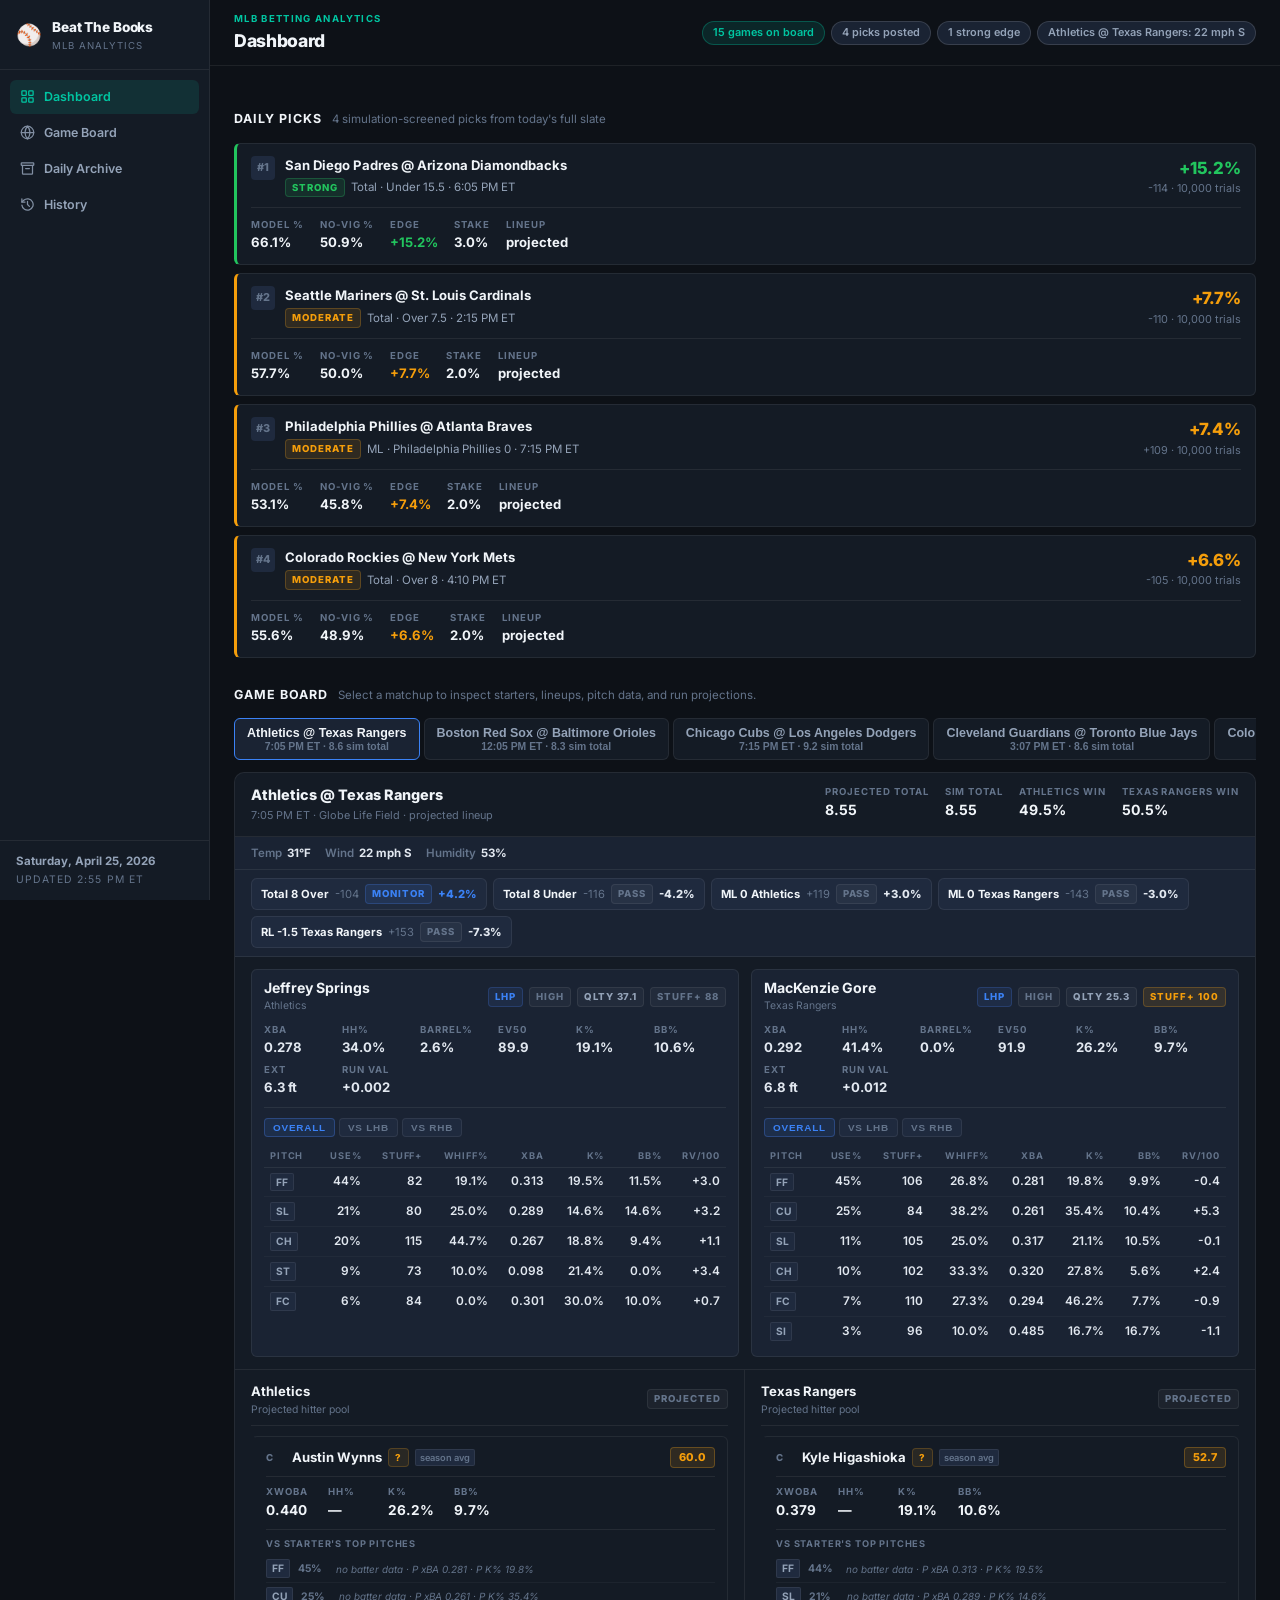
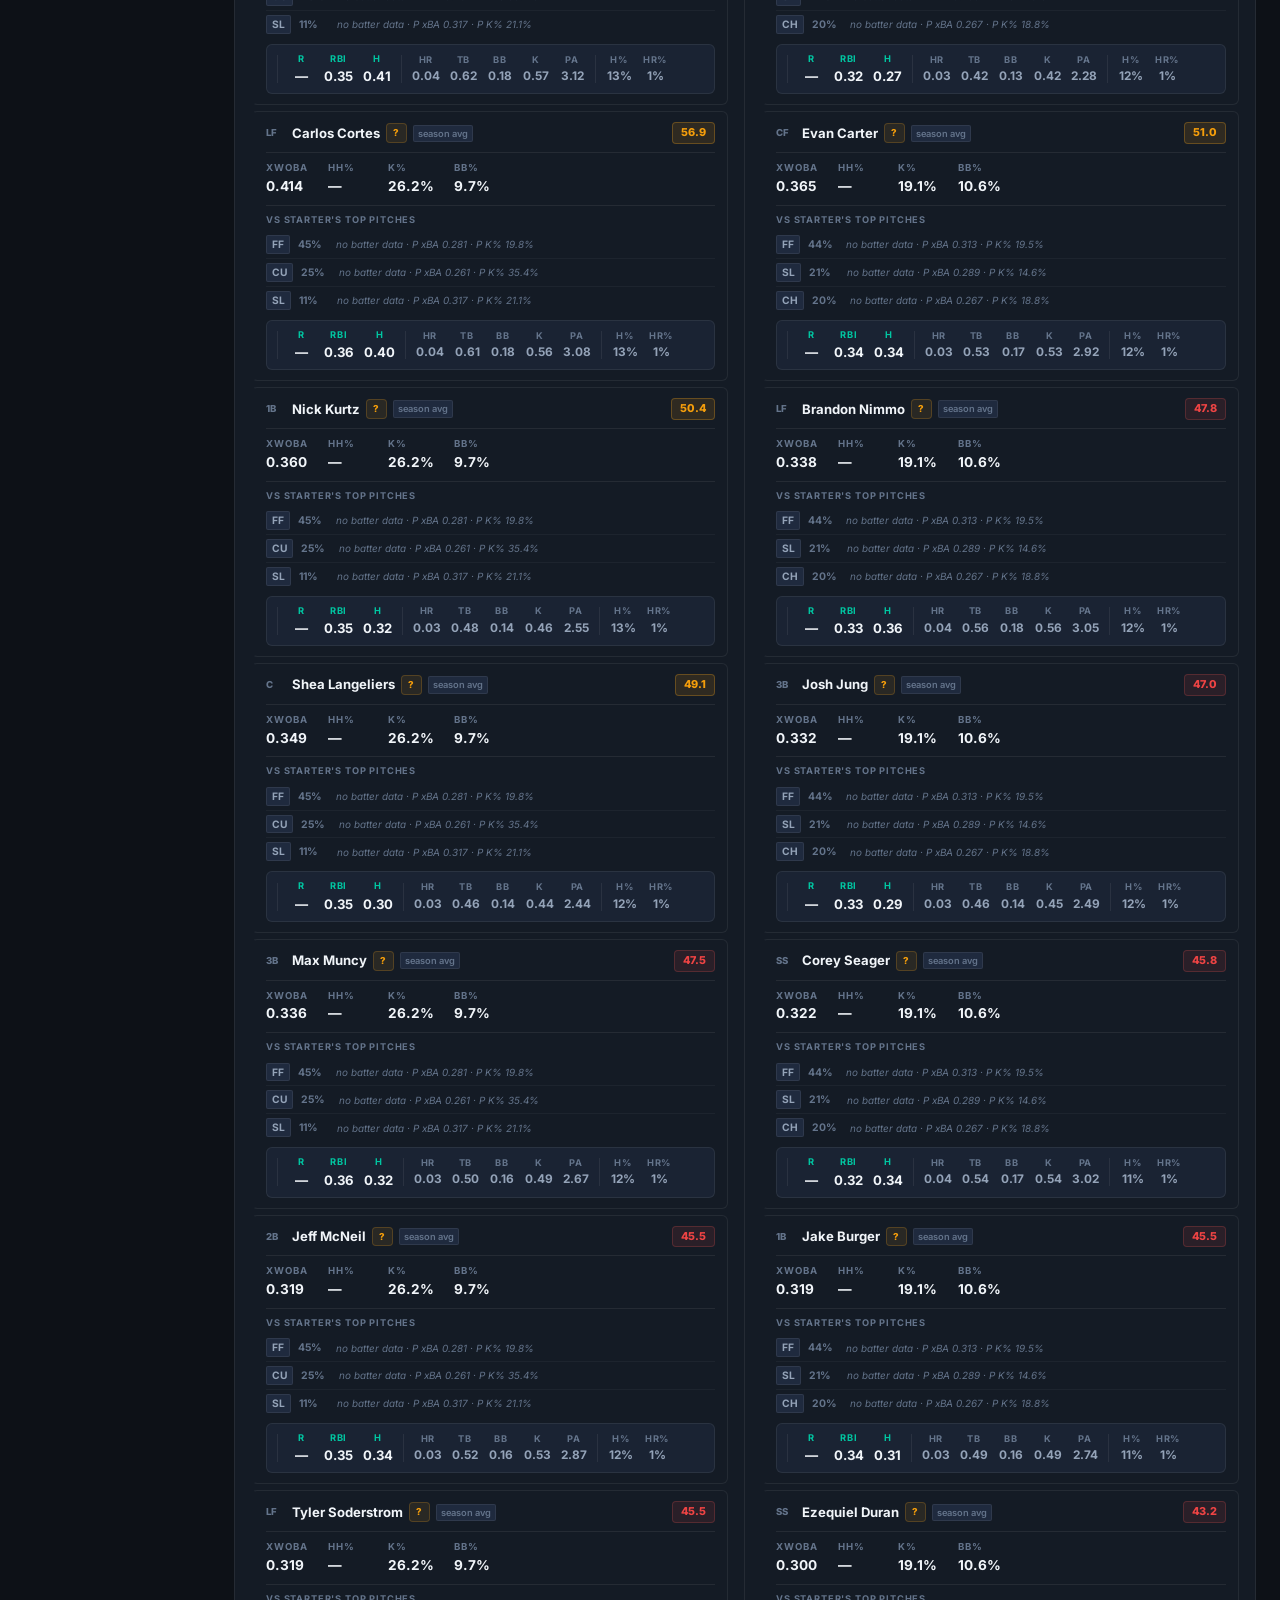
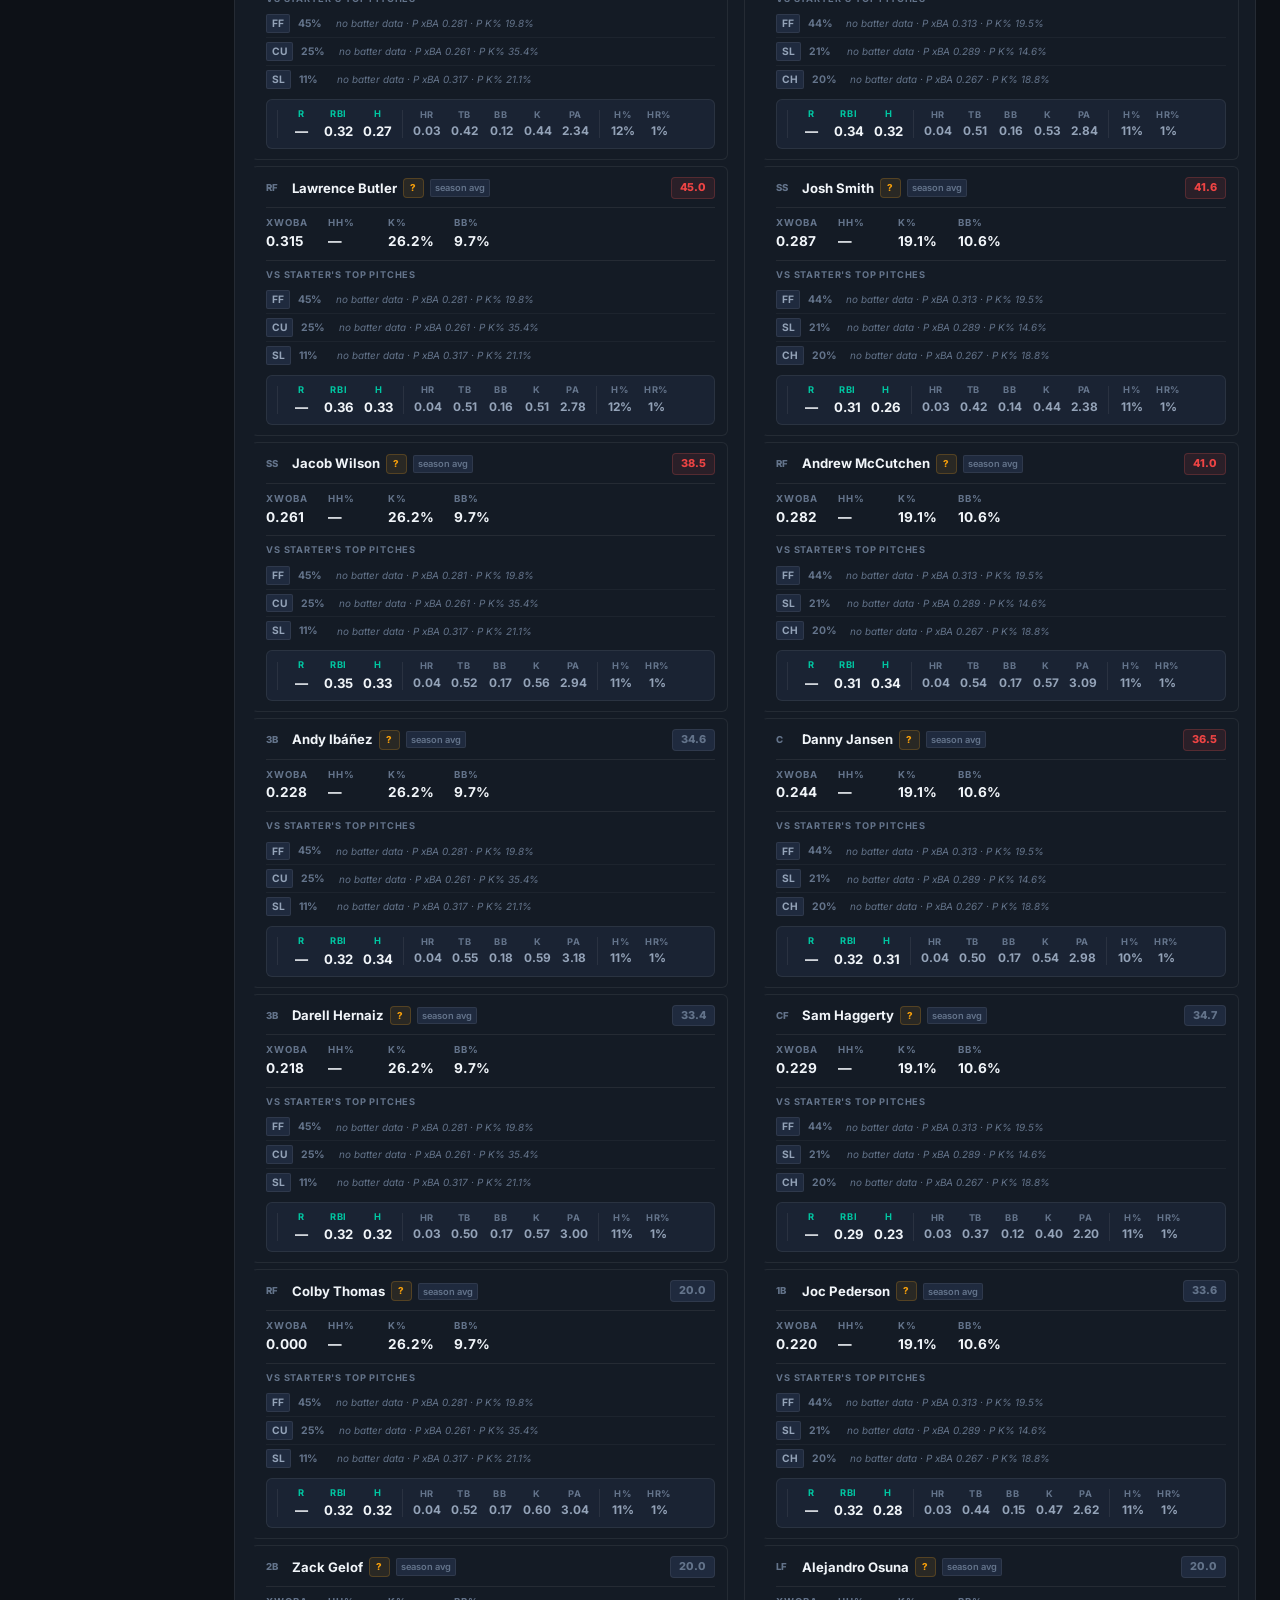
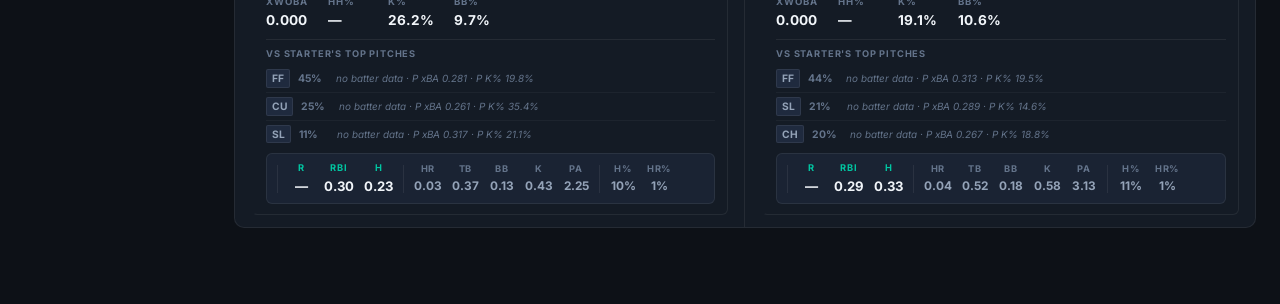
==== docs/index.html @ 9513ae25 "Initial public release" ====
<!doctype html>
<html lang="en">
  <head>
    <meta charset="utf-8" />
    <meta name="viewport" content="width=device-width, initial-scale=1" />
    <title>Beat The Books</title>
    <link rel="preconnect" href="https://fonts.googleapis.com" />
    <link rel="preconnect" href="https://fonts.gstatic.com" crossorigin />
    <link href="https://fonts.googleapis.com/css2?family=Inter:wght@400;500;600;700;800&display=swap" rel="stylesheet" />
    <link rel="stylesheet" href="styles.css" />
  </head>
  <body>

    <aside class="sidebar">
      <div class="sidebar-brand">
        <div class="brand-icon">⚾</div>
        <div class="brand-text">
          <div class="brand-name">Beat The Books</div>
          <div class="brand-sub">MLB Analytics</div>
        </div>
      </div>

      <nav class="sidebar-nav">
        <a class="nav-item active" data-section="dashboard" href="#">
          <svg class="nav-icon" viewBox="0 0 24 24" fill="none" stroke="currentColor" stroke-width="2" stroke-linecap="round" stroke-linejoin="round"><rect x="3" y="3" width="7" height="7" rx="1"/><rect x="14" y="3" width="7" height="7" rx="1"/><rect x="3" y="14" width="7" height="7" rx="1"/><rect x="14" y="14" width="7" height="7" rx="1"/></svg>
          <span>Dashboard</span>
        </a>
        <a class="nav-item" data-section="gameboard" href="#">
          <svg class="nav-icon" viewBox="0 0 24 24" fill="none" stroke="currentColor" stroke-width="2" stroke-linecap="round" stroke-linejoin="round"><circle cx="12" cy="12" r="10"/><path d="M2 12h20M12 2a15.3 15.3 0 0 1 4 10 15.3 15.3 0 0 1-4 10 15.3 15.3 0 0 1-4-10 15.3 15.3 0 0 1 4-10z"/></svg>
          <span>Game Board</span>
        </a>
        <a class="nav-item" data-section="archive" href="#">
          <svg class="nav-icon" viewBox="0 0 24 24" fill="none" stroke="currentColor" stroke-width="2" stroke-linecap="round" stroke-linejoin="round"><rect x="2" y="3" width="20" height="4" rx="1"/><path d="M4 7v13a1 1 0 0 0 1 1h14a1 1 0 0 0 1-1V7"/><line x1="9" y1="12" x2="15" y2="12"/></svg>
          <span>Daily Archive</span>
        </a>
        <a class="nav-item" data-section="history" href="#">
          <svg class="nav-icon" viewBox="0 0 24 24" fill="none" stroke="currentColor" stroke-width="2" stroke-linecap="round" stroke-linejoin="round"><path d="M3 3v5h5"/><path d="M3.05 13A9 9 0 1 0 6 5.3L3 8"/><polyline points="12 7 12 12 15 15"/></svg>
          <span>History</span>
        </a>
      </nav>

      <div class="sidebar-footer" id="hero-meta"></div>
    </aside>

    <div class="main-wrap">
      <header class="topbar">
        <div class="topbar-left">
          <div class="page-eyebrow">MLB Betting Analytics</div>
          <h1 class="page-title" id="page-title">Dashboard</h1>
        </div>
        <div id="hero-pills" class="hero-pills"></div>
      </header>

      <main class="main-content">

        <div id="summary-grid" class="summary-grid"></div>

        <section class="content-section" id="section-dashboard">
          <div class="section-head">
            <h2>Daily Picks</h2>
            <p id="daily-meta"></p>
          </div>
          <div id="daily-picks" class="picks-grid"></div>
        </section>

        <section class="content-section" id="section-gameboard">
          <div class="section-head">
            <h2>Game Board</h2>
            <p>Select a matchup to inspect starters, lineups, pitch data, and run projections.</p>
          </div>
          <div class="game-tabs-wrap">
            <div id="game-tabs" class="game-tabs"></div>
          </div>
          <div id="game-detail"></div>
        </section>

        <section class="content-section hidden" id="section-archive">
          <div class="section-head">
            <h2>Daily Archive</h2>
            <p>Top 10 model picks from each day.</p>
          </div>
          <div class="archive-layout">
            <div class="archive-dates" id="archive-dates"></div>
            <div class="archive-picks" id="archive-picks">
              <div class="empty-state">Select a date to view that day's picks.</div>
            </div>
          </div>
        </section>

        <section class="content-section hidden" id="section-history">
          <div class="section-head">
            <h2>Pick History</h2>
            <p>Graded picks — $100 per bet.</p>
          </div>
          <div id="history-summary" class="history-summary"></div>
          <div class="table-wrap">
            <table>
              <thead>
                <tr>
                  <th>Date</th><th>Matchup</th><th>Market</th><th>Pick</th>
                  <th>Odds</th><th>Edge</th><th>Result</th><th>P&amp;L</th>
                </tr>
              </thead>
              <tbody id="history-table"></tbody>
            </table>
          </div>
          <ul id="skipped-list" style="display:none"></ul>
        </section>

      </main>
    </div>

    <script src="app.js" defer></script>
  </body>
</html>
---- docs/styles.css ----
:root {
  --bg: #0d1117;
  --surface-1: #141b25;
  --surface-2: #1a2333;
  --surface-3: #1f2a3e;
  --border: rgba(255,255,255,0.07);
  --border-strong: rgba(255,255,255,0.13);
  --text: #e2e8f0;
  --text-2: #94a3b8;
  --text-3: #64748b;
  --teal: #00c6a2;
  --teal-dim: rgba(0,198,162,0.12);
  --green: #22c55e;
  --green-dim: rgba(34,197,94,0.12);
  --gold: #f59e0b;
  --gold-dim: rgba(245,158,11,0.12);
  --blue: #3b82f6;
  --blue-dim: rgba(59,130,246,0.12);
  --red: #ef4444;
  --red-dim: rgba(239,68,68,0.10);
  --purple: #8b5cf6;
  --white: #f1f5f9;
  --mono: "SF Mono","JetBrains Mono","Fira Code","Consolas",monospace;
  --r1: 4px;
  --r2: 6px;
  --r3: 10px;
}

* { box-sizing: border-box; margin: 0; padding: 0; }

body {
  font-family: "Inter","SF Pro Text","Segoe UI",system-ui,sans-serif;
  background: var(--bg);
  color: var(--text);
  font-size: 12px;
  line-height: 1.45;
  min-height: 100vh;
  overflow-x: hidden;
}

/* ── Sidebar Layout ── */

body { display: flex; min-height: 100vh; }

.sidebar {
  width: 210px;
  flex-shrink: 0;
  position: fixed;
  top: 0; left: 0; bottom: 0;
  background: var(--surface-1);
  border-right: 1px solid var(--border);
  display: flex;
  flex-direction: column;
  z-index: 100;
}

.sidebar-brand {
  display: flex;
  align-items: center;
  gap: 10px;
  padding: 18px 16px 16px;
  border-bottom: 1px solid var(--border);
}

.brand-icon {
  font-size: 1.3rem;
  line-height: 1;
  flex-shrink: 0;
}

.brand-name {
  font-size: 0.85rem;
  font-weight: 800;
  color: var(--white);
  letter-spacing: -0.01em;
}

.brand-sub {
  font-size: 0.6rem;
  color: var(--text-3);
  text-transform: uppercase;
  letter-spacing: 0.1em;
  margin-top: 1px;
}

.sidebar-nav {
  flex: 1;
  padding: 10px 10px;
  display: flex;
  flex-direction: column;
  gap: 2px;
  overflow-y: auto;
}

.nav-item {
  display: flex;
  align-items: center;
  gap: 9px;
  padding: 8px 10px;
  border-radius: var(--r2);
  color: var(--text-2);
  text-decoration: none;
  font-size: 0.78rem;
  font-weight: 600;
  transition: all 0.12s;
  cursor: pointer;
}

.nav-item:hover { background: var(--surface-2); color: var(--text); }

.nav-item.active {
  background: var(--teal-dim);
  color: var(--teal);
}

.nav-icon {
  width: 15px;
  height: 15px;
  flex-shrink: 0;
  opacity: 0.85;
}

.nav-item.active .nav-icon { opacity: 1; }

.sidebar-footer {
  padding: 12px 16px;
  border-top: 1px solid var(--border);
  font-size: 0.65rem;
  color: var(--text-3);
  line-height: 1.5;
}

.sidebar-footer .hero-date {
  font-size: 0.72rem;
  font-weight: 700;
  color: var(--text-2);
}

/* ── Main wrap ── */

.main-wrap {
  margin-left: 210px;
  flex: 1;
  min-width: 0;
  display: flex;
  flex-direction: column;
}

/* ── Top bar ── */

.topbar {
  position: sticky;
  top: 0;
  z-index: 50;
  background: var(--bg);
  border-bottom: 1px solid var(--border);
  padding: 12px 24px;
  display: flex;
  align-items: center;
  justify-content: space-between;
  gap: 12px;
  flex-wrap: wrap;
}

.page-eyebrow {
  font-size: 0.6rem;
  font-weight: 700;
  text-transform: uppercase;
  letter-spacing: 0.14em;
  color: var(--teal);
  margin-bottom: 2px;
}

.page-title {
  font-size: 1.1rem;
  font-weight: 800;
  color: var(--white);
  letter-spacing: -0.02em;
}

/* ── Main content ── */

.main-content {
  padding: 20px 24px 48px;
  max-width: 1200px;
}

.content-section { margin-bottom: 28px; }
.content-section.hidden { display: none; }

/* ── Section head ── */

.section-head {
  display: flex;
  align-items: baseline;
  gap: 10px;
  margin-bottom: 14px;
}

.section-head h2 {
  font-size: 0.78rem;
  font-weight: 700;
  color: var(--white);
  text-transform: uppercase;
  letter-spacing: 0.08em;
}

.section-head p {
  font-size: 0.72rem;
  color: var(--text-3);
}

/* ── Hero pills (topbar) ── */

.hero-pills {
  display: flex;
  gap: 6px;
  flex-wrap: wrap;
}

.pill {
  padding: 3px 10px;
  border-radius: 20px;
  font-size: 0.68rem;
  font-weight: 600;
  border: 1px solid var(--border-strong);
  background: var(--surface-2);
  color: var(--text-2);
}

.pill.accent {
  background: var(--teal-dim);
  border-color: rgba(0,198,162,0.3);
  color: var(--teal);
}

/* ── Summary stat cards ── */

.summary-grid {
  display: grid;
  grid-template-columns: repeat(auto-fit, minmax(140px, 1fr));
  gap: 12px;
  margin-bottom: 24px;
}

.stat-card {
  background: var(--surface-1);
  border: 1px solid var(--border);
  border-radius: var(--r3);
  padding: 16px;
  display: flex;
  flex-direction: column;
  gap: 4px;
  transition: border-color 0.12s;
}

.stat-card:hover { border-color: var(--border-strong); }

.stat-card .label {
  font-size: 0.62rem;
  font-weight: 700;
  text-transform: uppercase;
  letter-spacing: 0.1em;
  color: var(--text-3);
}

.stat-card .value {
  font-size: 1.4rem;
  font-weight: 800;
  color: var(--white);
  letter-spacing: -0.02em;
  
  line-height: 1;
  margin-top: 4px;
}

.stat-card .detail {
  font-size: 0.65rem;
  color: var(--text-3);
  margin-top: 2px;
}

/* ── Archive ── */

.archive-layout {
  display: grid;
  grid-template-columns: 240px 1fr;
  gap: 16px;
  align-items: start;
}

.archive-dates {
  display: flex;
  flex-direction: column;
  gap: 4px;
  position: sticky;
  top: 80px;
}

.archive-date-btn {
  width: 100%;
  text-align: left;
  background: var(--surface-1);
  border: 1px solid var(--border);
  border-radius: var(--r2);
  padding: 10px 12px;
  cursor: pointer;
  color: var(--text);
  transition: all 0.12s;
}

.archive-date-btn:hover { background: var(--surface-2); border-color: var(--border-strong); }

.archive-date-btn.active {
  background: var(--teal-dim);
  border-color: rgba(0,198,162,0.3);
}

.archive-date-label {
  font-size: 0.75rem;
  font-weight: 700;
  color: var(--white);
  margin-bottom: 4px;
}

.archive-date-meta {
  display: flex;
  align-items: center;
  gap: 6px;
  flex-wrap: wrap;
}

.archive-picks-count {
  font-size: 0.65rem;
  font-weight: 600;
  color: var(--text-3);
}

.archive-games-count {
  font-size: 0.65rem;
  color: var(--text-3);
}

.archive-picks-header {
  display: flex;
  align-items: baseline;
  gap: 10px;
  margin-bottom: 12px;
}

.archive-picks-title {
  font-size: 0.82rem;
  font-weight: 700;
  color: var(--white);
}

.archive-picks-sub {
  font-size: 0.68rem;
  color: var(--text-3);
}


.hero-date {
  font-size: 0.82rem;
  font-weight: 700;
  color: var(--white);
}

.hero-updated {
  font-size: 0.65rem;
  color: var(--text-3);
  margin-top: 2px;
  text-transform: uppercase;
  letter-spacing: 0.1em;
}

/* ── Section ── */

.section { margin-bottom: 24px; }

/* ── Badges ── */

.badge {
  display: inline-flex;
  align-items: center;
  border-radius: var(--r1);
  padding: 2px 6px;
  font-size: 0.6rem;
  font-weight: 800;
  text-transform: uppercase;
  letter-spacing: 0.1em;
}

.badge-strong  { background: var(--green-dim);  color: var(--green);  border: 1px solid rgba(46,201,109,0.25); }
.badge-moderate{ background: var(--gold-dim);   color: var(--gold);   border: 1px solid rgba(232,160,32,0.25); }
.badge-monitor { background: var(--blue-dim);   color: var(--blue);   border: 1px solid rgba(72,128,240,0.25); }
.badge-pass,.badge-block { background: rgba(255,255,255,0.04); color: var(--text-3); border: 1px solid var(--border); }
.badge-elite   { background: rgba(142,110,240,0.14); color: var(--purple); border: 1px solid rgba(142,110,240,0.28); }
.badge-lhb     { background: rgba(72,128,240,0.10);  color: var(--blue);   border: 1px solid rgba(72,128,240,0.22); }
.badge-rhb     { background: rgba(232,160,32,0.10);  color: var(--gold);   border: 1px solid rgba(232,160,32,0.22); }
.badge-neutral { background: rgba(255,255,255,0.04); color: var(--text-2); border: 1px solid var(--border); }

/* ── Picks ── */

.picks-grid { display: grid; gap: 8px; }

.pick-card {
  background: var(--surface-1);
  border: 1px solid var(--border);
  border-left: 3px solid transparent;
  border-radius: var(--r2);
  padding: 12px 14px;
  transition: border-color 0.12s;
}

.pick-card.tier-strong  { border-left-color: var(--green); }
.pick-card.tier-moderate{ border-left-color: var(--gold); }
.pick-card.tier-monitor { border-left-color: var(--blue); }
.pick-card:hover { border-color: var(--border-strong); border-left-color: inherit; }

.pick-header {
  display: flex;
  align-items: flex-start;
  gap: 10px;
}

.pick-rank {
  width: 24px;
  height: 24px;
  border-radius: var(--r1);
  display: grid;
  place-items: center;
  font-size: 0.68rem;
  font-weight: 800;
  background: var(--surface-3);
  color: var(--text-3);
  flex-shrink: 0;
}

.pick-main { flex: 1; min-width: 0; }

.pick-matchup {
  font-size: 0.82rem;
  font-weight: 700;
  color: var(--white);
  white-space: nowrap;
  overflow: hidden;
  text-overflow: ellipsis;
}

.pick-meta {
  display: flex;
  align-items: center;
  gap: 6px;
  flex-wrap: wrap;
  margin-top: 3px;
}

.pick-market { font-size: 0.72rem; color: var(--text-2); }

.pick-right { text-align: right; flex-shrink: 0; }

.edge-value {
  font-size: 1.05rem;
  font-weight: 800;
  letter-spacing: -0.01em;
  
}
.tier-strong  .edge-value { color: var(--green); }
.tier-moderate.edge-value,
.tier-moderate .edge-value { color: var(--gold); }
.tier-monitor .edge-value  { color: var(--blue); }

.pick-odds-line {
  font-size: 0.68rem;
  color: var(--text-3);
  margin-top: 1px;
  
}

.pick-body {
  display: flex;
  gap: 16px;
  flex-wrap: wrap;
  margin-top: 10px;
  padding-top: 10px;
  border-top: 1px solid var(--border);
}

.pick-stat .label {
  font-size: 0.6rem;
  font-weight: 700;
  text-transform: uppercase;
  letter-spacing: 0.1em;
  color: var(--text-3);
}

.pick-stat .val {
  font-size: 0.82rem;
  font-weight: 700;
  color: var(--white);
  margin-top: 1px;
  
}

.pick-reasoning {
  margin-top: 10px;
  padding: 7px 10px;
  background: var(--surface-2);
  border-radius: var(--r1);
  border-left: 2px solid var(--border-strong);
  font-size: 0.72rem;
  color: var(--text-2);
  line-height: 1.5;
}

/* ── Game Tabs ── */

.game-tabs-wrap {
  overflow-x: auto;
  padding-bottom: 2px;
  margin-bottom: 10px;
}

.game-tabs {
  display: flex;
  gap: 4px;
  min-width: max-content;
}

.game-tab-btn {
  padding: 7px 12px;
  border-radius: var(--r2);
  background: var(--surface-1);
  border: 1px solid var(--border);
  color: var(--text-2);
  cursor: pointer;
  font-size: 0.72rem;
  font-weight: 600;
  white-space: nowrap;
  transition: all 0.12s;
}

.game-tab-btn:hover  { background: var(--surface-2); color: var(--text); }
.game-tab-btn.active { background: var(--surface-2); border-color: var(--blue); color: var(--white); }

.game-tab-label { display: block; font-size: 0.78rem; font-weight: 700; }
.game-tab-sub   { display: block; font-size: 0.65rem; margin-top: 1px; color: var(--text-3); }

/* ── Game Detail ── */

.game-card {
  background: var(--surface-1);
  border: 1px solid var(--border);
  border-radius: var(--r3);
  overflow: visible;
}

.game-card-header {
  padding: 12px 16px;
  border-bottom: 1px solid var(--border);
  display: flex;
  justify-content: space-between;
  align-items: flex-start;
  gap: 12px;
  flex-wrap: wrap;
}

.game-card-title {
  font-size: 0.9rem;
  font-weight: 800;
  color: var(--white);
}

.game-card-subtitle {
  font-size: 0.68rem;
  color: var(--text-3);
  margin-top: 2px;
}

.game-stats-bar {
  display: flex;
  gap: 16px;
  flex-wrap: wrap;
  align-items: center;
}

.game-stat-item .label {
  font-size: 0.6rem;
  text-transform: uppercase;
  letter-spacing: 0.1em;
  color: var(--text-3);
  font-weight: 700;
}

.game-stat-item .val {
  font-size: 0.88rem;
  font-weight: 700;
  color: var(--white);
  margin-top: 1px;
  
}

.weather-block {
  display: flex;
  gap: 14px;
  flex-wrap: wrap;
  padding: 8px 16px;
  background: var(--surface-2);
  border-bottom: 1px solid var(--border);
  align-items: center;
}

.weather-item { display: flex; align-items: center; gap: 5px; font-size: 0.72rem; }
.weather-item .wlabel { color: var(--text-3); font-weight: 600; }
.weather-item .wval   { color: var(--text); font-weight: 700; }
.weather-wind-high    { color: var(--gold); }

/* ── Picks inside game card ── */

.game-picks-bar {
  padding: 8px 16px;
  background: var(--surface-2);
  border-bottom: 1px solid var(--border);
  display: flex;
  gap: 6px;
  flex-wrap: wrap;
}

.inline-pick {
  display: flex;
  align-items: center;
  gap: 6px;
  padding: 5px 9px;
  background: var(--surface-3);
  border: 1px solid var(--border);
  border-radius: var(--r2);
  font-size: 0.7rem;
}

.inline-pick .ip-pick  { font-weight: 700; color: var(--white); }
.inline-pick .ip-meta  { color: var(--text-3); }
.inline-pick .ip-edge  { font-weight: 800; }

.tier-strong  .ip-edge { color: var(--green); }
.tier-moderate .ip-edge{ color: var(--gold); }
.tier-monitor .ip-edge { color: var(--blue); }

/* ── Pitcher Section ── */

.pitcher-section {
  padding: 12px 16px;
  border-bottom: 1px solid var(--border);
  display: grid;
  grid-template-columns: 1fr 1fr;
  gap: 12px;
}

.pitcher-panel {
  background: var(--surface-2);
  border: 1px solid var(--border);
  border-radius: var(--r2);
  padding: 10px 12px;
  min-width: 0;
  overflow: hidden;
}

.pitcher-panel-head {
  display: flex;
  align-items: center;
  justify-content: space-between;
  gap: 8px;
  margin-bottom: 10px;
}

.pitcher-name {
  font-size: 0.88rem;
  font-weight: 700;
  color: var(--white);
  line-height: 1.2;
}

.pitcher-team-label {
  font-size: 0.65rem;
  color: var(--text-3);
  margin-top: 1px;
}

.pitcher-overall {
  display: grid;
  grid-template-columns: repeat(auto-fit, minmax(68px, 1fr));
  gap: 6px;
  margin-bottom: 10px;
  padding-bottom: 10px;
  border-bottom: 1px solid var(--border);
}

.pitcher-stat .label {
  font-size: 0.6rem;
  font-weight: 700;
  text-transform: uppercase;
  letter-spacing: 0.1em;
  color: var(--text-3);
}

.pitcher-stat .val {
  font-size: 0.82rem;
  font-weight: 700;
  color: var(--text);
  margin-top: 1px;
  
}

/* ── Arsenal Table ── */

.arsenal-tabs { display: flex; gap: 4px; margin-bottom: 8px; }

.arsenal-tab-btn {
  padding: 3px 8px;
  border-radius: var(--r1);
  border: 1px solid var(--border);
  background: var(--surface-3);
  color: var(--text-3);
  font-size: 0.62rem;
  font-weight: 700;
  cursor: pointer;
  text-transform: uppercase;
  letter-spacing: 0.08em;
  transition: all 0.1s;
}

.arsenal-tab-btn.active {
  background: var(--blue-dim);
  border-color: rgba(72,128,240,0.32);
  color: var(--blue);
}

.arsenal-table-wrap { overflow-x: auto; }

.arsenal-table {
  width: 100%;
  border-collapse: collapse;
  font-size: 0.7rem;
}

.arsenal-table th {
  text-align: right;
  padding: 4px 6px;
  font-size: 0.58rem;
  text-transform: uppercase;
  letter-spacing: 0.09em;
  color: var(--text-3);
  font-weight: 700;
  border-bottom: 1px solid var(--border);
  white-space: nowrap;
}

.arsenal-table th:first-child { text-align: left; }

.arsenal-table td {
  text-align: right;
  padding: 5px 6px;
  color: var(--text);
  font-weight: 600;
  
  border-bottom: 1px solid rgba(255,255,255,0.03);
}

.arsenal-table td:first-child {
  text-align: left;
  font-family: inherit;
  font-weight: 700;
}

.arsenal-table tr:last-child td { border-bottom: none; }

.pitch-type-badge {
  display: inline-flex;
  padding: 1px 5px;
  border-radius: 2px;
  font-size: 0.64rem;
  font-weight: 700;
  background: var(--surface-3);
  border: 1px solid var(--border);
  color: var(--text-2);
}

.val-good { color: var(--green); }
.val-warn { color: var(--gold); }
.val-bad  { color: var(--red); }
.val-neutral { color: var(--text); }

/* ── Lineup Grid ── */

.lineup-grid {
  display: grid;
  grid-template-columns: 1fr 1fr;
}

.team-section {
  padding: 12px 16px;
  border-right: 1px solid var(--border);
}

.team-section:last-child { border-right: none; }

.team-head {
  display: flex;
  align-items: center;
  justify-content: space-between;
  gap: 8px;
  margin-bottom: 10px;
  padding-bottom: 8px;
  border-bottom: 1px solid var(--border);
}

.team-name  { font-size: 0.82rem; font-weight: 700; color: var(--white); }
.team-label { font-size: 0.65rem; color: var(--text-3); margin-top: 1px; }

.player-list { display: flex; flex-direction: column; gap: 6px; }

.player-row {
  background: var(--surface-1);
  border: 1px solid var(--border);
  border-left: 3px solid transparent;
  border-radius: var(--r2);
  padding: 10px 12px;
  transition: border-color 0.12s;
}
.player-row:hover { border-color: var(--border-strong); border-left-color: transparent; }

.player-header {
  display: flex;
  align-items: center;
  justify-content: space-between;
  gap: 8px;
  margin-bottom: 8px;
}

.player-name-block {
  display: flex;
  align-items: center;
  gap: 6px;
  min-width: 0;
}

.player-slot {
  font-size: 0.6rem;
  font-weight: 800;
  color: var(--text-3);
  width: 20px;
  flex-shrink: 0;
  
  text-transform: uppercase;
}

.player-name {
  font-size: 0.82rem;
  font-weight: 700;
  color: var(--white);
  white-space: nowrap;
  overflow: hidden;
  text-overflow: ellipsis;
}

.player-src-tag {
  font-size: 0.58rem;
  font-weight: 600;
  color: var(--teal);
  background: var(--teal-dim);
  border: 1px solid rgba(0,198,162,0.20);
  border-radius: 2px;
  padding: 1px 4px;
  flex-shrink: 0;
}
.player-src-season {
  color: var(--text-3);
  background: var(--surface-3);
  border-color: var(--border);
}

.matchup-score-badge {
  padding: 2px 8px;
  border-radius: var(--r1);
  font-size: 0.68rem;
  font-weight: 800;
  
  flex-shrink: 0;
}

.mscore-high    { background: var(--green-dim); color: var(--green); border: 1px solid rgba(46,201,109,0.30); }
.mscore-mid     { background: var(--gold-dim);  color: var(--gold);  border: 1px solid rgba(232,160,32,0.30); }
.mscore-low     { background: var(--red-dim);   color: var(--red);   border: 1px solid rgba(212,79,79,0.25); }
.mscore-neutral { background: var(--surface-3); color: var(--text-3); border: 1px solid var(--border); }

/* stat strip — matches pick-body style */
.player-stats {
  display: flex;
  gap: 20px;
  flex-wrap: wrap;
  padding: 8px 0;
  border-top: 1px solid var(--border);
  border-bottom: 1px solid var(--border);
  margin-bottom: 7px;
}

.player-stat { display: flex; flex-direction: column; gap: 2px; }

.ps-label {
  font-size: 0.6rem;
  font-weight: 700;
  text-transform: uppercase;
  letter-spacing: 0.1em;
  color: var(--text-3);
}

.ps-val {
  font-size: 0.85rem;
  font-weight: 700;
  color: var(--white);
  min-width: 40px;
}

.pitch-matches { display: flex; gap: 4px; flex-wrap: wrap; margin-bottom: 5px; }

.matchup-blurb {
  font-size: 0.68rem;
  color: var(--text-3);
  display: flex;
  gap: 6px;
  align-items: baseline;
  flex-wrap: wrap;
  line-height: 1.4;
  margin-bottom: 4px;
}
.blurb-label {
  font-weight: 700;
  font-size: 0.65rem;
  padding: 1px 5px;
  border-radius: 2px;
  white-space: nowrap;
}
.blurb-detail { color: var(--text-3); }
.blurb-strong  { background: var(--green-dim); color: var(--green); }
.blurb-edge    { background: rgba(46,201,109,0.08); color: var(--green); }
.blurb-neutral { background: var(--surface-2); color: var(--text-2); }
.blurb-pitcher { background: rgba(232,160,32,0.10); color: var(--gold); }
.blurb-weak    { background: var(--red-dim); color: var(--red); }

.pitch-match-tag {
  padding: 1px 5px;
  border-radius: 2px;
  font-size: 0.62rem;
  font-weight: 700;
  
}

.pm-good { background: var(--green-dim); color: var(--green); border: 1px solid rgba(46,201,109,0.18); }
.pm-mid  { background: var(--gold-dim);  color: var(--gold);  border: 1px solid rgba(232,160,32,0.18); }
.pm-bad  { background: var(--red-dim);   color: var(--red);   border: 1px solid rgba(212,79,79,0.14); }

/* ── Pitch vs Starter ── */

.pitch-vs-wrap { margin-bottom: 6px; }

.pitch-vs-header {
  font-size: 0.58rem;
  font-weight: 700;
  text-transform: uppercase;
  letter-spacing: 0.09em;
  color: var(--text-3);
  margin-bottom: 5px;
}

.pitch-vs-row {
  display: flex;
  align-items: center;
  gap: 8px;
  padding: 4px 0;
  border-bottom: 1px solid rgba(255,255,255,0.04);
  flex-wrap: wrap;
}
.pitch-vs-row:last-child { border-bottom: none; }

.pitch-vs-use {
  font-size: 0.65rem;
  font-weight: 700;
  color: var(--text-3);
  width: 30px;
}

.pitch-vs-stat { display: flex; align-items: center; gap: 3px; }

.pv-label {
  font-size: 0.58rem;
  font-weight: 700;
  text-transform: uppercase;
  color: var(--text-3);
}

.pv-val { font-size: 0.72rem; font-weight: 700; color: var(--white); }

.pitch-vs-stat.pv-pitcher .pv-val { color: var(--text-2); }

.pv-no-data { font-size: 0.62rem; color: var(--text-3); font-style: italic; }

/* ── Simulation row ── */

.sim-row {
  display: flex;
  align-items: center;
  gap: 10px;
  flex-wrap: wrap;
  padding: 7px 10px;
  background: var(--surface-2);
  border-radius: var(--r2);
  border: 1px solid var(--border);
}

.sim-divider {
  width: 1px;
  height: 28px;
  background: var(--border);
  flex-shrink: 0;
}

.sim-stat { display: flex; flex-direction: column; gap: 2px; align-items: center; min-width: 26px; }

.sim-featured .sim-lbl { color: var(--teal); }
.sim-featured .sim-val { color: var(--white); font-size: 0.82rem; }

.sim-lbl {
  font-size: 0.58rem;
  font-weight: 700;
  text-transform: uppercase;
  letter-spacing: 0.08em;
  color: var(--text-3);
}

.sim-val {
  font-size: 0.74rem;
  font-weight: 700;
  color: var(--text-2);
}

/* ── History Table ── */

.table-wrap {
  overflow-x: auto;
  border-radius: var(--r3);
  border: 1px solid var(--border);
  background: var(--surface-1);
}

table { width: 100%; border-collapse: collapse; }
thead tr { background: var(--surface-2); }

th {
  text-align: left;
  padding: 7px 11px;
  font-size: 0.62rem;
  font-weight: 700;
  text-transform: uppercase;
  letter-spacing: 0.1em;
  color: var(--text-3);
  border-bottom: 1px solid var(--border);
  white-space: nowrap;
}

td {
  padding: 7px 11px;
  font-size: 0.74rem;
  border-bottom: 1px solid rgba(255,255,255,0.03);
  color: var(--text);
  
}

td:first-child { font-family: inherit; }
tr:last-child td { border-bottom: none; }
tr:hover td { background: rgba(255,255,255,0.02); }

.result-win  { color: var(--green); font-weight: 700; }
.result-loss { color: var(--red);   font-weight: 700; }
.result-push { color: var(--gold);  font-weight: 600; }
.result-open { color: var(--text-3); }

/* ── History Summary Strip ── */
.history-summary {
  display: flex;
  gap: 12px;
  flex-wrap: wrap;
  margin-bottom: 16px;
}
.history-stat {
  background: var(--surface-2);
  border: 1px solid var(--border);
  border-radius: var(--r2);
  padding: 10px 16px;
  display: flex;
  flex-direction: column;
  align-items: center;
  gap: 2px;
  min-width: 80px;
}
.hs-val {
  font-size: 1.15rem;
  font-weight: 700;
  color: var(--text-1);
}
.hs-lbl {
  font-size: 0.62rem;
  text-transform: uppercase;
  letter-spacing: 0.05em;
  color: var(--text-3);
}

/* ── Empty / util ── */

.empty-state {
  padding: 24px;
  text-align: center;
  color: var(--text-3);
  font-size: 0.78rem;
}

.divider { height: 1px; background: var(--border); margin: 0; }
.muted   { color: var(--text-3); }

.label {
  font-size: 0.6rem;
  font-weight: 700;
  text-transform: uppercase;
  letter-spacing: 0.1em;
  color: var(--text-3);
}

/* ── Responsive ── */

@media (max-width: 960px) {
  .sidebar           { width: 52px; }
  .brand-text        { display: none; }
  .nav-item span     { display: none; }
  .nav-item          { justify-content: center; padding: 8px; }
  .main-wrap         { margin-left: 52px; }
  .archive-layout    { grid-template-columns: 1fr; }
}

@media (max-width: 860px) {
  .pitcher-section   { grid-template-columns: 1fr; }
  .lineup-grid       { grid-template-columns: 1fr; }
  .team-section      { border-right: none; border-bottom: 1px solid var(--border); }
  .team-section:last-child { border-bottom: none; }
  .game-card-header  { flex-direction: column; align-items: flex-start; }
  .topbar            { flex-direction: column; align-items: flex-start; gap: 8px; }
}

@media (max-width: 540px) {
  .main-content      { padding: 14px 14px 48px; }
  .pick-body         { gap: 10px; }
  .pitcher-overall   { grid-template-columns: repeat(4, 1fr); }
  .game-stats-bar    { gap: 10px; }
  .player-stats      { gap: 14px; }
}
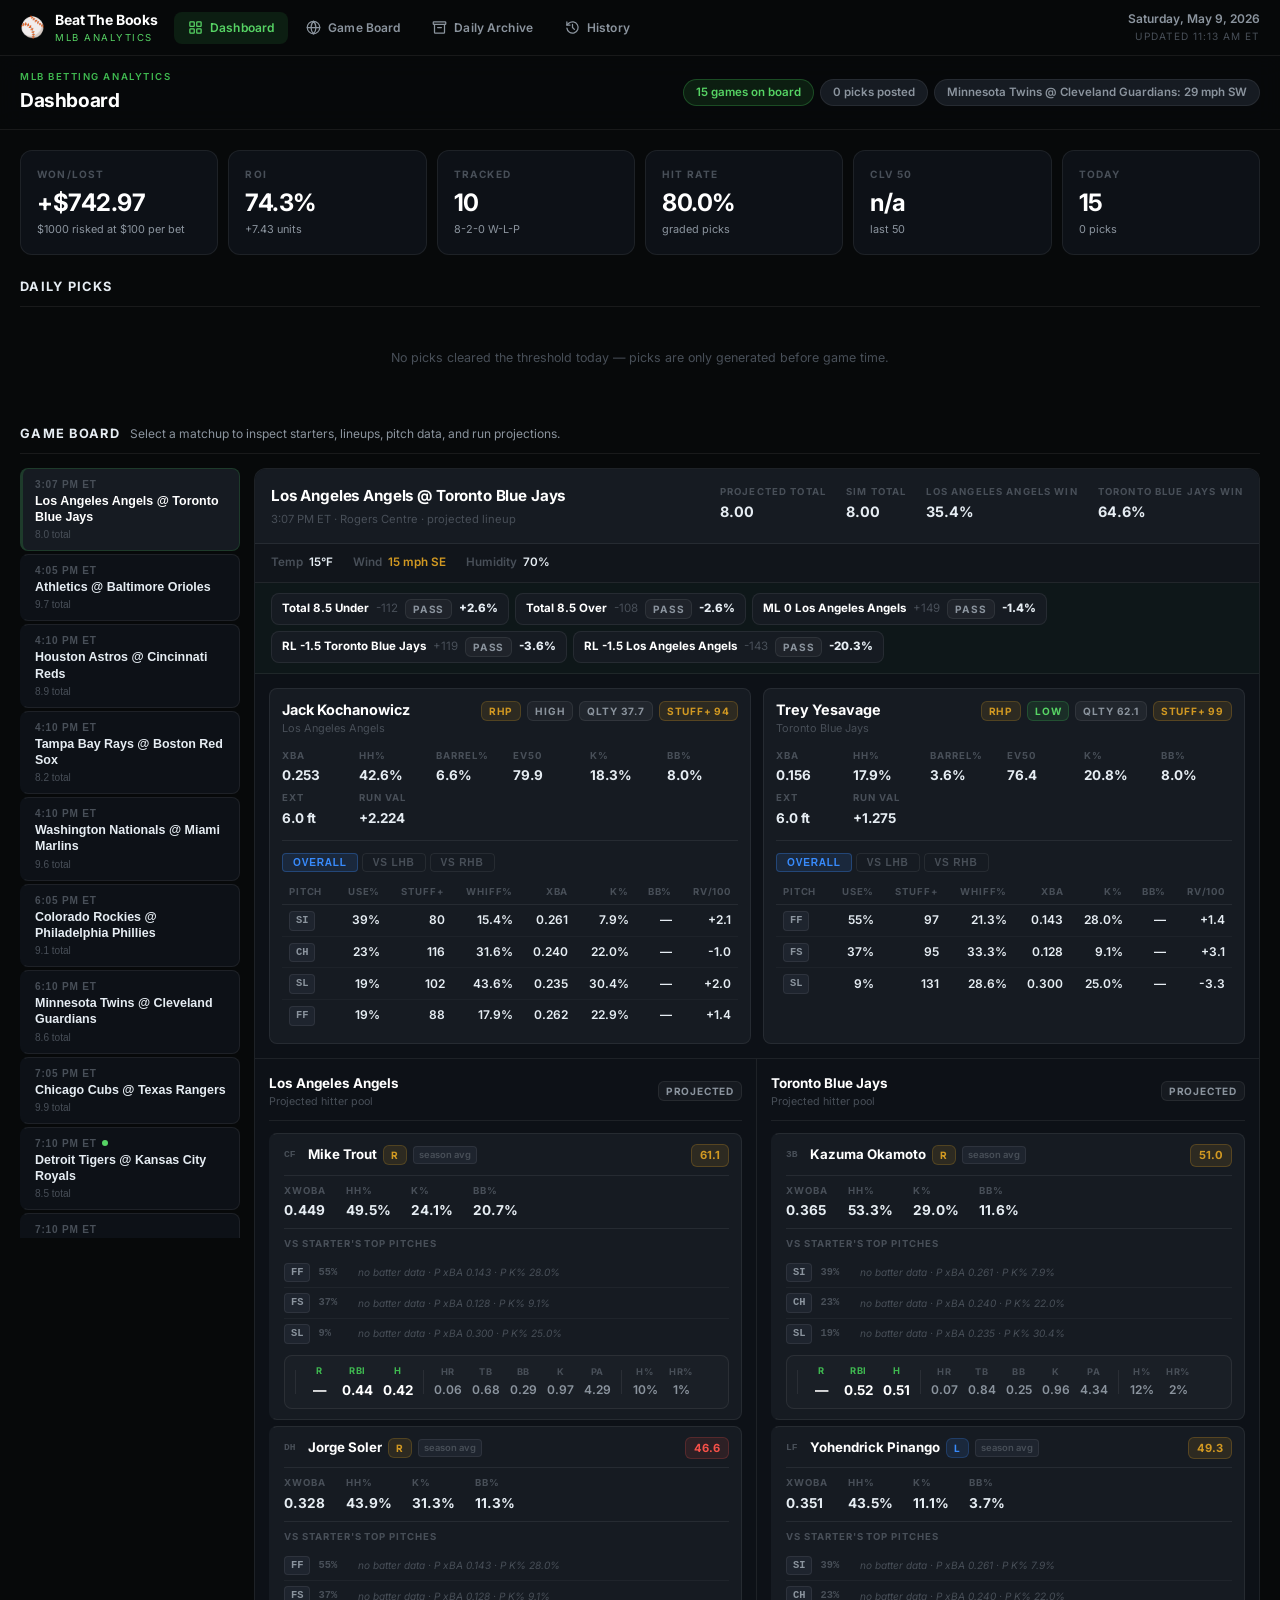
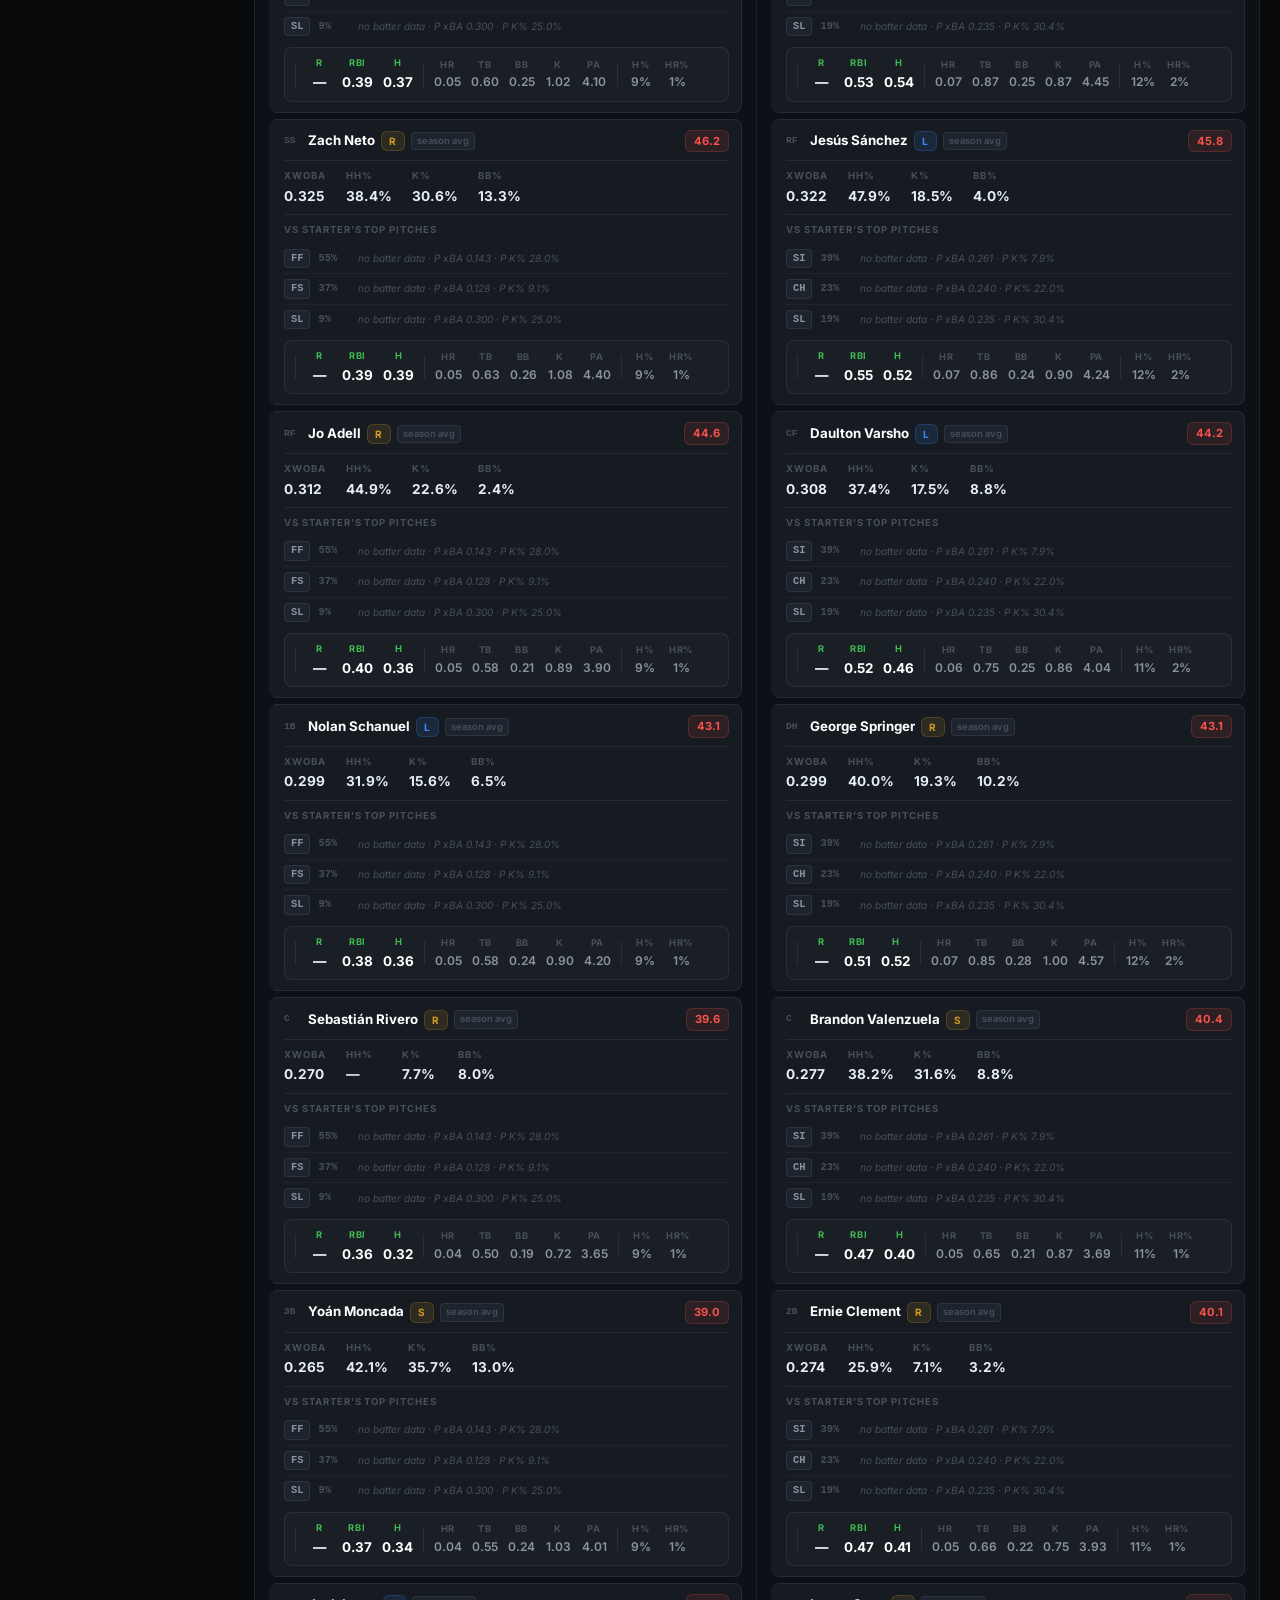
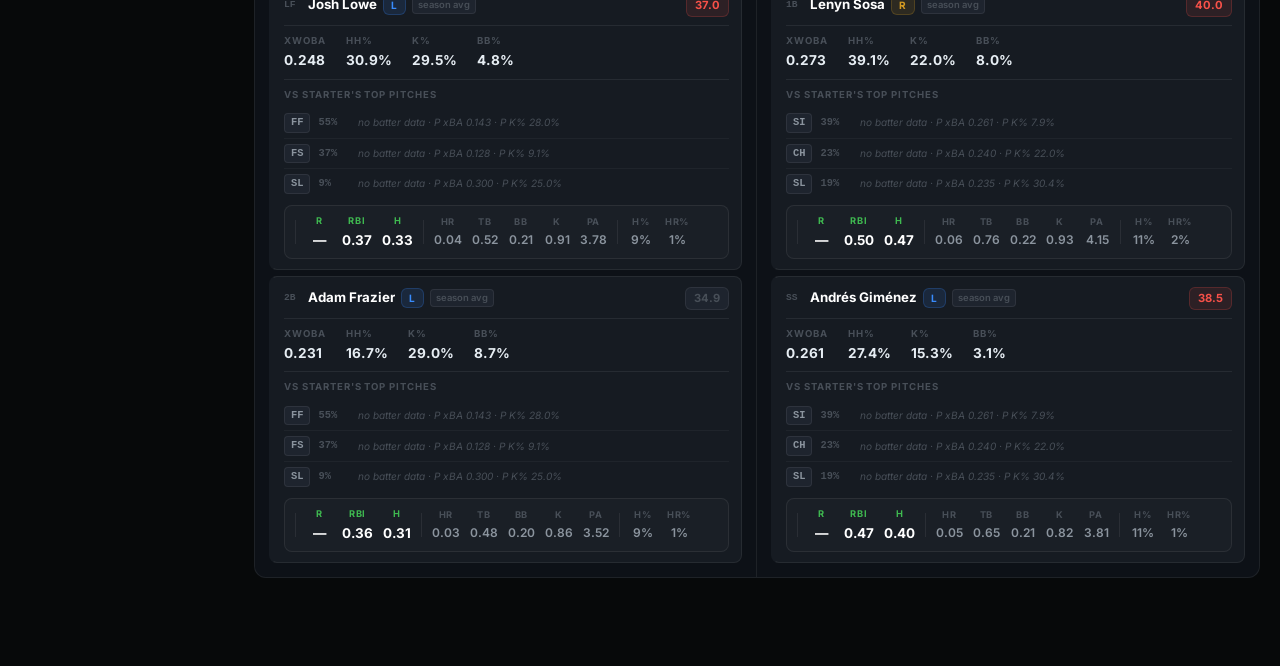
==== commit 30f32fec: "Move game board to left sidebar, sort by start time - Games now listed in a sticky left-sidebar colu" ====
--- a/docs/index.html
+++ b/docs/index.html
@@ -68,10 +68,10 @@
             <h2>Game Board</h2>
             <p>Select a matchup to inspect starters, lineups, pitch data, and run projections.</p>
           </div>
-          <div class="game-tabs-wrap">
-            <div id="game-tabs" class="game-tabs"></div>
+          <div class="gameboard-layout">
+            <div id="game-list" class="game-list"></div>
+            <div id="game-detail" class="game-detail-panel"></div>
           </div>
-          <div id="game-detail"></div>
         </section>
 
         <section class="content-section hidden" id="section-archive">
--- a/docs/styles.css
+++ b/docs/styles.css
@@ -1,145 +1,159 @@
 :root {
-  --bg: #0d1117;
-  --surface-1: #141b25;
-  --surface-2: #1a2333;
-  --surface-3: #1f2a3e;
+  --bg: #07090a;
+  --surface-1: #0d1117;
+  --surface-2: #161b22;
+  --surface-3: #1e242e;
   --border: rgba(255,255,255,0.07);
-  --border-strong: rgba(255,255,255,0.13);
-  --text: #e2e8f0;
-  --text-2: #94a3b8;
-  --text-3: #64748b;
-  --teal: #00c6a2;
-  --teal-dim: rgba(0,198,162,0.12);
-  --green: #22c55e;
-  --green-dim: rgba(34,197,94,0.12);
-  --gold: #f59e0b;
-  --gold-dim: rgba(245,158,11,0.12);
-  --blue: #3b82f6;
-  --blue-dim: rgba(59,130,246,0.12);
-  --red: #ef4444;
-  --red-dim: rgba(239,68,68,0.10);
-  --purple: #8b5cf6;
-  --white: #f1f5f9;
-  --mono: "SF Mono","JetBrains Mono","Fira Code","Consolas",monospace;
+  --border-strong: rgba(100,210,80,0.28);
+  --text: #e6edf3;
+  --text-2: #8b949e;
+  --text-3: #484f58;
+  --green: #3fb950;
+  --green-bright: #56d364;
+  --green-dim: rgba(63,185,80,0.12);
+  --green-glow: rgba(63,185,80,0.20);
+  --gold: #d29922;
+  --gold-dim: rgba(210,153,34,0.12);
+  --blue: #388bfd;
+  --blue-dim: rgba(56,139,253,0.12);
+  --red: #f85149;
+  --red-dim: rgba(248,81,73,0.10);
+  --purple: #bc8cff;
+  --purple-dim: rgba(188,140,255,0.12);
+  --teal: #39d353;
+  --teal-dim: rgba(57,211,83,0.12);
+  --white: #ffffff;
+  --mono: "JetBrains Mono","SF Mono","Fira Code","Consolas",monospace;
   --r1: 4px;
-  --r2: 6px;
-  --r3: 10px;
+  --r2: 8px;
+  --r3: 12px;
+  --r4: 16px;
+  --shadow-sm: 0 1px 3px rgba(0,0,0,0.4);
+  --shadow-md: 0 4px 12px rgba(0,0,0,0.4);
 }
 
 * { box-sizing: border-box; margin: 0; padding: 0; }
+
+::-webkit-scrollbar { width: 6px; height: 6px; }
+::-webkit-scrollbar-track { background: var(--surface-1); }
+::-webkit-scrollbar-thumb { background: var(--surface-3); border-radius: 3px; }
+::-webkit-scrollbar-thumb:hover { background: var(--text-3); }
 
 body {
   font-family: "Inter","SF Pro Text","Segoe UI",system-ui,sans-serif;
   background: var(--bg);
   color: var(--text);
-  font-size: 12px;
-  line-height: 1.45;
+  font-size: 13px;
+  line-height: 1.5;
   min-height: 100vh;
   overflow-x: hidden;
 }
 
 /* ── Sidebar Layout ── */
 
-body { display: flex; min-height: 100vh; }
-
 .sidebar {
-  width: 210px;
+  width: 100%;
+  position: sticky;
+  top: 0;
+  background: rgba(7,9,10,0.95);
+  backdrop-filter: blur(20px);
+  -webkit-backdrop-filter: blur(20px);
+  border-bottom: 1px solid var(--border);
+  display: flex;
+  flex-direction: row;
+  align-items: center;
+  justify-content: space-between;
+  padding: 0 20px;
+  z-index: 100;
+  height: 56px;
+}
+
+.sidebar-brand {
+  display: flex;
+  align-items: center;
+  gap: 10px;
   flex-shrink: 0;
-  position: fixed;
-  top: 0; left: 0; bottom: 0;
-  background: var(--surface-1);
-  border-right: 1px solid var(--border);
-  display: flex;
-  flex-direction: column;
-  z-index: 100;
-}
-
-.sidebar-brand {
-  display: flex;
-  align-items: center;
-  gap: 10px;
-  padding: 18px 16px 16px;
-  border-bottom: 1px solid var(--border);
 }
 
 .brand-icon {
-  font-size: 1.3rem;
+  font-size: 1.25rem;
   line-height: 1;
   flex-shrink: 0;
 }
 
 .brand-name {
-  font-size: 0.85rem;
-  font-weight: 800;
+  font-size: 0.875rem;
+  font-weight: 700;
   color: var(--white);
   letter-spacing: -0.01em;
 }
 
 .brand-sub {
   font-size: 0.6rem;
-  color: var(--text-3);
-  text-transform: uppercase;
-  letter-spacing: 0.1em;
+  color: var(--green-bright);
+  text-transform: uppercase;
+  letter-spacing: 0.16em;
   margin-top: 1px;
 }
 
 .sidebar-nav {
   flex: 1;
-  padding: 10px 10px;
-  display: flex;
-  flex-direction: column;
-  gap: 2px;
-  overflow-y: auto;
+  padding: 0 16px;
+  display: flex;
+  flex-direction: row;
+  align-items: center;
+  gap: 4px;
+  overflow-x: auto;
 }
 
 .nav-item {
   display: flex;
   align-items: center;
-  gap: 9px;
-  padding: 8px 10px;
-  border-radius: var(--r2);
+  gap: 7px;
+  padding: 7px 14px;
+  border-radius: 8px;
   color: var(--text-2);
   text-decoration: none;
-  font-size: 0.78rem;
+  font-size: 0.75rem;
   font-weight: 600;
-  transition: all 0.12s;
+  letter-spacing: 0.01em;
+  transition: color 0.15s, background 0.15s;
   cursor: pointer;
-}
-
-.nav-item:hover { background: var(--surface-2); color: var(--text); }
+  border: none;
+  background: transparent;
+  white-space: nowrap;
+}
+
+.nav-item:hover { color: var(--text); background: rgba(255,255,255,0.05); }
 
 .nav-item.active {
-  background: var(--teal-dim);
-  color: var(--teal);
+  color: var(--green-bright);
+  background: var(--green-dim);
 }
 
 .nav-icon {
   width: 15px;
   height: 15px;
   flex-shrink: 0;
-  opacity: 0.85;
-}
-
-.nav-item.active .nav-icon { opacity: 1; }
+}
 
 .sidebar-footer {
-  padding: 12px 16px;
-  border-top: 1px solid var(--border);
+  padding: 0;
   font-size: 0.65rem;
   color: var(--text-3);
-  line-height: 1.5;
+  text-align: right;
+  flex-shrink: 0;
 }
 
 .sidebar-footer .hero-date {
-  font-size: 0.72rem;
-  font-weight: 700;
+  font-size: 0.75rem;
+  font-weight: 600;
   color: var(--text-2);
 }
 
 /* ── Main wrap ── */
 
 .main-wrap {
-  margin-left: 210px;
   flex: 1;
   min-width: 0;
   display: flex;
@@ -150,11 +164,13 @@
 
 .topbar {
   position: sticky;
-  top: 0;
+  top: 56px;
   z-index: 50;
-  background: var(--bg);
+  background: rgba(7,9,10,0.90);
+  backdrop-filter: blur(12px);
+  -webkit-backdrop-filter: blur(12px);
   border-bottom: 1px solid var(--border);
-  padding: 12px 24px;
+  padding: 14px 20px;
   display: flex;
   align-items: center;
   justify-content: space-between;
@@ -164,16 +180,16 @@
 
 .page-eyebrow {
   font-size: 0.6rem;
-  font-weight: 700;
-  text-transform: uppercase;
-  letter-spacing: 0.14em;
-  color: var(--teal);
+  font-weight: 600;
+  text-transform: uppercase;
+  letter-spacing: 0.16em;
+  color: var(--green);
   margin-bottom: 2px;
 }
 
 .page-title {
-  font-size: 1.1rem;
-  font-weight: 800;
+  font-size: 1.2rem;
+  font-weight: 700;
   color: var(--white);
   letter-spacing: -0.02em;
 }
@@ -181,8 +197,8 @@
 /* ── Main content ── */
 
 .main-content {
-  padding: 20px 24px 48px;
-  max-width: 1200px;
+  padding: 20px 20px 64px;
+  max-width: 1400px;
 }
 
 .content-section { margin-bottom: 28px; }
@@ -195,52 +211,54 @@
   align-items: baseline;
   gap: 10px;
   margin-bottom: 14px;
+  padding-bottom: 10px;
+  border-bottom: 1px solid var(--border);
 }
 
 .section-head h2 {
-  font-size: 0.78rem;
-  font-weight: 700;
-  color: var(--white);
-  text-transform: uppercase;
-  letter-spacing: 0.08em;
+  font-size: 0.8rem;
+  font-weight: 700;
+  color: var(--text);
+  text-transform: uppercase;
+  letter-spacing: 0.1em;
 }
 
 .section-head p {
+  font-size: 0.75rem;
+  color: var(--text-2);
+}
+
+/* ── Hero pills (topbar) ── */
+
+.hero-pills {
+  display: flex;
+  gap: 6px;
+  flex-wrap: wrap;
+}
+
+.pill {
+  padding: 4px 12px;
+  border-radius: 999px;
   font-size: 0.72rem;
-  color: var(--text-3);
-}
-
-/* ── Hero pills (topbar) ── */
-
-.hero-pills {
-  display: flex;
-  gap: 6px;
-  flex-wrap: wrap;
-}
-
-.pill {
-  padding: 3px 10px;
-  border-radius: 20px;
-  font-size: 0.68rem;
   font-weight: 600;
-  border: 1px solid var(--border-strong);
+  border: 1px solid var(--border);
   background: var(--surface-2);
   color: var(--text-2);
 }
 
 .pill.accent {
-  background: var(--teal-dim);
-  border-color: rgba(0,198,162,0.3);
-  color: var(--teal);
+  background: var(--green-dim);
+  border-color: rgba(63,185,80,0.30);
+  color: var(--green-bright);
 }
 
 /* ── Summary stat cards ── */
 
 .summary-grid {
   display: grid;
-  grid-template-columns: repeat(auto-fit, minmax(140px, 1fr));
-  gap: 12px;
-  margin-bottom: 24px;
+  grid-template-columns: repeat(auto-fit, minmax(145px, 1fr));
+  gap: 10px;
+  margin-bottom: 22px;
 }
 
 .stat-card {
@@ -250,41 +268,57 @@
   padding: 16px;
   display: flex;
   flex-direction: column;
-  gap: 4px;
-  transition: border-color 0.12s;
-}
-
-.stat-card:hover { border-color: var(--border-strong); }
+  gap: 3px;
+  transition: border-color 0.15s, box-shadow 0.15s;
+  position: relative;
+  overflow: hidden;
+}
+
+.stat-card::before {
+  content: "";
+  position: absolute;
+  top: 0; left: 0; right: 0;
+  height: 2px;
+  background: linear-gradient(90deg, transparent, rgba(63,185,80,0.3), transparent);
+  opacity: 0;
+  transition: opacity 0.2s;
+}
+
+.stat-card:hover {
+  border-color: rgba(63,185,80,0.20);
+  box-shadow: 0 0 0 1px rgba(63,185,80,0.06), var(--shadow-sm);
+}
+
+.stat-card:hover::before { opacity: 1; }
 
 .stat-card .label {
-  font-size: 0.62rem;
-  font-weight: 700;
-  text-transform: uppercase;
-  letter-spacing: 0.1em;
+  font-size: 0.63rem;
+  font-weight: 700;
+  text-transform: uppercase;
+  letter-spacing: 0.12em;
   color: var(--text-3);
 }
 
 .stat-card .value {
-  font-size: 1.4rem;
-  font-weight: 800;
+  font-size: 1.5rem;
+  font-weight: 700;
   color: var(--white);
   letter-spacing: -0.02em;
-  
   line-height: 1;
-  margin-top: 4px;
+  margin-top: 6px;
 }
 
 .stat-card .detail {
-  font-size: 0.65rem;
-  color: var(--text-3);
-  margin-top: 2px;
+  font-size: 0.68rem;
+  color: var(--text-2);
+  margin-top: 3px;
 }
 
 /* ── Archive ── */
 
 .archive-layout {
   display: grid;
-  grid-template-columns: 240px 1fr;
+  grid-template-columns: 230px 1fr;
   gap: 16px;
   align-items: start;
 }
@@ -292,9 +326,11 @@
 .archive-dates {
   display: flex;
   flex-direction: column;
-  gap: 4px;
+  gap: 3px;
   position: sticky;
-  top: 80px;
+  top: 110px;
+  max-height: calc(100vh - 130px);
+  overflow-y: auto;
 }
 
 .archive-date-btn {
@@ -309,15 +345,15 @@
   transition: all 0.12s;
 }
 
-.archive-date-btn:hover { background: var(--surface-2); border-color: var(--border-strong); }
+.archive-date-btn:hover { background: var(--surface-2); border-color: rgba(63,185,80,0.20); }
 
 .archive-date-btn.active {
-  background: var(--teal-dim);
-  border-color: rgba(0,198,162,0.3);
+  background: var(--green-dim);
+  border-color: rgba(63,185,80,0.30);
 }
 
 .archive-date-label {
-  font-size: 0.75rem;
+  font-size: 0.78rem;
   font-weight: 700;
   color: var(--white);
   margin-bottom: 4px;
@@ -333,7 +369,7 @@
 .archive-picks-count {
   font-size: 0.65rem;
   font-weight: 600;
-  color: var(--text-3);
+  color: var(--text-2);
 }
 
 .archive-games-count {
@@ -349,27 +385,26 @@
 }
 
 .archive-picks-title {
-  font-size: 0.82rem;
+  font-size: 0.84rem;
   font-weight: 700;
   color: var(--white);
 }
 
 .archive-picks-sub {
-  font-size: 0.68rem;
-  color: var(--text-3);
-}
-
+  font-size: 0.7rem;
+  color: var(--text-3);
+}
 
 .hero-date {
-  font-size: 0.82rem;
-  font-weight: 700;
-  color: var(--white);
+  font-size: 0.8rem;
+  font-weight: 600;
+  color: var(--text);
 }
 
 .hero-updated {
-  font-size: 0.65rem;
-  color: var(--text-3);
-  margin-top: 2px;
+  font-size: 0.63rem;
+  color: var(--text-3);
+  margin-top: 1px;
   text-transform: uppercase;
   letter-spacing: 0.1em;
 }
@@ -383,69 +418,90 @@
 .badge {
   display: inline-flex;
   align-items: center;
-  border-radius: var(--r1);
-  padding: 2px 6px;
-  font-size: 0.6rem;
-  font-weight: 800;
-  text-transform: uppercase;
-  letter-spacing: 0.1em;
-}
-
-.badge-strong  { background: var(--green-dim);  color: var(--green);  border: 1px solid rgba(46,201,109,0.25); }
-.badge-moderate{ background: var(--gold-dim);   color: var(--gold);   border: 1px solid rgba(232,160,32,0.25); }
-.badge-monitor { background: var(--blue-dim);   color: var(--blue);   border: 1px solid rgba(72,128,240,0.25); }
-.badge-pass,.badge-block { background: rgba(255,255,255,0.04); color: var(--text-3); border: 1px solid var(--border); }
-.badge-elite   { background: rgba(142,110,240,0.14); color: var(--purple); border: 1px solid rgba(142,110,240,0.28); }
-.badge-lhb     { background: rgba(72,128,240,0.10);  color: var(--blue);   border: 1px solid rgba(72,128,240,0.22); }
-.badge-rhb     { background: rgba(232,160,32,0.10);  color: var(--gold);   border: 1px solid rgba(232,160,32,0.22); }
-.badge-neutral { background: rgba(255,255,255,0.04); color: var(--text-2); border: 1px solid var(--border); }
+  border-radius: 6px;
+  padding: 2px 7px;
+  font-size: 0.63rem;
+  font-weight: 700;
+  text-transform: uppercase;
+  letter-spacing: 0.08em;
+  line-height: 1.4;
+}
+
+.badge-strong   { background: var(--green-dim);   color: var(--green-bright); border: 1px solid rgba(63,185,80,0.25); }
+.badge-moderate { background: var(--gold-dim);    color: var(--gold);         border: 1px solid rgba(210,153,34,0.25); }
+.badge-monitor  { background: var(--blue-dim);    color: var(--blue);         border: 1px solid rgba(56,139,253,0.25); }
+.badge-pass,.badge-block { background: rgba(255,255,255,0.04); color: var(--text-2); border: 1px solid var(--border); }
+.badge-elite    { background: var(--purple-dim);  color: var(--purple);       border: 1px solid rgba(188,140,255,0.28); }
+.badge-lhb      { background: var(--blue-dim);    color: var(--blue);         border: 1px solid rgba(56,139,253,0.22); }
+.badge-rhb      { background: var(--gold-dim);    color: var(--gold);         border: 1px solid rgba(210,153,34,0.22); }
+.badge-neutral  { background: rgba(255,255,255,0.05); color: var(--text-2);   border: 1px solid var(--border); }
 
 /* ── Picks ── */
 
-.picks-grid { display: grid; gap: 8px; }
+.picks-grid { display: grid; gap: 10px; }
 
 .pick-card {
   background: var(--surface-1);
   border: 1px solid var(--border);
   border-left: 3px solid transparent;
-  border-radius: var(--r2);
-  padding: 12px 14px;
-  transition: border-color 0.12s;
-}
-
-.pick-card.tier-strong  { border-left-color: var(--green); }
-.pick-card.tier-moderate{ border-left-color: var(--gold); }
-.pick-card.tier-monitor { border-left-color: var(--blue); }
-.pick-card:hover { border-color: var(--border-strong); border-left-color: inherit; }
+  border-radius: var(--r3);
+  padding: 16px;
+  transition: border-color 0.15s, box-shadow 0.15s;
+  position: relative;
+  overflow: hidden;
+}
+
+.pick-card.tier-strong {
+  border-left-color: var(--green-bright);
+  box-shadow: inset 4px 0 12px rgba(63,185,80,0.05);
+}
+
+.pick-card.tier-moderate { border-left-color: var(--gold); }
+.pick-card.tier-monitor  { border-left-color: var(--blue); }
+
+.pick-card:hover {
+  border-color: rgba(63,185,80,0.18);
+  border-left-color: inherit;
+  box-shadow: var(--shadow-md);
+}
+
+.pick-card.tier-strong:hover {
+  box-shadow: 0 0 0 1px rgba(63,185,80,0.12), inset 4px 0 16px rgba(63,185,80,0.08), var(--shadow-md);
+}
 
 .pick-header {
   display: flex;
   align-items: flex-start;
-  gap: 10px;
+  gap: 12px;
 }
 
 .pick-rank {
-  width: 24px;
-  height: 24px;
-  border-radius: var(--r1);
+  width: 26px;
+  height: 26px;
+  border-radius: 8px;
   display: grid;
   place-items: center;
   font-size: 0.68rem;
   font-weight: 800;
-  background: var(--surface-3);
-  color: var(--text-3);
+  background: rgba(255,255,255,0.06);
+  color: var(--text-2);
   flex-shrink: 0;
 }
 
+.tier-strong  .pick-rank { background: var(--green-dim);  color: var(--green-bright); }
+.tier-moderate .pick-rank { background: var(--gold-dim);   color: var(--gold); }
+.tier-monitor  .pick-rank { background: var(--blue-dim);   color: var(--blue); }
+
 .pick-main { flex: 1; min-width: 0; }
 
 .pick-matchup {
-  font-size: 0.82rem;
+  font-size: 0.9rem;
   font-weight: 700;
   color: var(--white);
   white-space: nowrap;
   overflow: hidden;
   text-overflow: ellipsis;
+  line-height: 1.3;
 }
 
 .pick-meta {
@@ -453,99 +509,164 @@
   align-items: center;
   gap: 6px;
   flex-wrap: wrap;
-  margin-top: 3px;
-}
-
-.pick-market { font-size: 0.72rem; color: var(--text-2); }
+  margin-top: 4px;
+}
+
+.pick-market { font-size: 0.73rem; color: var(--text-2); }
 
 .pick-right { text-align: right; flex-shrink: 0; }
 
 .edge-value {
-  font-size: 1.05rem;
+  font-size: 1.15rem;
   font-weight: 800;
-  letter-spacing: -0.01em;
-  
-}
-.tier-strong  .edge-value { color: var(--green); }
-.tier-moderate.edge-value,
+  letter-spacing: -0.02em;
+  line-height: 1;
+}
+
+.tier-strong  .edge-value { color: var(--green-bright); }
 .tier-moderate .edge-value { color: var(--gold); }
-.tier-monitor .edge-value  { color: var(--blue); }
+.tier-monitor  .edge-value { color: var(--blue); }
 
 .pick-odds-line {
   font-size: 0.68rem;
   color: var(--text-3);
+  margin-top: 3px;
+}
+
+.pick-body {
+  display: flex;
+  gap: 20px;
+  flex-wrap: wrap;
+  margin-top: 12px;
+  padding-top: 12px;
+  border-top: 1px solid var(--border);
+}
+
+.pick-stat .label {
+  font-size: 0.62rem;
+  font-weight: 700;
+  text-transform: uppercase;
+  letter-spacing: 0.1em;
+  color: var(--text-3);
+}
+
+.pick-stat .val {
+  font-size: 0.84rem;
+  font-weight: 700;
+  color: var(--text);
+  margin-top: 2px;
+}
+
+.pick-reasoning {
+  margin-top: 12px;
+  padding: 10px 12px;
+  background: rgba(255,255,255,0.02);
+  border-radius: var(--r2);
+  border: 1px solid var(--border);
+  font-size: 0.74rem;
+  color: var(--text-2);
+  line-height: 1.6;
+}
+
+/* ── Game Board Layout ── */
+
+.gameboard-layout {
+  display: grid;
+  grid-template-columns: 220px 1fr;
+  gap: 14px;
+  align-items: start;
+}
+
+/* ── Game List (left sidebar) ── */
+
+.game-list {
+  display: flex;
+  flex-direction: column;
+  gap: 3px;
+  position: sticky;
+  top: 110px;
+  max-height: calc(100vh - 130px);
+  overflow-y: auto;
+}
+
+.game-list-item {
+  width: 100%;
+  text-align: left;
+  background: var(--surface-1);
+  border: 1px solid var(--border);
+  border-left: 3px solid transparent;
+  border-radius: var(--r2);
+  padding: 10px 12px;
+  cursor: pointer;
+  transition: all 0.12s;
+  display: flex;
+  flex-direction: column;
+  gap: 3px;
+}
+
+.game-list-item:hover {
+  background: var(--surface-2);
+  border-color: rgba(255,255,255,0.10);
+}
+
+.game-list-item.active {
+  background: var(--surface-2);
+  border-left-color: var(--green-bright);
+  border-color: rgba(63,185,80,0.20);
+}
+
+.gli-time {
+  font-size: 0.63rem;
+  font-weight: 700;
+  color: var(--text-3);
+  text-transform: uppercase;
+  letter-spacing: 0.08em;
+  display: flex;
+  align-items: center;
+  gap: 5px;
+}
+
+.gli-matchup {
+  font-size: 0.78rem;
+  font-weight: 700;
+  color: var(--text);
+  line-height: 1.3;
+}
+
+.game-list-item.active .gli-matchup { color: var(--white); }
+
+.gli-meta {
+  display: flex;
+  align-items: center;
+  gap: 6px;
   margin-top: 1px;
-  
-}
-
-.pick-body {
-  display: flex;
-  gap: 16px;
-  flex-wrap: wrap;
-  margin-top: 10px;
-  padding-top: 10px;
-  border-top: 1px solid var(--border);
-}
-
-.pick-stat .label {
+}
+
+.gli-total {
+  font-size: 0.63rem;
+  color: var(--text-3);
+}
+
+.gli-confirmed {
   font-size: 0.6rem;
   font-weight: 700;
-  text-transform: uppercase;
-  letter-spacing: 0.1em;
-  color: var(--text-3);
-}
-
-.pick-stat .val {
-  font-size: 0.82rem;
-  font-weight: 700;
-  color: var(--white);
-  margin-top: 1px;
-  
-}
-
-.pick-reasoning {
-  margin-top: 10px;
-  padding: 7px 10px;
-  background: var(--surface-2);
-  border-radius: var(--r1);
-  border-left: 2px solid var(--border-strong);
-  font-size: 0.72rem;
-  color: var(--text-2);
-  line-height: 1.5;
-}
-
-/* ── Game Tabs ── */
-
-.game-tabs-wrap {
-  overflow-x: auto;
-  padding-bottom: 2px;
-  margin-bottom: 10px;
-}
-
-.game-tabs {
-  display: flex;
-  gap: 4px;
-  min-width: max-content;
-}
-
-.game-tab-btn {
-  padding: 7px 12px;
-  border-radius: var(--r2);
-  background: var(--surface-1);
-  border: 1px solid var(--border);
-  color: var(--text-2);
-  cursor: pointer;
-  font-size: 0.72rem;
-  font-weight: 600;
-  white-space: nowrap;
-  transition: all 0.12s;
-}
-
-.game-tab-btn:hover  { background: var(--surface-2); color: var(--text); }
-.game-tab-btn.active { background: var(--surface-2); border-color: var(--blue); color: var(--white); }
-
-.game-tab-label { display: block; font-size: 0.78rem; font-weight: 700; }
-.game-tab-sub   { display: block; font-size: 0.65rem; margin-top: 1px; color: var(--text-3); }
+  color: var(--green);
+}
+
+.game-list-pick-dot {
+  display: inline-block;
+  width: 6px;
+  height: 6px;
+  border-radius: 50%;
+  background: var(--green-bright);
+  flex-shrink: 0;
+}
+
+/* ── Game Detail Panel ── */
+
+.game-detail-panel {
+  min-width: 0;
+}
 
 /* ── Game Detail ── */
 
@@ -553,34 +674,36 @@
   background: var(--surface-1);
   border: 1px solid var(--border);
   border-radius: var(--r3);
-  overflow: visible;
+  overflow: hidden;
 }
 
 .game-card-header {
-  padding: 12px 16px;
+  padding: 16px;
   border-bottom: 1px solid var(--border);
   display: flex;
   justify-content: space-between;
   align-items: flex-start;
-  gap: 12px;
-  flex-wrap: wrap;
+  gap: 16px;
+  flex-wrap: wrap;
+  background: var(--surface-2);
 }
 
 .game-card-title {
-  font-size: 0.9rem;
-  font-weight: 800;
+  font-size: 0.95rem;
+  font-weight: 700;
   color: var(--white);
+  letter-spacing: -0.01em;
 }
 
 .game-card-subtitle {
-  font-size: 0.68rem;
-  color: var(--text-3);
-  margin-top: 2px;
+  font-size: 0.70rem;
+  color: var(--text-3);
+  margin-top: 3px;
 }
 
 .game-stats-bar {
   display: flex;
-  gap: 16px;
+  gap: 20px;
   flex-wrap: wrap;
   align-items: center;
 }
@@ -588,68 +711,69 @@
 .game-stat-item .label {
   font-size: 0.6rem;
   text-transform: uppercase;
-  letter-spacing: 0.1em;
+  letter-spacing: 0.12em;
   color: var(--text-3);
   font-weight: 700;
 }
 
 .game-stat-item .val {
-  font-size: 0.88rem;
-  font-weight: 700;
-  color: var(--white);
-  margin-top: 1px;
-  
+  font-size: 0.9rem;
+  font-weight: 700;
+  color: var(--text);
+  margin-top: 2px;
 }
 
 .weather-block {
   display: flex;
-  gap: 14px;
-  flex-wrap: wrap;
-  padding: 8px 16px;
+  gap: 20px;
+  flex-wrap: wrap;
+  padding: 10px 16px;
+  background: rgba(255,255,255,0.015);
+  border-bottom: 1px solid var(--border);
+  align-items: center;
+}
+
+.weather-item { display: flex; align-items: center; gap: 6px; font-size: 0.73rem; }
+.weather-item .wlabel { color: var(--text-3); font-weight: 600; }
+.weather-item .wval   { color: var(--text); font-weight: 600; }
+.weather-wind-high    { color: var(--gold) !important; }
+
+/* ── Picks inside game card ── */
+
+.game-picks-bar {
+  padding: 10px 16px;
+  background: rgba(63,185,80,0.04);
+  border-bottom: 1px solid var(--border);
+  display: flex;
+  gap: 6px;
+  flex-wrap: wrap;
+}
+
+.inline-pick {
+  display: flex;
+  align-items: center;
+  gap: 7px;
+  padding: 5px 10px;
   background: var(--surface-2);
-  border-bottom: 1px solid var(--border);
-  align-items: center;
-}
-
-.weather-item { display: flex; align-items: center; gap: 5px; font-size: 0.72rem; }
-.weather-item .wlabel { color: var(--text-3); font-weight: 600; }
-.weather-item .wval   { color: var(--text); font-weight: 700; }
-.weather-wind-high    { color: var(--gold); }
-
-/* ── Picks inside game card ── */
-
-.game-picks-bar {
-  padding: 8px 16px;
-  background: var(--surface-2);
-  border-bottom: 1px solid var(--border);
-  display: flex;
-  gap: 6px;
-  flex-wrap: wrap;
-}
-
-.inline-pick {
-  display: flex;
-  align-items: center;
-  gap: 6px;
-  padding: 5px 9px;
-  background: var(--surface-3);
   border: 1px solid var(--border);
   border-radius: var(--r2);
-  font-size: 0.7rem;
-}
-
+  font-size: 0.72rem;
+  transition: border-color 0.12s;
+}
+
+.inline-pick:hover { border-color: rgba(63,185,80,0.25); }
 .inline-pick .ip-pick  { font-weight: 700; color: var(--white); }
 .inline-pick .ip-meta  { color: var(--text-3); }
 .inline-pick .ip-edge  { font-weight: 800; }
 
-.tier-strong  .ip-edge { color: var(--green); }
+.tier-strong  .ip-edge { color: var(--green-bright); }
 .tier-moderate .ip-edge{ color: var(--gold); }
 .tier-monitor .ip-edge { color: var(--blue); }
 
 /* ── Pitcher Section ── */
 
 .pitcher-section {
-  padding: 12px 16px;
+  padding: 14px;
   border-bottom: 1px solid var(--border);
   display: grid;
   grid-template-columns: 1fr 1fr;
@@ -660,38 +784,38 @@
   background: var(--surface-2);
   border: 1px solid var(--border);
   border-radius: var(--r2);
-  padding: 10px 12px;
+  padding: 12px;
   min-width: 0;
   overflow: hidden;
 }
 
 .pitcher-panel-head {
   display: flex;
-  align-items: center;
+  align-items: flex-start;
   justify-content: space-between;
   gap: 8px;
-  margin-bottom: 10px;
+  margin-bottom: 12px;
 }
 
 .pitcher-name {
-  font-size: 0.88rem;
+  font-size: 0.9rem;
   font-weight: 700;
   color: var(--white);
   line-height: 1.2;
 }
 
 .pitcher-team-label {
-  font-size: 0.65rem;
-  color: var(--text-3);
-  margin-top: 1px;
+  font-size: 0.68rem;
+  color: var(--text-3);
+  margin-top: 2px;
 }
 
 .pitcher-overall {
   display: grid;
-  grid-template-columns: repeat(auto-fit, minmax(68px, 1fr));
+  grid-template-columns: repeat(auto-fit, minmax(64px, 1fr));
   gap: 6px;
-  margin-bottom: 10px;
-  padding-bottom: 10px;
+  margin-bottom: 12px;
+  padding-bottom: 12px;
   border-bottom: 1px solid var(--border);
 }
 
@@ -704,11 +828,10 @@
 }
 
 .pitcher-stat .val {
-  font-size: 0.82rem;
+  font-size: 0.84rem;
   font-weight: 700;
   color: var(--text);
-  margin-top: 1px;
-  
+  margin-top: 2px;
 }
 
 /* ── Arsenal Table ── */
@@ -716,12 +839,12 @@
 .arsenal-tabs { display: flex; gap: 4px; margin-bottom: 8px; }
 
 .arsenal-tab-btn {
-  padding: 3px 8px;
+  padding: 3px 10px;
   border-radius: var(--r1);
   border: 1px solid var(--border);
-  background: var(--surface-3);
-  color: var(--text-3);
-  font-size: 0.62rem;
+  background: transparent;
+  color: var(--text-3);
+  font-size: 0.63rem;
   font-weight: 700;
   cursor: pointer;
   text-transform: uppercase;
@@ -729,9 +852,11 @@
   transition: all 0.1s;
 }
 
+.arsenal-tab-btn:hover { color: var(--text-2); border-color: rgba(255,255,255,0.12); }
+
 .arsenal-tab-btn.active {
   background: var(--blue-dim);
-  border-color: rgba(72,128,240,0.32);
+  border-color: rgba(56,139,253,0.30);
   color: var(--blue);
 }
 
@@ -740,13 +865,13 @@
 .arsenal-table {
   width: 100%;
   border-collapse: collapse;
-  font-size: 0.7rem;
+  font-size: 0.71rem;
 }
 
 .arsenal-table th {
   text-align: right;
-  padding: 4px 6px;
-  font-size: 0.58rem;
+  padding: 5px 7px;
+  font-size: 0.6rem;
   text-transform: uppercase;
   letter-spacing: 0.09em;
   color: var(--text-3);
@@ -759,33 +884,33 @@
 
 .arsenal-table td {
   text-align: right;
-  padding: 5px 6px;
+  padding: 5px 7px;
   color: var(--text);
   font-weight: 600;
-  
   border-bottom: 1px solid rgba(255,255,255,0.03);
 }
 
 .arsenal-table td:first-child {
   text-align: left;
-  font-family: inherit;
   font-weight: 700;
 }
 
 .arsenal-table tr:last-child td { border-bottom: none; }
+.arsenal-table tr:hover td { background: rgba(255,255,255,0.02); }
 
 .pitch-type-badge {
   display: inline-flex;
-  padding: 1px 5px;
-  border-radius: 2px;
-  font-size: 0.64rem;
+  padding: 1px 6px;
+  border-radius: 4px;
+  font-size: 0.65rem;
   font-weight: 700;
   background: var(--surface-3);
   border: 1px solid var(--border);
   color: var(--text-2);
-}
-
-.val-good { color: var(--green); }
+  font-family: var(--mono);
+}
+
+.val-good { color: var(--green-bright); }
 .val-warn { color: var(--gold); }
 .val-bad  { color: var(--red); }
 .val-neutral { color: var(--text); }
@@ -798,7 +923,7 @@
 }
 
 .team-section {
-  padding: 12px 16px;
+  padding: 14px;
   border-right: 1px solid var(--border);
 }
 
@@ -809,25 +934,26 @@
   align-items: center;
   justify-content: space-between;
   gap: 8px;
-  margin-bottom: 10px;
-  padding-bottom: 8px;
+  margin-bottom: 12px;
+  padding-bottom: 10px;
   border-bottom: 1px solid var(--border);
 }
 
-.team-name  { font-size: 0.82rem; font-weight: 700; color: var(--white); }
-.team-label { font-size: 0.65rem; color: var(--text-3); margin-top: 1px; }
+.team-name  { font-size: 0.84rem; font-weight: 700; color: var(--white); }
+.team-label { font-size: 0.67rem; color: var(--text-3); margin-top: 1px; }
 
 .player-list { display: flex; flex-direction: column; gap: 6px; }
 
 .player-row {
-  background: var(--surface-1);
+  background: var(--surface-2);
   border: 1px solid var(--border);
   border-left: 3px solid transparent;
   border-radius: var(--r2);
   padding: 10px 12px;
   transition: border-color 0.12s;
 }
-.player-row:hover { border-color: var(--border-strong); border-left-color: transparent; }
+
+.player-row:hover { border-color: rgba(63,185,80,0.18); border-left-color: transparent; }
 
 .player-header {
   display: flex;
@@ -842,20 +968,21 @@
   align-items: center;
   gap: 6px;
   min-width: 0;
+  flex-wrap: wrap;
 }
 
 .player-slot {
   font-size: 0.6rem;
-  font-weight: 800;
-  color: var(--text-3);
-  width: 20px;
+  font-weight: 700;
+  color: var(--text-3);
+  width: 18px;
   flex-shrink: 0;
-  
-  text-transform: uppercase;
+  text-transform: uppercase;
+  font-family: var(--mono);
 }
 
 .player-name {
-  font-size: 0.82rem;
+  font-size: 0.83rem;
   font-weight: 700;
   color: var(--white);
   white-space: nowrap;
@@ -864,15 +991,16 @@
 }
 
 .player-src-tag {
-  font-size: 0.58rem;
+  font-size: 0.59rem;
   font-weight: 600;
   color: var(--teal);
   background: var(--teal-dim);
-  border: 1px solid rgba(0,198,162,0.20);
-  border-radius: 2px;
-  padding: 1px 4px;
+  border: 1px solid rgba(57,211,83,0.20);
+  border-radius: 4px;
+  padding: 1px 5px;
   flex-shrink: 0;
 }
+
 .player-src-season {
   color: var(--text-3);
   background: var(--surface-3);
@@ -881,19 +1009,18 @@
 
 .matchup-score-badge {
   padding: 2px 8px;
-  border-radius: var(--r1);
-  font-size: 0.68rem;
-  font-weight: 800;
-  
+  border-radius: 6px;
+  font-size: 0.7rem;
+  font-weight: 700;
   flex-shrink: 0;
 }
 
-.mscore-high    { background: var(--green-dim); color: var(--green); border: 1px solid rgba(46,201,109,0.30); }
-.mscore-mid     { background: var(--gold-dim);  color: var(--gold);  border: 1px solid rgba(232,160,32,0.30); }
-.mscore-low     { background: var(--red-dim);   color: var(--red);   border: 1px solid rgba(212,79,79,0.25); }
-.mscore-neutral { background: var(--surface-3); color: var(--text-3); border: 1px solid var(--border); }
-
-/* stat strip — matches pick-body style */
+.mscore-high    { background: var(--green-dim);  color: var(--green-bright); border: 1px solid rgba(63,185,80,0.25); }
+.mscore-mid     { background: var(--gold-dim);   color: var(--gold);         border: 1px solid rgba(210,153,34,0.25); }
+.mscore-low     { background: var(--red-dim);    color: var(--red);          border: 1px solid rgba(248,81,73,0.20); }
+.mscore-neutral { background: var(--surface-3);  color: var(--text-3);       border: 1px solid var(--border); }
+
+/* stat strip */
 .player-stats {
   display: flex;
   gap: 20px;
@@ -901,7 +1028,7 @@
   padding: 8px 0;
   border-top: 1px solid var(--border);
   border-bottom: 1px solid var(--border);
-  margin-bottom: 7px;
+  margin-bottom: 8px;
 }
 
 .player-stat { display: flex; flex-direction: column; gap: 2px; }
@@ -917,79 +1044,82 @@
 .ps-val {
   font-size: 0.85rem;
   font-weight: 700;
-  color: var(--white);
-  min-width: 40px;
-}
-
-.pitch-matches { display: flex; gap: 4px; flex-wrap: wrap; margin-bottom: 5px; }
+  color: var(--text);
+  min-width: 36px;
+}
+
+.pitch-matches { display: flex; gap: 4px; flex-wrap: wrap; margin-bottom: 6px; }
 
 .matchup-blurb {
-  font-size: 0.68rem;
+  font-size: 0.70rem;
   color: var(--text-3);
   display: flex;
   gap: 6px;
   align-items: baseline;
   flex-wrap: wrap;
-  line-height: 1.4;
-  margin-bottom: 4px;
-}
+  line-height: 1.5;
+  margin-bottom: 5px;
+}
+
 .blurb-label {
   font-weight: 700;
   font-size: 0.65rem;
-  padding: 1px 5px;
-  border-radius: 2px;
+  padding: 1px 6px;
+  border-radius: 4px;
   white-space: nowrap;
 }
-.blurb-detail { color: var(--text-3); }
-.blurb-strong  { background: var(--green-dim); color: var(--green); }
-.blurb-edge    { background: rgba(46,201,109,0.08); color: var(--green); }
-.blurb-neutral { background: var(--surface-2); color: var(--text-2); }
-.blurb-pitcher { background: rgba(232,160,32,0.10); color: var(--gold); }
-.blurb-weak    { background: var(--red-dim); color: var(--red); }
+
+.blurb-detail { color: var(--text-2); }
+.blurb-strong  { background: var(--green-dim);  color: var(--green-bright); }
+.blurb-edge    { background: rgba(63,185,80,0.08); color: var(--green); }
+.blurb-neutral { background: var(--surface-3);  color: var(--text-2); }
+.blurb-pitcher { background: var(--gold-dim);   color: var(--gold); }
+.blurb-weak    { background: var(--red-dim);    color: var(--red); }
 
 .pitch-match-tag {
-  padding: 1px 5px;
-  border-radius: 2px;
-  font-size: 0.62rem;
-  font-weight: 700;
-  
-}
-
-.pm-good { background: var(--green-dim); color: var(--green); border: 1px solid rgba(46,201,109,0.18); }
-.pm-mid  { background: var(--gold-dim);  color: var(--gold);  border: 1px solid rgba(232,160,32,0.18); }
-.pm-bad  { background: var(--red-dim);   color: var(--red);   border: 1px solid rgba(212,79,79,0.14); }
+  padding: 2px 6px;
+  border-radius: 4px;
+  font-size: 0.63rem;
+  font-weight: 700;
+}
+
+.pm-good { background: var(--green-dim);  color: var(--green-bright); border: 1px solid rgba(63,185,80,0.20); }
+.pm-mid  { background: var(--gold-dim);   color: var(--gold);         border: 1px solid rgba(210,153,34,0.20); }
+.pm-bad  { background: var(--red-dim);    color: var(--red);          border: 1px solid rgba(248,81,73,0.15); }
 
 /* ── Pitch vs Starter ── */
 
 .pitch-vs-wrap { margin-bottom: 6px; }
 
 .pitch-vs-header {
-  font-size: 0.58rem;
-  font-weight: 700;
-  text-transform: uppercase;
-  letter-spacing: 0.09em;
-  color: var(--text-3);
-  margin-bottom: 5px;
+  font-size: 0.6rem;
+  font-weight: 700;
+  text-transform: uppercase;
+  letter-spacing: 0.1em;
+  color: var(--text-3);
+  margin-bottom: 6px;
 }
 
 .pitch-vs-row {
   display: flex;
   align-items: center;
   gap: 8px;
-  padding: 4px 0;
+  padding: 5px 0;
   border-bottom: 1px solid rgba(255,255,255,0.04);
   flex-wrap: wrap;
 }
+
 .pitch-vs-row:last-child { border-bottom: none; }
 
 .pitch-vs-use {
   font-size: 0.65rem;
-  font-weight: 700;
-  color: var(--text-3);
-  width: 30px;
-}
-
-.pitch-vs-stat { display: flex; align-items: center; gap: 3px; }
+  font-weight: 600;
+  color: var(--text-3);
+  width: 32px;
+  font-family: var(--mono);
+}
+
+.pitch-vs-stat { display: flex; align-items: center; gap: 4px; }
 
 .pv-label {
   font-size: 0.58rem;
@@ -998,11 +1128,11 @@
   color: var(--text-3);
 }
 
-.pv-val { font-size: 0.72rem; font-weight: 700; color: var(--white); }
+.pv-val { font-size: 0.73rem; font-weight: 700; color: var(--text); }
 
 .pitch-vs-stat.pv-pitcher .pv-val { color: var(--text-2); }
 
-.pv-no-data { font-size: 0.62rem; color: var(--text-3); font-style: italic; }
+.pv-no-data { font-size: 0.63rem; color: var(--text-3); font-style: italic; }
 
 /* ── Simulation row ── */
 
@@ -1011,23 +1141,23 @@
   align-items: center;
   gap: 10px;
   flex-wrap: wrap;
-  padding: 7px 10px;
-  background: var(--surface-2);
+  padding: 8px 10px;
+  background: rgba(255,255,255,0.02);
   border-radius: var(--r2);
   border: 1px solid var(--border);
 }
 
 .sim-divider {
   width: 1px;
-  height: 28px;
+  height: 24px;
   background: var(--border);
   flex-shrink: 0;
 }
 
 .sim-stat { display: flex; flex-direction: column; gap: 2px; align-items: center; min-width: 26px; }
 
-.sim-featured .sim-lbl { color: var(--teal); }
-.sim-featured .sim-val { color: var(--white); font-size: 0.82rem; }
+.sim-featured .sim-lbl { color: var(--green); }
+.sim-featured .sim-val { color: var(--white); font-size: 0.84rem; font-weight: 700; }
 
 .sim-lbl {
   font-size: 0.58rem;
@@ -1038,8 +1168,8 @@
 }
 
 .sim-val {
-  font-size: 0.74rem;
-  font-weight: 700;
+  font-size: 0.75rem;
+  font-weight: 600;
   color: var(--text-2);
 }
 
@@ -1057,8 +1187,8 @@
 
 th {
   text-align: left;
-  padding: 7px 11px;
-  font-size: 0.62rem;
+  padding: 9px 12px;
+  font-size: 0.63rem;
   font-weight: 700;
   text-transform: uppercase;
   letter-spacing: 0.1em;
@@ -1068,31 +1198,31 @@
 }
 
 td {
-  padding: 7px 11px;
-  font-size: 0.74rem;
+  padding: 8px 12px;
+  font-size: 0.75rem;
   border-bottom: 1px solid rgba(255,255,255,0.03);
   color: var(--text);
-  
-}
-
-td:first-child { font-family: inherit; }
+}
+
+td:first-child { font-family: inherit; color: var(--text-2); }
 tr:last-child td { border-bottom: none; }
-tr:hover td { background: rgba(255,255,255,0.02); }
-
-.result-win  { color: var(--green); font-weight: 700; }
-.result-loss { color: var(--red);   font-weight: 700; }
-.result-push { color: var(--gold);  font-weight: 600; }
+tr:hover td { background: rgba(255,255,255,0.025); }
+
+.result-win  { color: var(--green-bright); font-weight: 700; }
+.result-loss { color: var(--red);          font-weight: 700; }
+.result-push { color: var(--gold);         font-weight: 600; }
 .result-open { color: var(--text-3); }
 
 /* ── History Summary Strip ── */
 .history-summary {
   display: flex;
-  gap: 12px;
+  gap: 10px;
   flex-wrap: wrap;
   margin-bottom: 16px;
 }
+
 .history-stat {
-  background: var(--surface-2);
+  background: var(--surface-1);
   border: 1px solid var(--border);
   border-radius: var(--r2);
   padding: 10px 16px;
@@ -1102,22 +1232,47 @@
   gap: 2px;
   min-width: 80px;
 }
+
 .hs-val {
   font-size: 1.15rem;
   font-weight: 700;
-  color: var(--text-1);
-}
+  color: var(--text);
+}
+
 .hs-lbl {
   font-size: 0.62rem;
   text-transform: uppercase;
-  letter-spacing: 0.05em;
-  color: var(--text-3);
-}
+  letter-spacing: 0.06em;
+  color: var(--text-3);
+}
+
+/* ── Loading state ── */
+
+.loading-state {
+  display: flex;
+  align-items: center;
+  justify-content: center;
+  gap: 10px;
+  padding: 40px;
+  color: var(--text-3);
+  font-size: 0.78rem;
+}
+
+.loading-spinner {
+  width: 18px;
+  height: 18px;
+  border: 2px solid var(--surface-3);
+  border-top-color: var(--green);
+  border-radius: 50%;
+  animation: spin 0.7s linear infinite;
+}
+
+@keyframes spin { to { transform: rotate(360deg); } }
 
 /* ── Empty / util ── */
 
 .empty-state {
-  padding: 24px;
+  padding: 28px;
   text-align: center;
   color: var(--text-3);
   font-size: 0.78rem;
@@ -1127,7 +1282,7 @@
 .muted   { color: var(--text-3); }
 
 .label {
-  font-size: 0.6rem;
+  font-size: 0.62rem;
   font-weight: 700;
   text-transform: uppercase;
   letter-spacing: 0.1em;
@@ -1137,12 +1292,13 @@
 /* ── Responsive ── */
 
 @media (max-width: 960px) {
-  .sidebar           { width: 52px; }
-  .brand-text        { display: none; }
-  .nav-item span     { display: none; }
-  .nav-item          { justify-content: center; padding: 8px; }
-  .main-wrap         { margin-left: 52px; }
+  .sidebar           { height: auto; flex-wrap: wrap; padding: 0 14px; }
   .archive-layout    { grid-template-columns: 1fr; }
+  .archive-dates     { position: static; max-height: none; flex-direction: row; flex-wrap: nowrap; overflow-x: auto; }
+  .archive-date-btn  { flex-shrink: 0; }
+  .gameboard-layout  { grid-template-columns: 1fr; }
+  .game-list         { position: static; max-height: none; flex-direction: row; flex-wrap: nowrap; overflow-x: auto; }
+  .game-list-item    { flex-shrink: 0; width: 160px; }
 }
 
 @media (max-width: 860px) {
@@ -1155,9 +1311,11 @@
 }
 
 @media (max-width: 540px) {
-  .main-content      { padding: 14px 14px 48px; }
-  .pick-body         { gap: 10px; }
+  .main-content      { padding: 14px 14px 56px; }
+  .pick-body         { gap: 12px; }
   .pitcher-overall   { grid-template-columns: repeat(4, 1fr); }
-  .game-stats-bar    { gap: 10px; }
+  .game-stats-bar    { gap: 12px; }
   .player-stats      { gap: 14px; }
-}
+  .sidebar           { padding: 0 12px; }
+  .summary-grid      { grid-template-columns: repeat(2, 1fr); }
+}
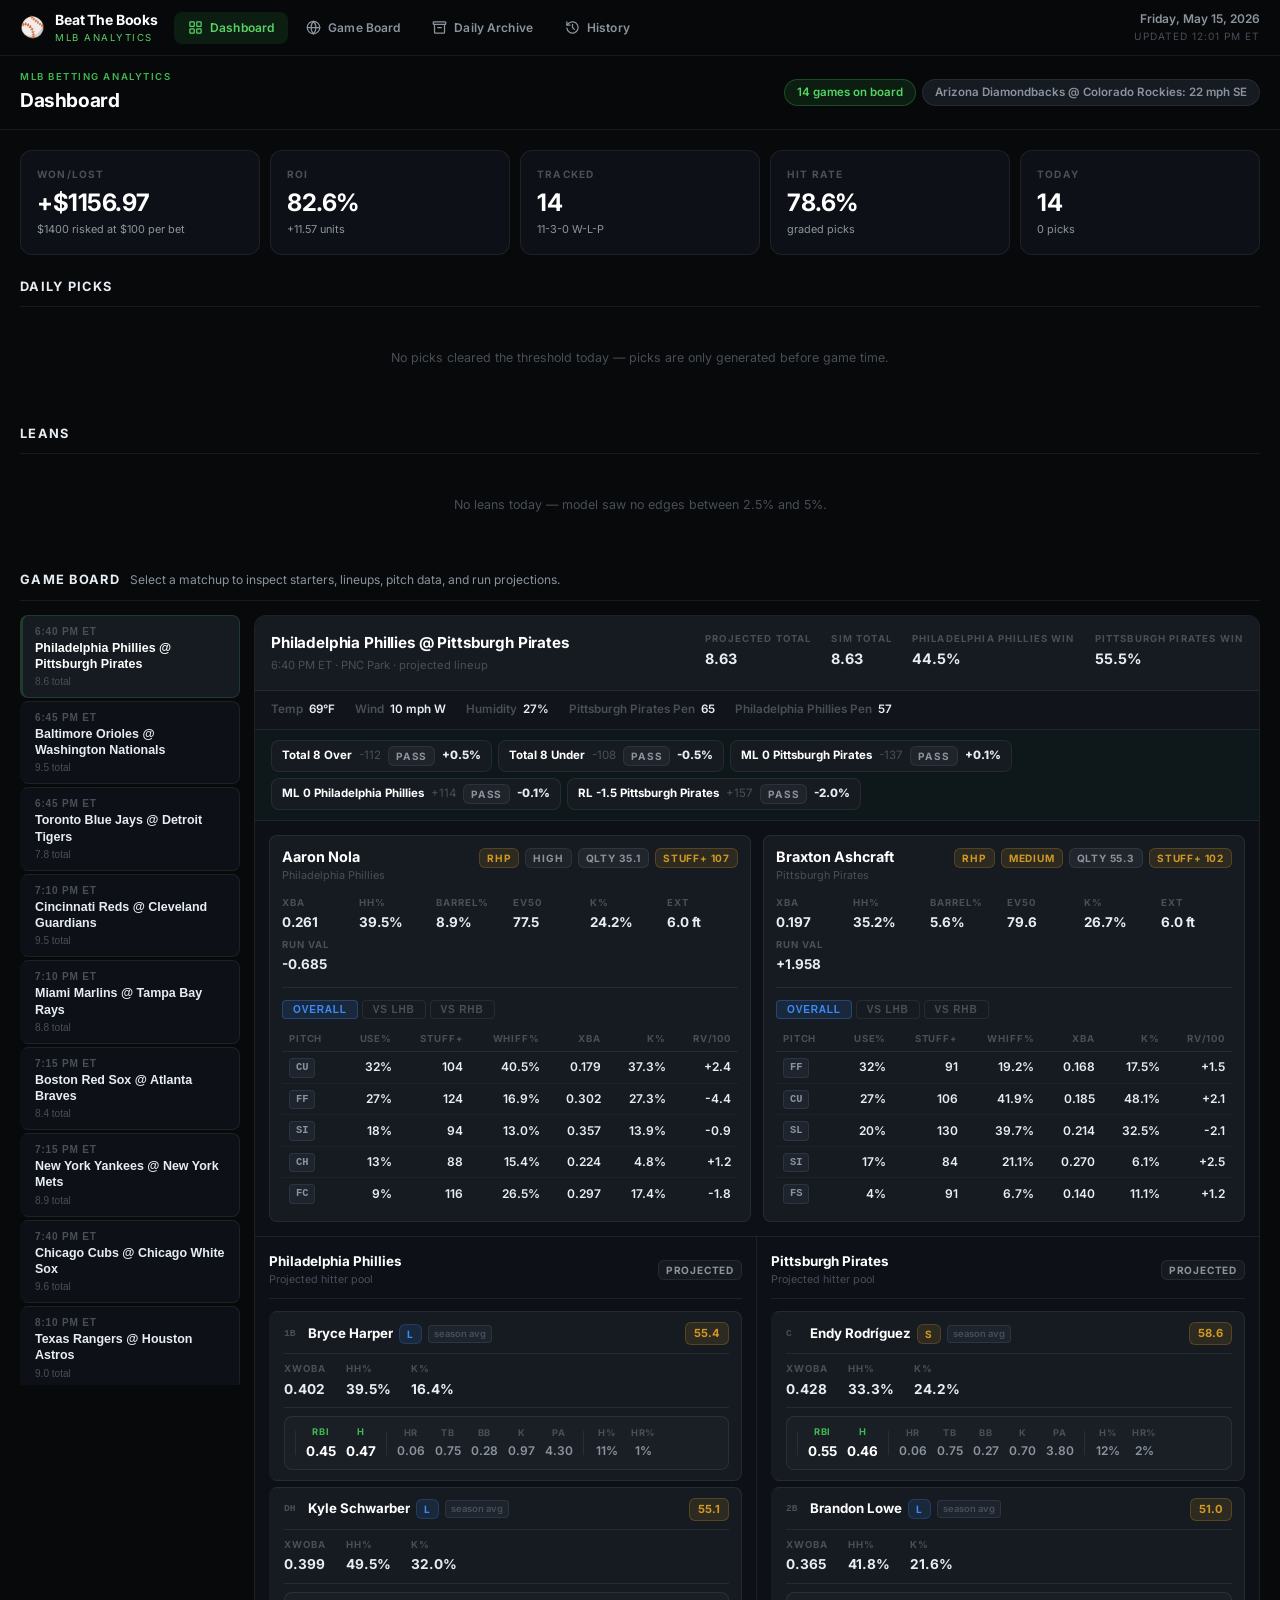
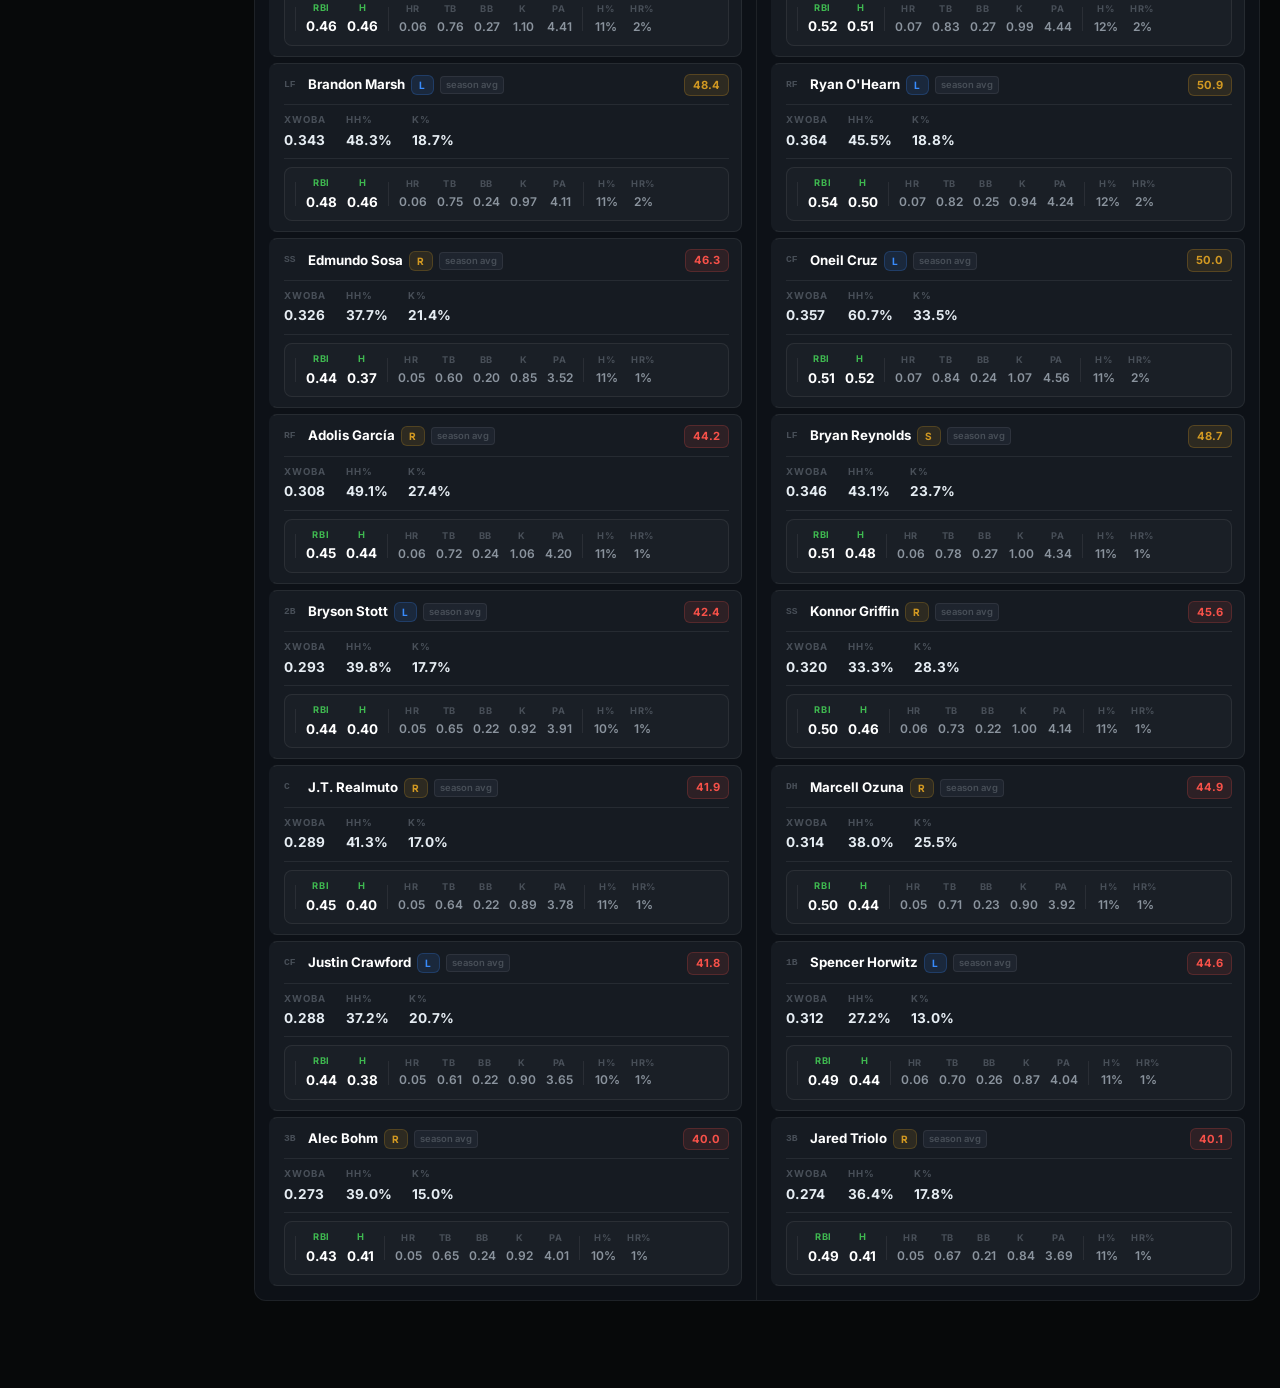
==== commit e6e90da9: "Add Leans section for 2.5–5% edge picks Tracks low-confidence leans separately from picks so we can " ====
--- a/docs/index.html
+++ b/docs/index.html
@@ -63,6 +63,14 @@
           <div id="daily-picks" class="picks-grid"></div>
         </section>
 
+        <section class="content-section" id="section-leans">
+          <div class="section-head">
+            <h2>Leans</h2>
+            <p id="leans-meta"></p>
+          </div>
+          <div id="daily-leans" class="picks-grid"></div>
+        </section>
+
         <section class="content-section" id="section-gameboard">
           <div class="section-head">
             <h2>Game Board</h2>
--- a/docs/styles.css
+++ b/docs/styles.css
@@ -435,6 +435,7 @@
 .badge-lhb      { background: var(--blue-dim);    color: var(--blue);         border: 1px solid rgba(56,139,253,0.22); }
 .badge-rhb      { background: var(--gold-dim);    color: var(--gold);         border: 1px solid rgba(210,153,34,0.22); }
 .badge-neutral  { background: rgba(255,255,255,0.05); color: var(--text-2);   border: 1px solid var(--border); }
+.badge-opener   { background: rgba(255,120,60,0.15);  color: #ff8c5a;          border: 1px solid rgba(255,120,60,0.30); font-weight: 600; letter-spacing: 0.04em; }
 
 /* ── Picks ── */
 
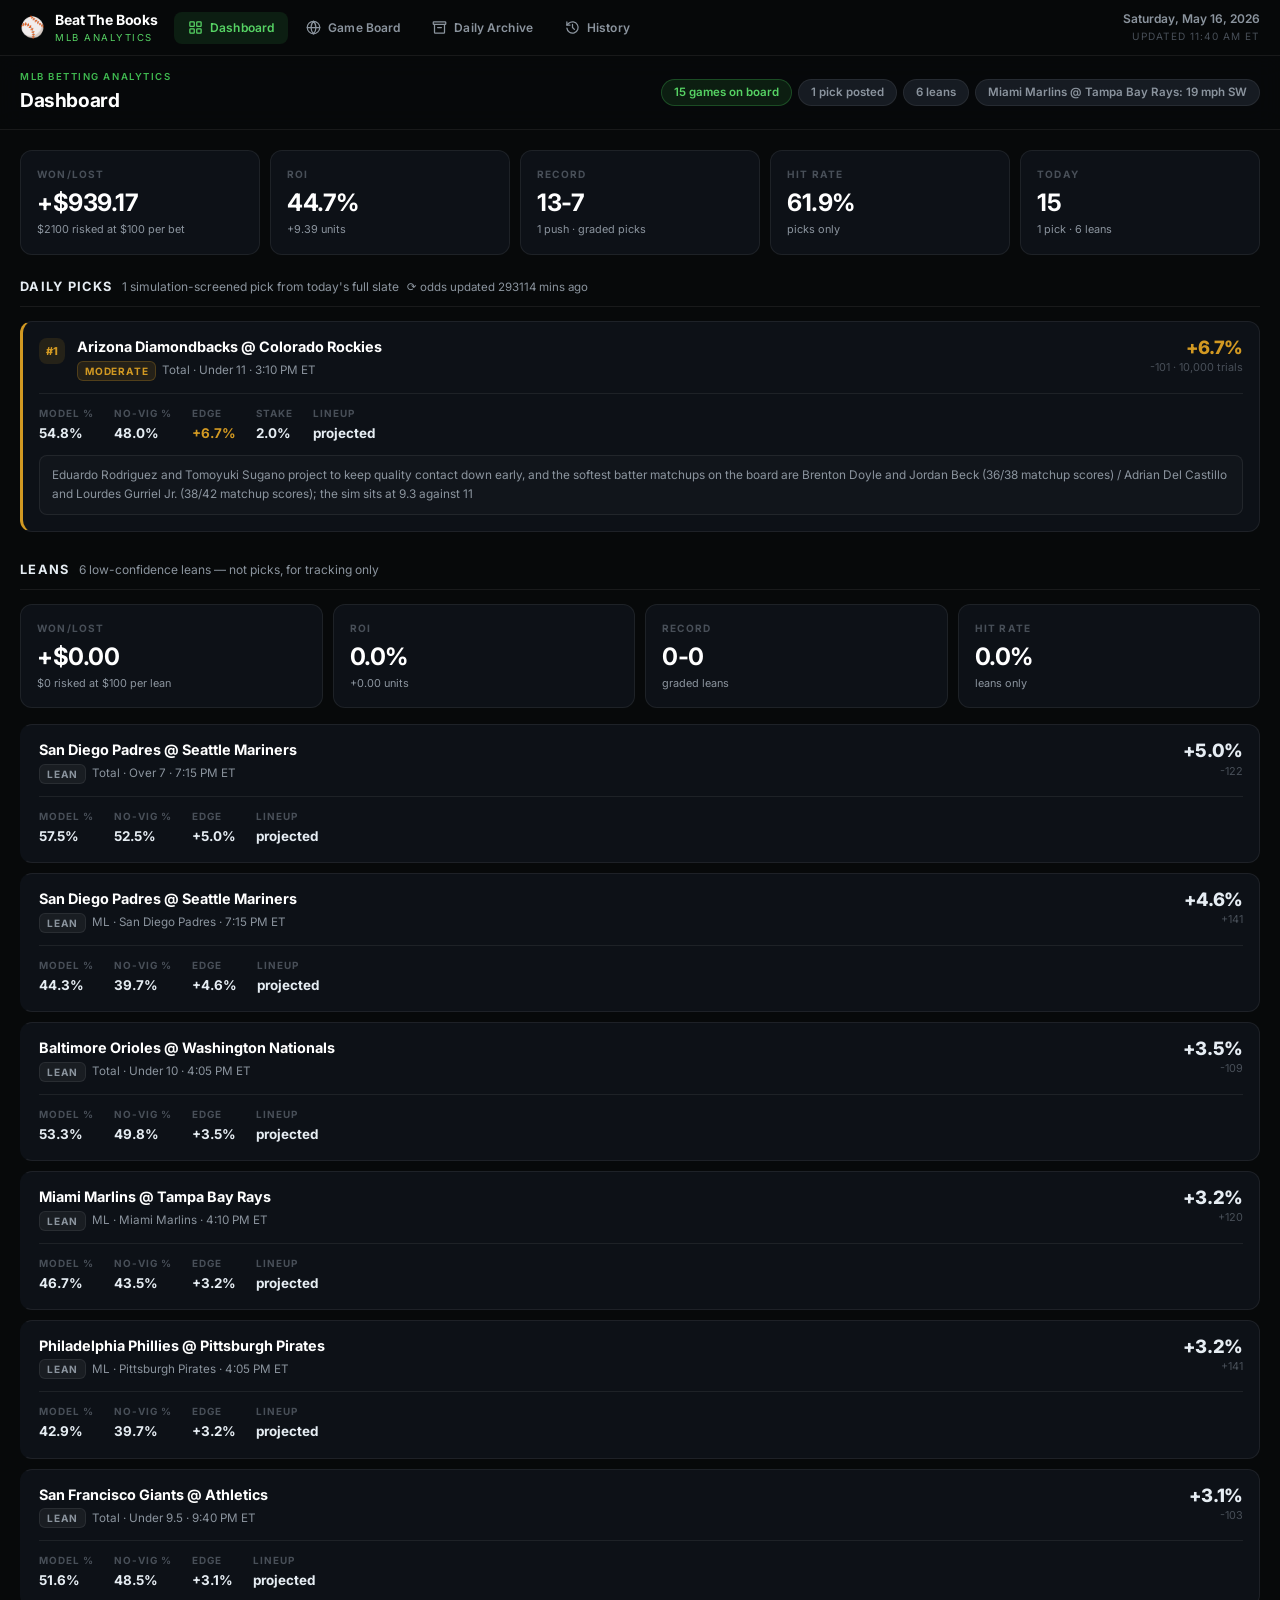
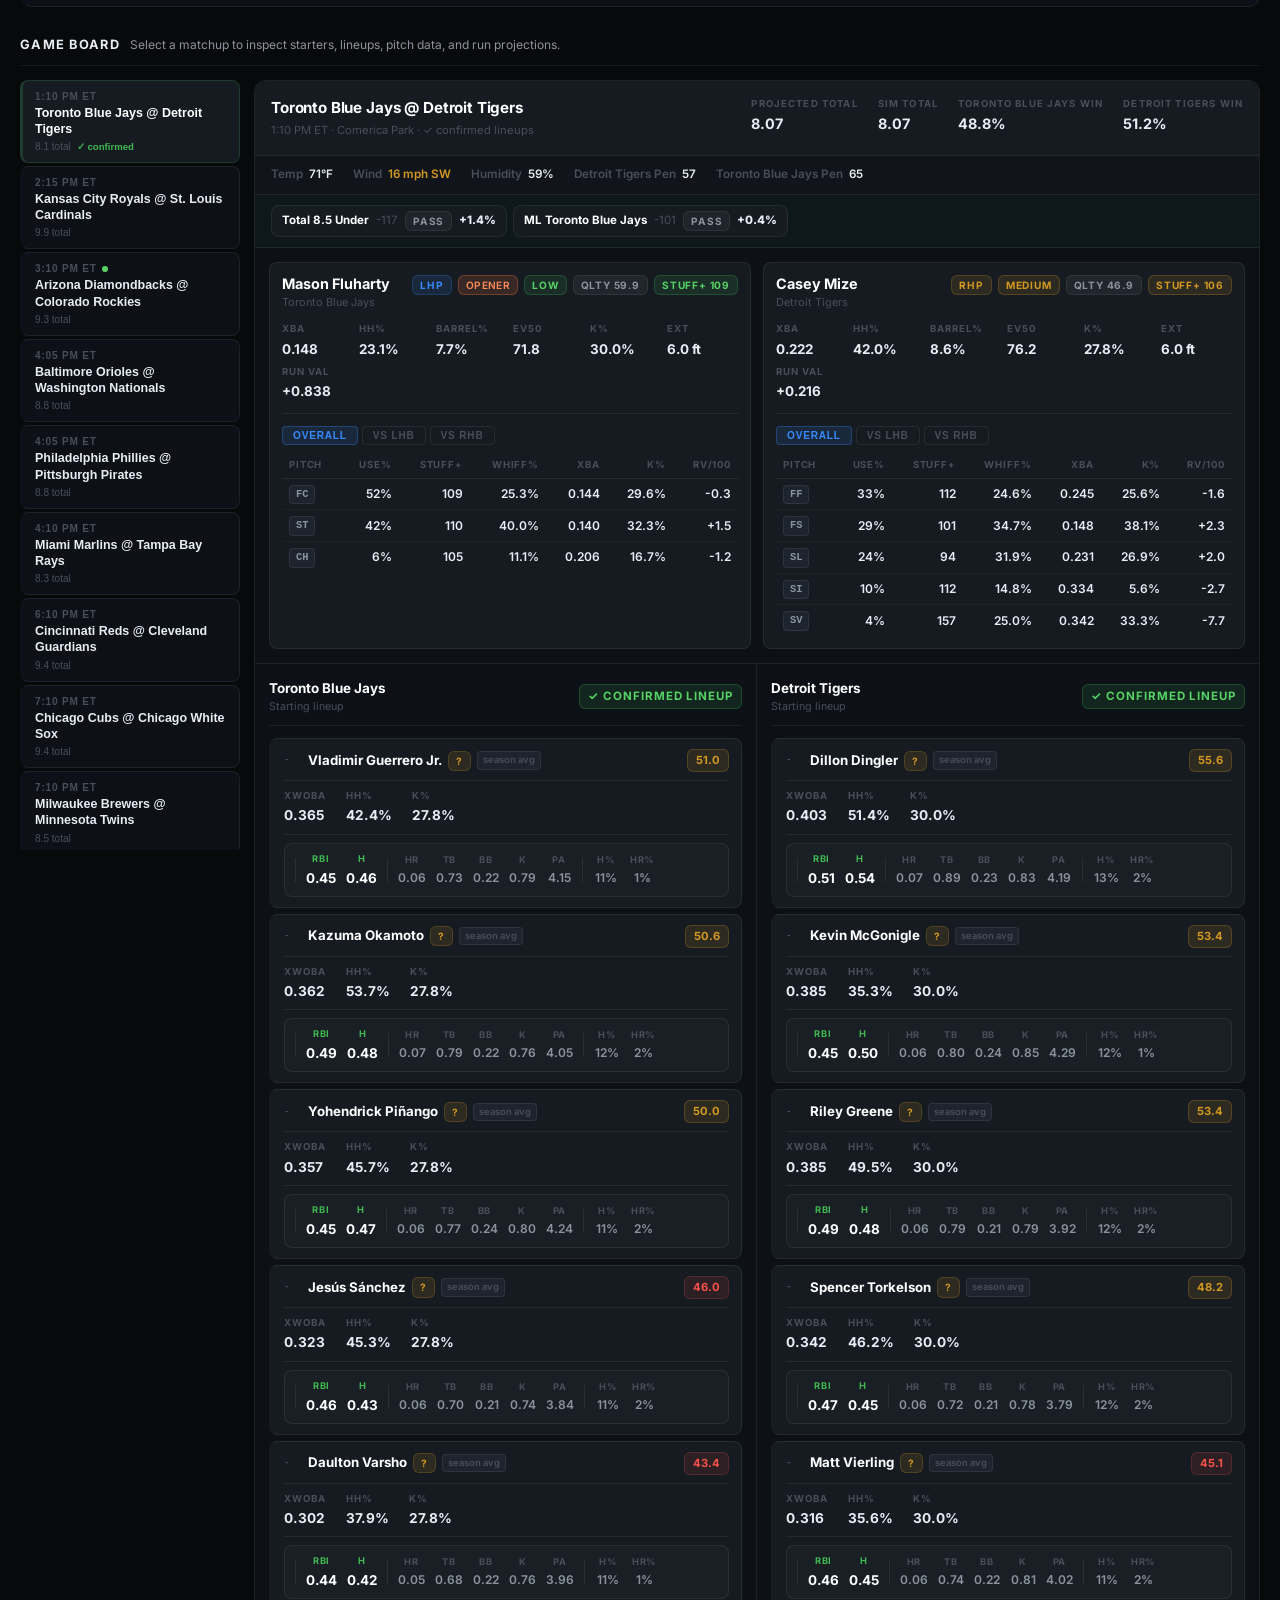
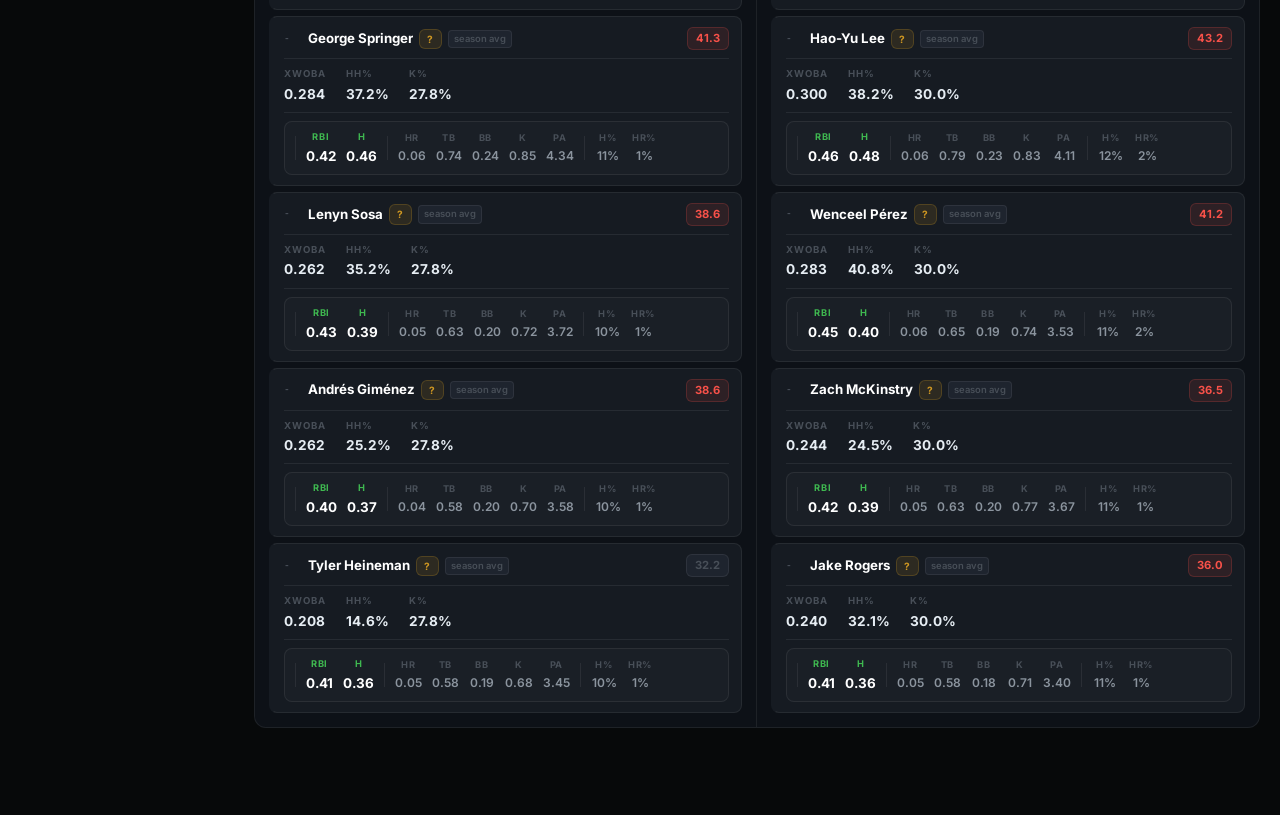
==== commit 29f4f222: "Separate pick and lean record counters — picks on main, leans below leans section export_site splits" ====
--- a/docs/index.html
+++ b/docs/index.html
@@ -68,6 +68,7 @@
             <h2>Leans</h2>
             <p id="leans-meta"></p>
           </div>
+          <div id="lean-summary-grid" class="summary-grid" style="margin-bottom:1rem"></div>
           <div id="daily-leans" class="picks-grid"></div>
         </section>
 
--- a/docs/styles.css
+++ b/docs/styles.css
@@ -982,6 +982,21 @@
   font-family: var(--mono);
 }
 
+.player-batting-order {
+  font-size: 0.75rem;
+  font-weight: 800;
+  color: var(--gold);
+  width: 18px;
+  flex-shrink: 0;
+  font-family: var(--mono);
+  text-align: center;
+}
+
+.badge-confirmed-lineup {
+  font-size: 0.72rem;
+  padding: 3px 8px;
+}
+
 .player-name {
   font-size: 0.83rem;
   font-weight: 700;
@@ -1208,6 +1223,8 @@
 td:first-child { font-family: inherit; color: var(--text-2); }
 tr:last-child td { border-bottom: none; }
 tr:hover td { background: rgba(255,255,255,0.025); }
+.history-row-lean td { opacity: 0.55; font-style: italic; }
+.history-row-lean:hover td { opacity: 0.75; }
 
 .result-win  { color: var(--green-bright); font-weight: 700; }
 .result-loss { color: var(--red);          font-weight: 700; }
@@ -1233,6 +1250,7 @@
   gap: 2px;
   min-width: 80px;
 }
+.history-stat-lean { opacity: 0.55; }
 
 .hs-val {
   font-size: 1.15rem;
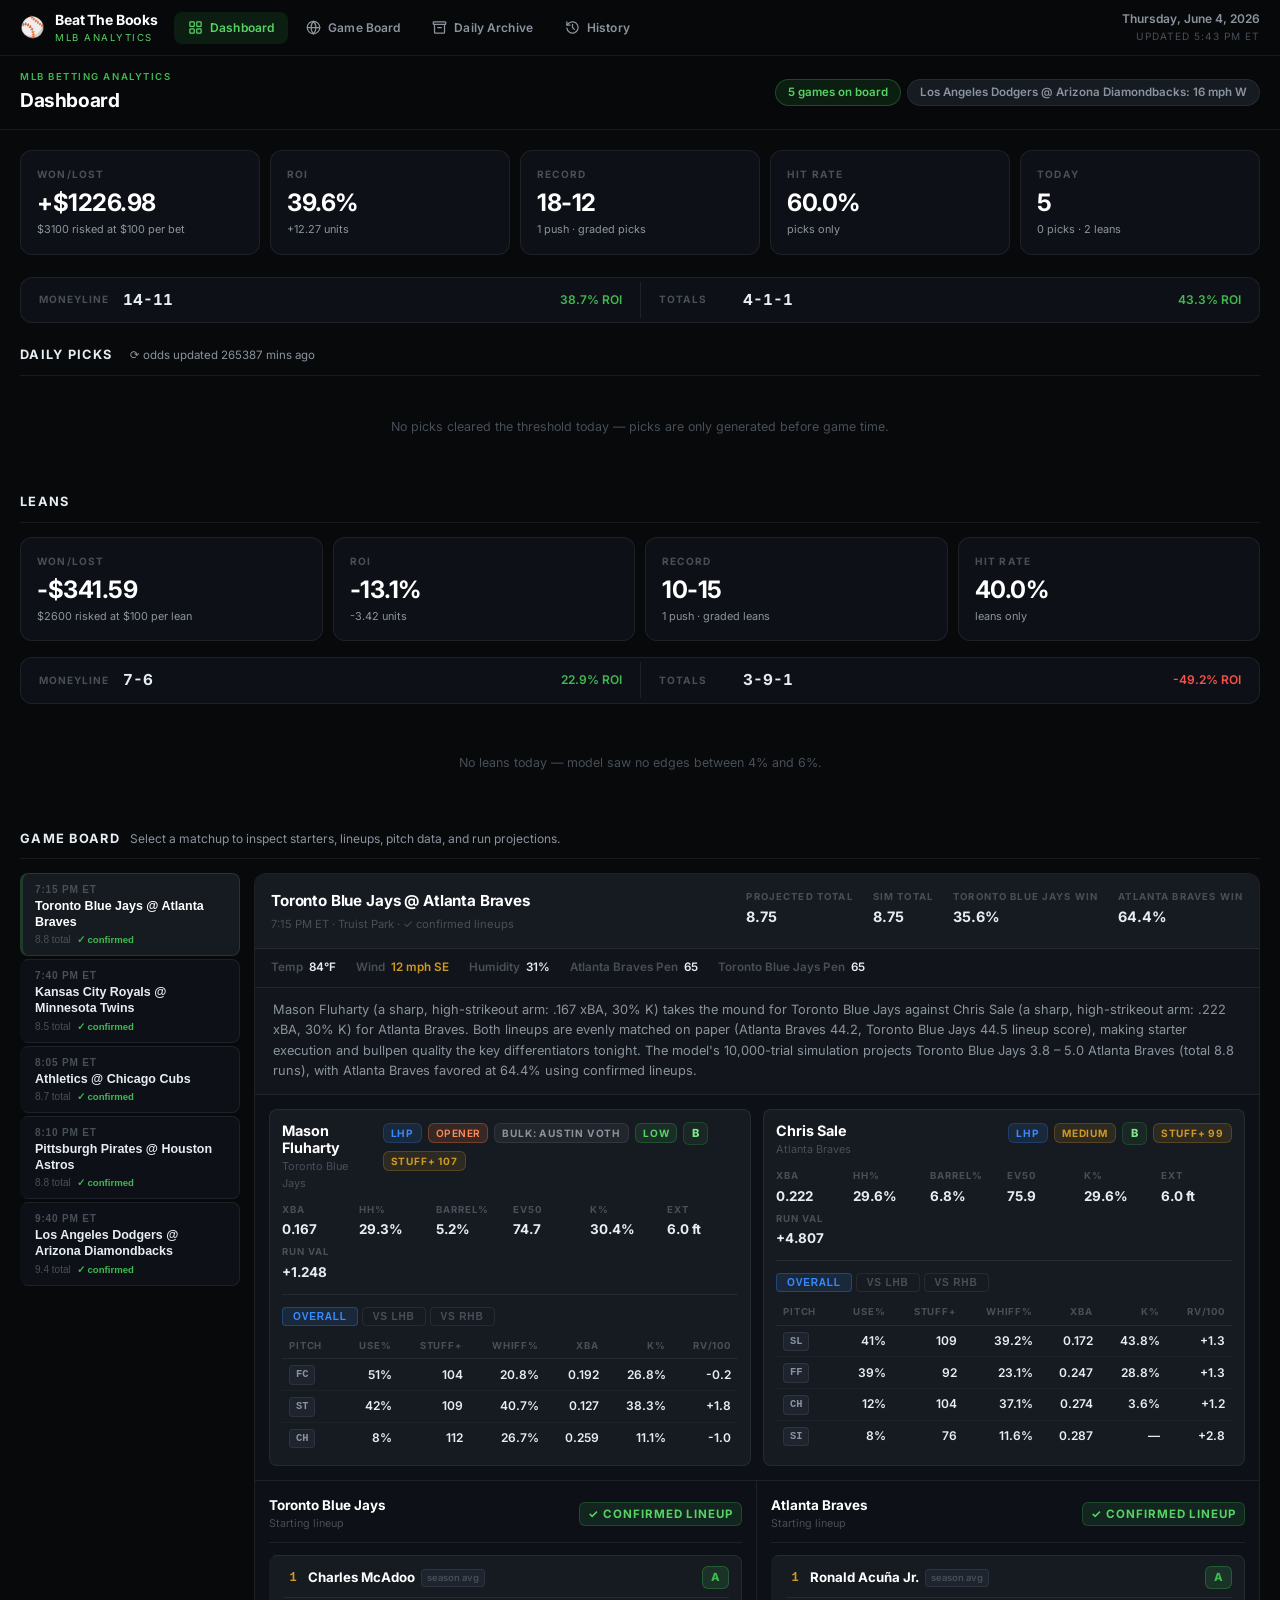
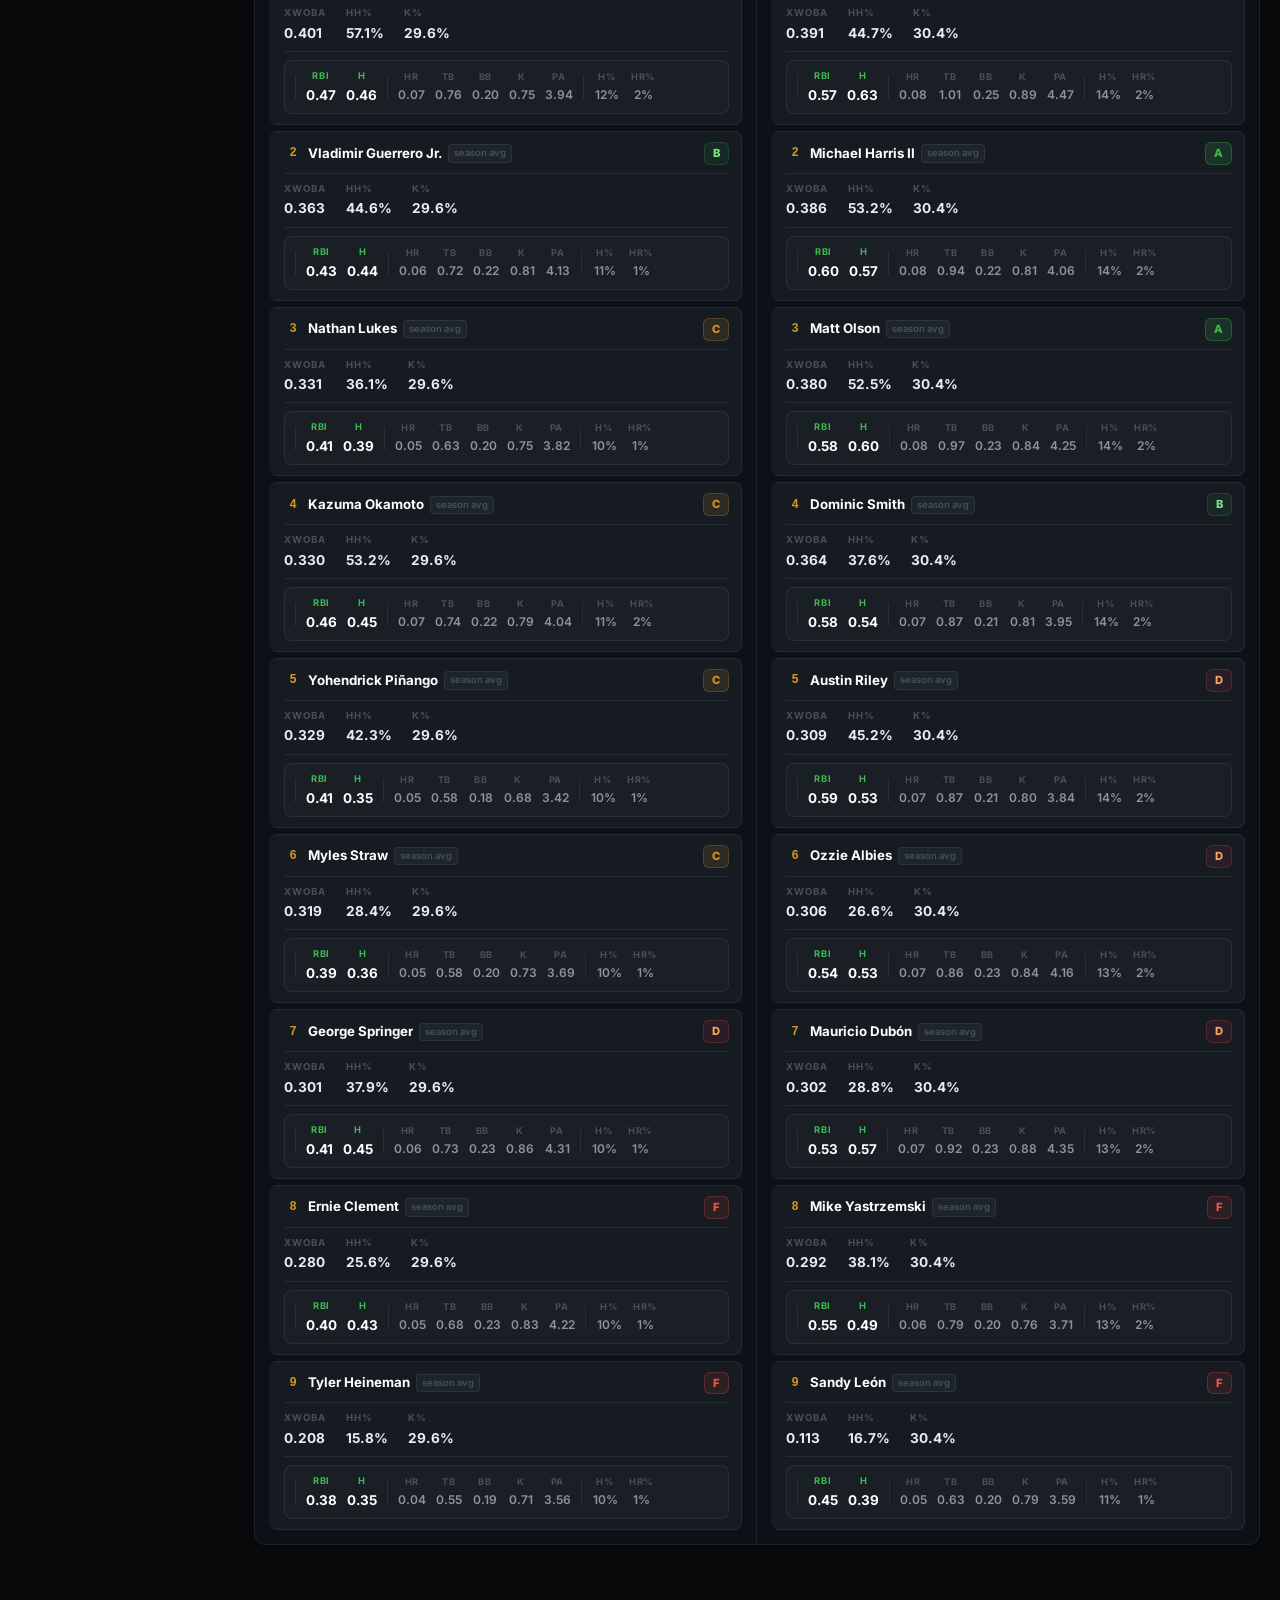
==== commit 7e99dcf3: "Add ML vs Totals split breakdown to picks and leans summary Each summary section now shows a compact" ====
--- a/docs/index.html
+++ b/docs/index.html
@@ -54,6 +54,7 @@
       <main class="main-content">
 
         <div id="summary-grid" class="summary-grid"></div>
+        <div id="pick-split-row"></div>
 
         <section class="content-section" id="section-dashboard">
           <div class="section-head">
@@ -69,6 +70,7 @@
             <p id="leans-meta"></p>
           </div>
           <div id="lean-summary-grid" class="summary-grid" style="margin-bottom:1rem"></div>
+          <div id="lean-split-row"></div>
           <div id="daily-leans" class="picks-grid"></div>
         </section>
 
--- a/docs/styles.css
+++ b/docs/styles.css
@@ -314,6 +314,59 @@
   margin-top: 3px;
 }
 
+/* ── Split row (ML vs Totals breakdown) ── */
+
+.split-row {
+  display: flex;
+  align-items: center;
+  gap: 0;
+  background: var(--surface-1);
+  border: 1px solid var(--border);
+  border-radius: var(--r3);
+  margin-bottom: 22px;
+  overflow: hidden;
+}
+
+.split-cell {
+  flex: 1;
+  display: flex;
+  align-items: center;
+  gap: 12px;
+  padding: 11px 18px;
+}
+
+.split-divider {
+  width: 1px;
+  height: 36px;
+  background: var(--border);
+  flex-shrink: 0;
+}
+
+.split-label {
+  font-size: 0.63rem;
+  font-weight: 700;
+  text-transform: uppercase;
+  letter-spacing: 0.10em;
+  color: var(--text-3);
+  min-width: 72px;
+}
+
+.split-record {
+  font-size: 0.95rem;
+  font-weight: 700;
+  color: var(--text);
+  font-variant-numeric: tabular-nums;
+}
+
+.split-roi {
+  font-size: 0.75rem;
+  font-weight: 600;
+  margin-left: auto;
+}
+
+.split-good { color: var(--green); }
+.split-bad  { color: var(--red); }
+
 /* ── Archive ── */
 
 .archive-layout {
@@ -741,6 +794,15 @@
 
 /* ── Picks inside game card ── */
 
+.game-blurb-block {
+  padding: 12px 18px;
+  font-size: 0.80rem;
+  line-height: 1.6;
+  color: var(--text-2);
+  border-bottom: 1px solid var(--border);
+  background: rgba(255,255,255,0.02);
+}
+
 .game-picks-bar {
   padding: 10px 16px;
   background: rgba(63,185,80,0.04);
@@ -1035,6 +1097,11 @@
 .mscore-mid     { background: var(--gold-dim);   color: var(--gold);         border: 1px solid rgba(210,153,34,0.25); }
 .mscore-low     { background: var(--red-dim);    color: var(--red);          border: 1px solid rgba(248,81,73,0.20); }
 .mscore-neutral { background: var(--surface-3);  color: var(--text-3);       border: 1px solid var(--border); }
+.grade-a { background: rgba(63,185,80,0.15);  color: #3fb950; border: 1px solid rgba(63,185,80,0.30); font-weight: 800; }
+.grade-b { background: rgba(63,185,80,0.08);  color: #7ee787; border: 1px solid rgba(63,185,80,0.20); font-weight: 800; }
+.grade-c { background: var(--gold-dim);        color: var(--gold); border: 1px solid rgba(210,153,34,0.25); font-weight: 800; }
+.grade-d { background: rgba(248,81,73,0.08);  color: #f8a060; border: 1px solid rgba(248,81,73,0.20); font-weight: 800; }
+.grade-f { background: var(--red-dim);         color: var(--red);  border: 1px solid rgba(248,81,73,0.25); font-weight: 800; }
 
 /* stat strip */
 .player-stats {
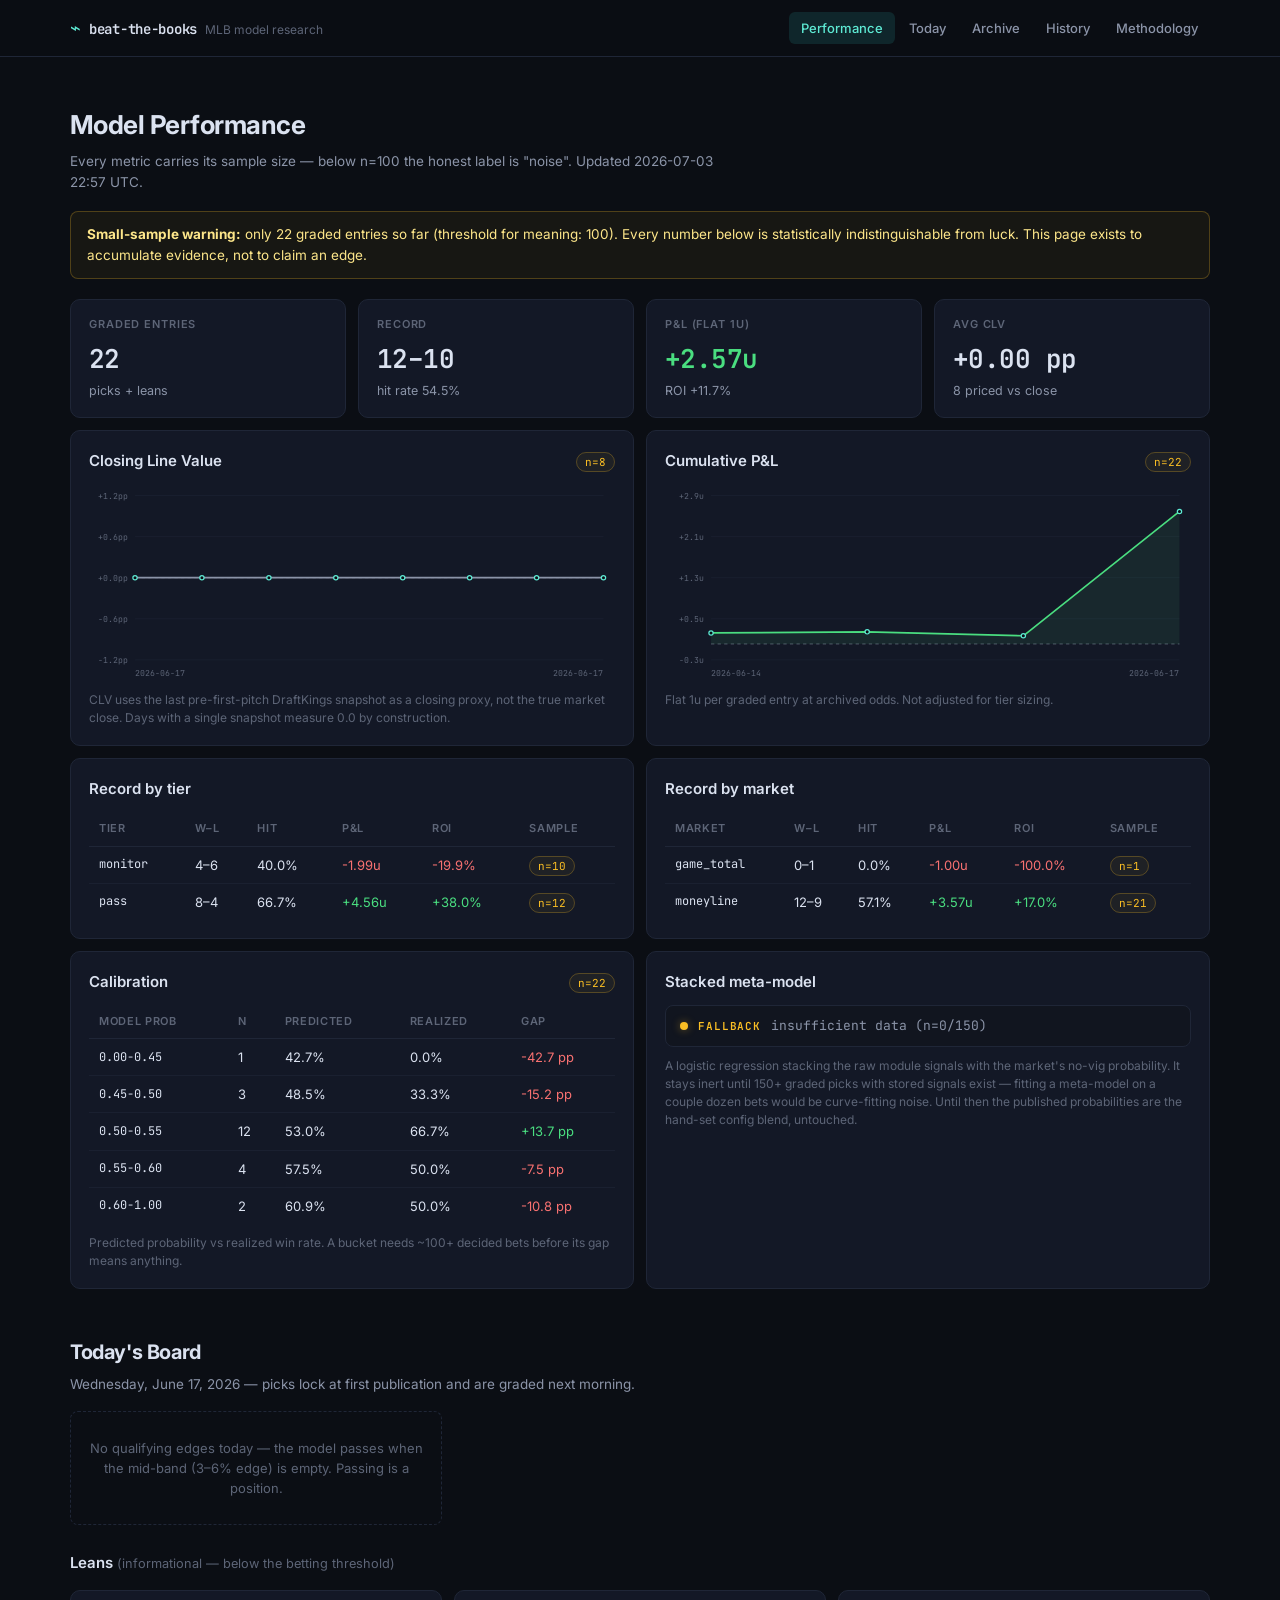
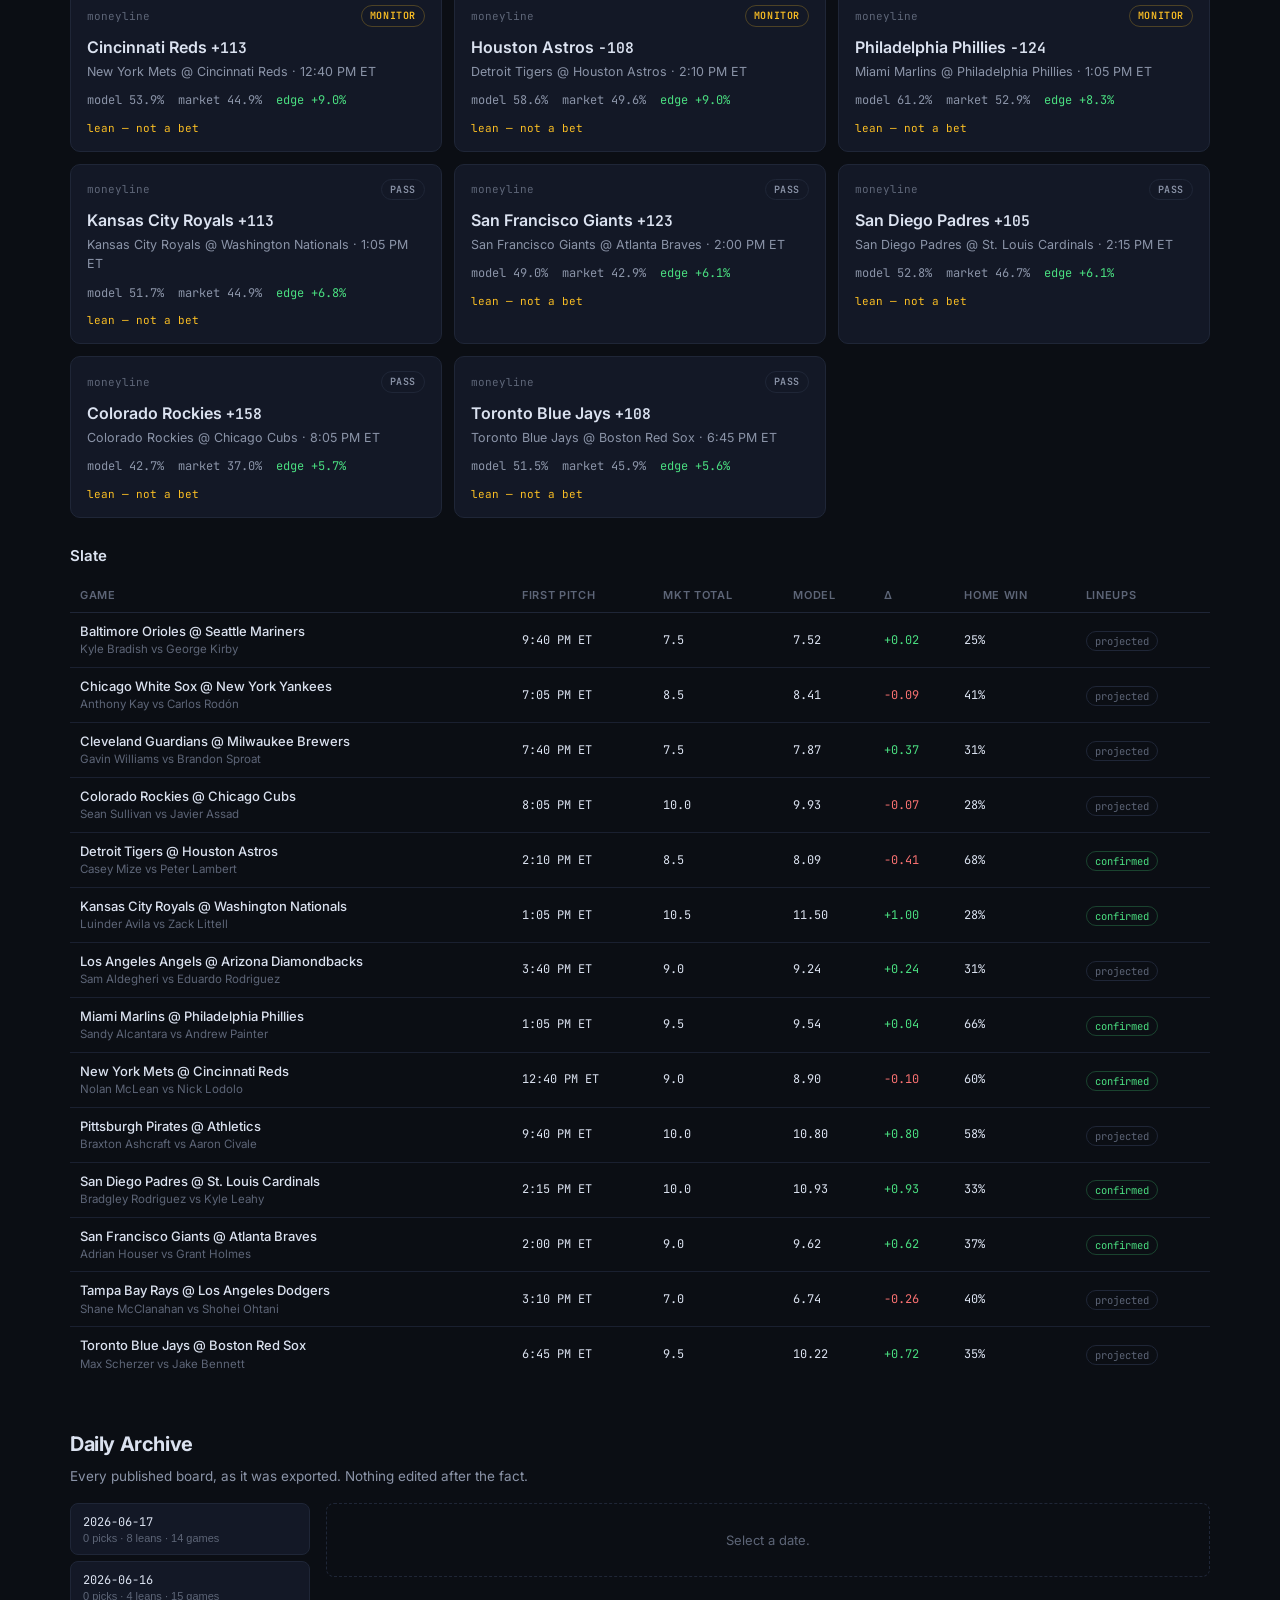
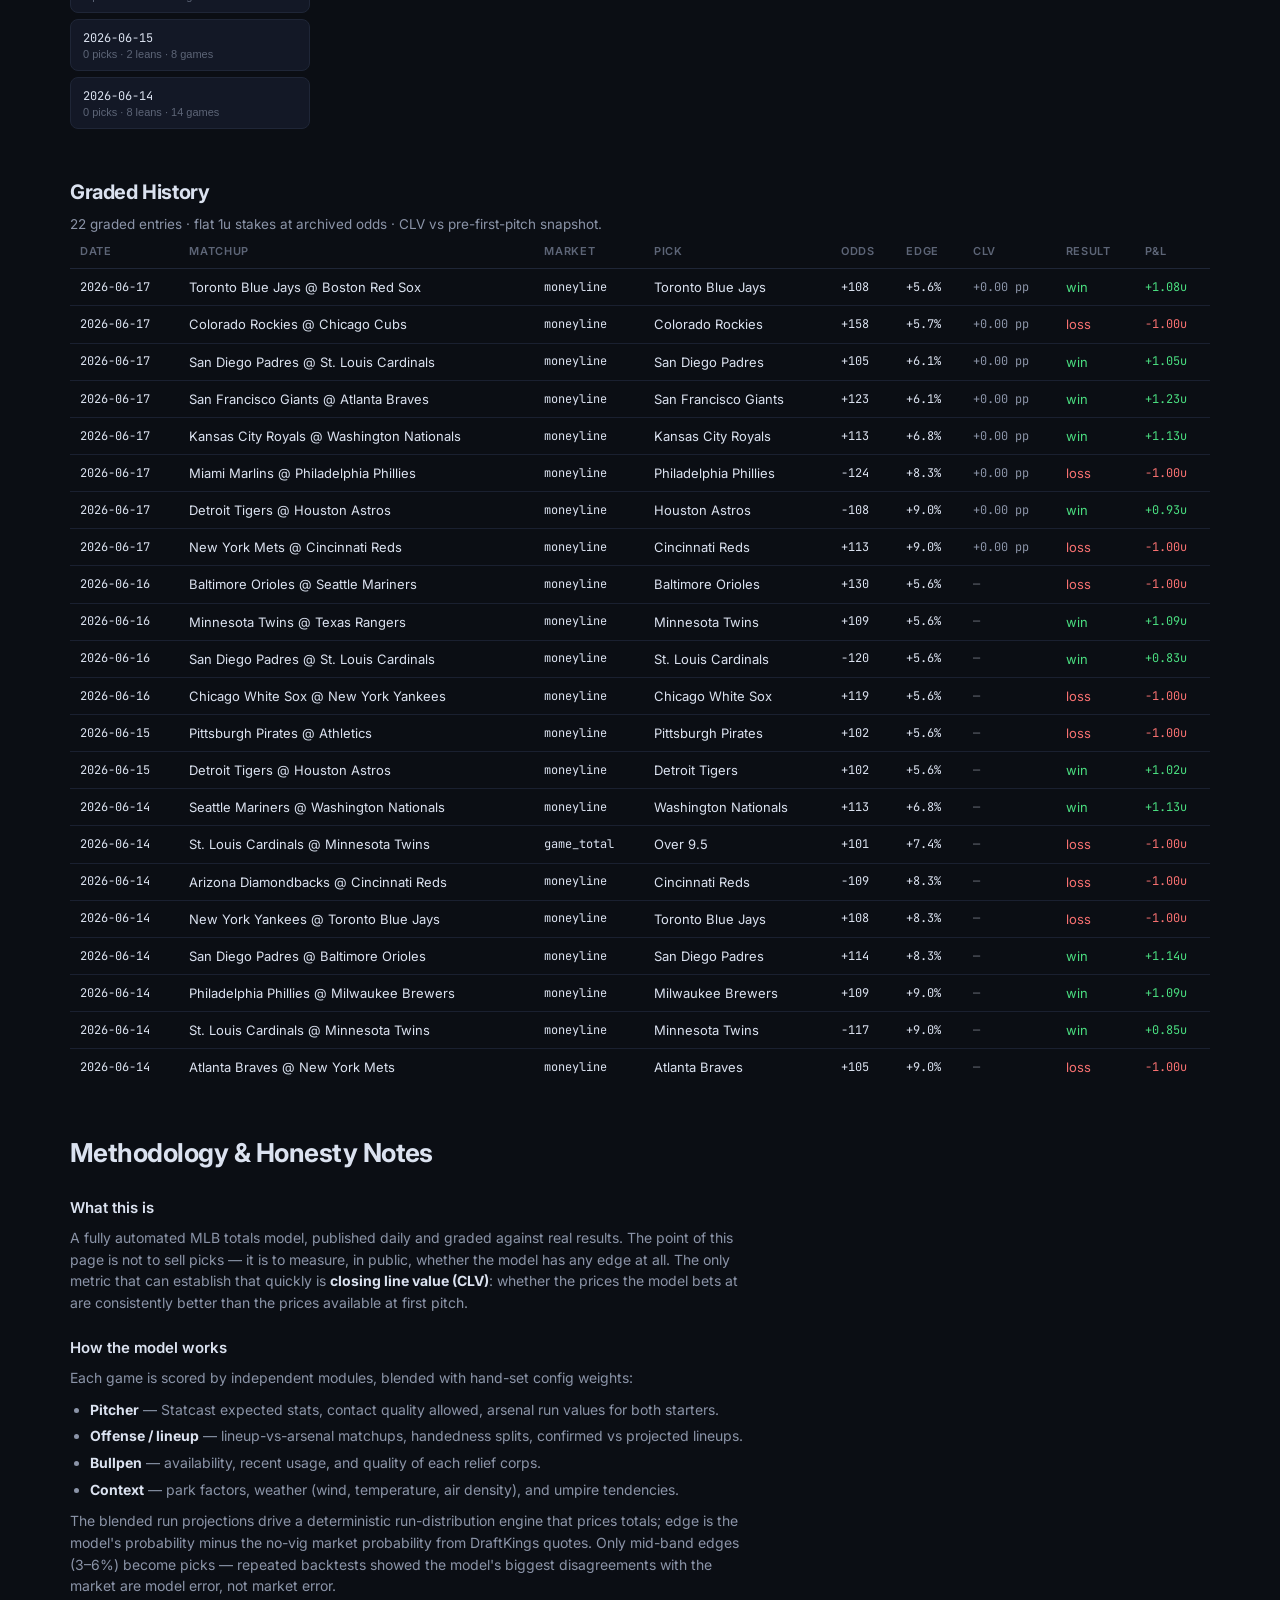
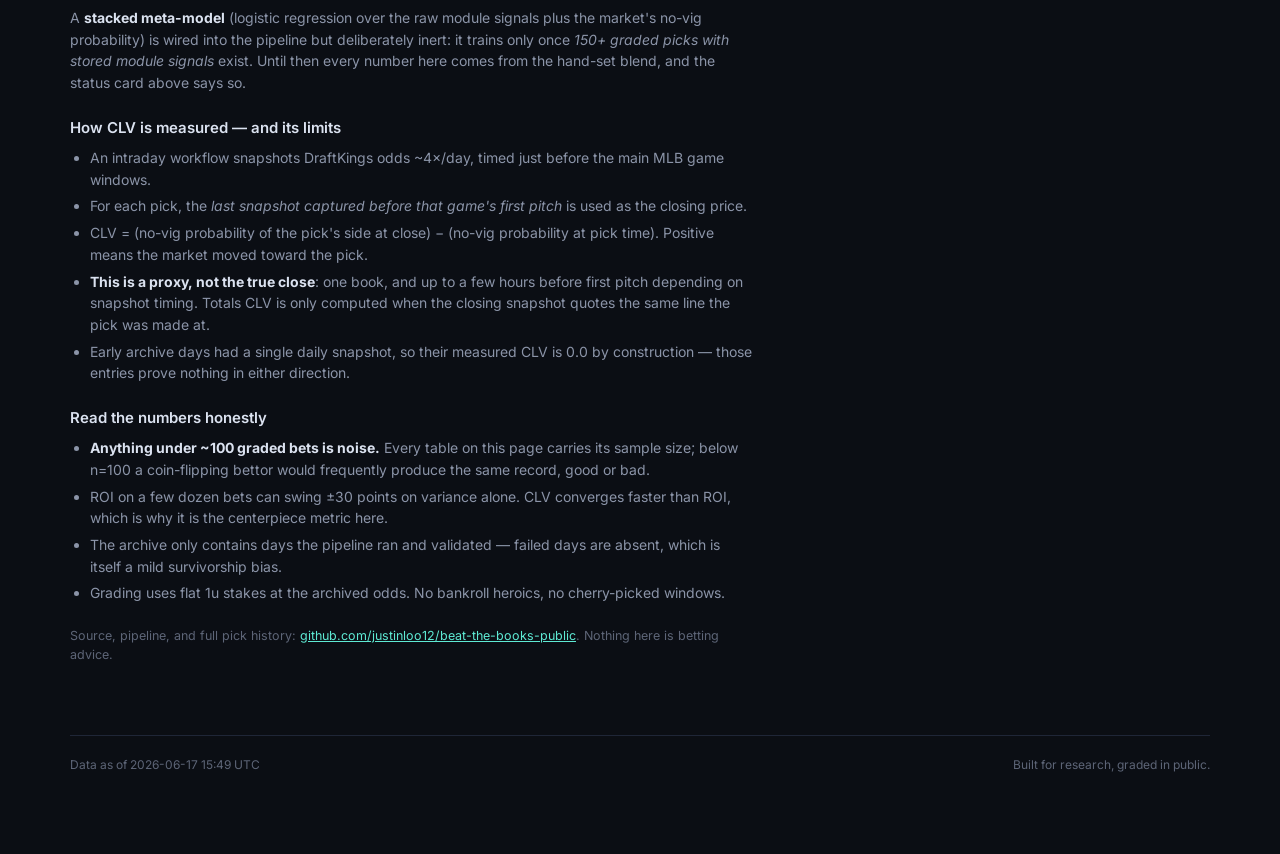
==== commit 46ee8d04: "feat(site): rebuild dashboard around honest performance metrics Model Performance section as centerp" ====
--- a/docs/index.html
+++ b/docs/index.html
@@ -3,123 +3,195 @@
   <head>
     <meta charset="utf-8" />
     <meta name="viewport" content="width=device-width, initial-scale=1" />
-    <title>Beat The Books</title>
+    <title>Beat the Books — MLB Model Research</title>
+    <meta name="description" content="An open MLB betting model tracked honestly: closing line value, calibration, and record — with sample sizes on every number." />
     <link rel="preconnect" href="https://fonts.googleapis.com" />
     <link rel="preconnect" href="https://fonts.gstatic.com" crossorigin />
-    <link href="https://fonts.googleapis.com/css2?family=Inter:wght@400;500;600;700;800&display=swap" rel="stylesheet" />
+    <link href="https://fonts.googleapis.com/css2?family=Inter:wght@400;500;600;700&family=JetBrains+Mono:wght@400;500;600&display=swap" rel="stylesheet" />
     <link rel="stylesheet" href="styles.css" />
   </head>
   <body>
 
-    <aside class="sidebar">
-      <div class="sidebar-brand">
-        <div class="brand-icon">⚾</div>
-        <div class="brand-text">
-          <div class="brand-name">Beat The Books</div>
-          <div class="brand-sub">MLB Analytics</div>
+    <header class="topnav">
+      <div class="topnav-inner">
+        <a class="brand" href="#performance">
+          <span class="brand-mark">⌁</span>
+          <span class="brand-name">beat-the-books</span>
+          <span class="brand-tag">MLB model research</span>
+        </a>
+        <nav class="nav-links" id="nav-links">
+          <a href="#performance" class="active">Performance</a>
+          <a href="#board">Today</a>
+          <a href="#archive">Archive</a>
+          <a href="#history">History</a>
+          <a href="#methodology">Methodology</a>
+        </nav>
+      </div>
+    </header>
+
+    <main class="page">
+
+      <!-- ============================ PERFORMANCE ============================ -->
+      <section id="performance" class="section">
+        <div class="section-head">
+          <h1>Model Performance</h1>
+          <p class="section-sub" id="perf-asof">Loading…</p>
         </div>
-      </div>
 
-      <nav class="sidebar-nav">
-        <a class="nav-item active" data-section="dashboard" href="#">
-          <svg class="nav-icon" viewBox="0 0 24 24" fill="none" stroke="currentColor" stroke-width="2" stroke-linecap="round" stroke-linejoin="round"><rect x="3" y="3" width="7" height="7" rx="1"/><rect x="14" y="3" width="7" height="7" rx="1"/><rect x="3" y="14" width="7" height="7" rx="1"/><rect x="14" y="14" width="7" height="7" rx="1"/></svg>
-          <span>Dashboard</span>
-        </a>
-        <a class="nav-item" data-section="gameboard" href="#">
-          <svg class="nav-icon" viewBox="0 0 24 24" fill="none" stroke="currentColor" stroke-width="2" stroke-linecap="round" stroke-linejoin="round"><circle cx="12" cy="12" r="10"/><path d="M2 12h20M12 2a15.3 15.3 0 0 1 4 10 15.3 15.3 0 0 1-4 10 15.3 15.3 0 0 1-4-10 15.3 15.3 0 0 1 4-10z"/></svg>
-          <span>Game Board</span>
-        </a>
-        <a class="nav-item" data-section="archive" href="#">
-          <svg class="nav-icon" viewBox="0 0 24 24" fill="none" stroke="currentColor" stroke-width="2" stroke-linecap="round" stroke-linejoin="round"><rect x="2" y="3" width="20" height="4" rx="1"/><path d="M4 7v13a1 1 0 0 0 1 1h14a1 1 0 0 0 1-1V7"/><line x1="9" y1="12" x2="15" y2="12"/></svg>
-          <span>Daily Archive</span>
-        </a>
-        <a class="nav-item" data-section="history" href="#">
-          <svg class="nav-icon" viewBox="0 0 24 24" fill="none" stroke="currentColor" stroke-width="2" stroke-linecap="round" stroke-linejoin="round"><path d="M3 3v5h5"/><path d="M3.05 13A9 9 0 1 0 6 5.3L3 8"/><polyline points="12 7 12 12 15 15"/></svg>
-          <span>History</span>
-        </a>
-      </nav>
+        <div id="sample-warning" class="callout callout-warn hidden"></div>
 
-      <div class="sidebar-footer" id="hero-meta"></div>
-    </aside>
+        <div class="stat-grid" id="perf-stats"></div>
 
-    <div class="main-wrap">
-      <header class="topbar">
-        <div class="topbar-left">
-          <div class="page-eyebrow">MLB Betting Analytics</div>
-          <h1 class="page-title" id="page-title">Dashboard</h1>
+        <div class="panel-grid">
+          <div class="panel">
+            <div class="panel-head">
+              <h2>Closing Line Value</h2>
+              <span class="panel-n" id="clv-n"></span>
+            </div>
+            <div class="chart-wrap" id="clv-chart"></div>
+            <p class="panel-note" id="clv-note"></p>
+          </div>
+          <div class="panel">
+            <div class="panel-head">
+              <h2>Cumulative P&amp;L</h2>
+              <span class="panel-n" id="pnl-n"></span>
+            </div>
+            <div class="chart-wrap" id="pnl-chart"></div>
+            <p class="panel-note">Flat 1u per graded entry at archived odds. Not adjusted for tier sizing.</p>
+          </div>
         </div>
-        <div id="hero-pills" class="hero-pills"></div>
-      </header>
 
-      <main class="main-content">
+        <div class="panel-grid">
+          <div class="panel">
+            <div class="panel-head"><h2>Record by tier</h2></div>
+            <div class="table-scroll"><table id="tier-table"></table></div>
+          </div>
+          <div class="panel">
+            <div class="panel-head"><h2>Record by market</h2></div>
+            <div class="table-scroll"><table id="market-table"></table></div>
+          </div>
+        </div>
 
-        <div id="summary-grid" class="summary-grid"></div>
-        <div id="pick-split-row"></div>
+        <div class="panel-grid">
+          <div class="panel">
+            <div class="panel-head">
+              <h2>Calibration</h2>
+              <span class="panel-n" id="cal-n"></span>
+            </div>
+            <div class="table-scroll"><table id="calibration-table"></table></div>
+            <p class="panel-note">Predicted probability vs realized win rate. A bucket needs ~100+ decided bets before its gap means anything.</p>
+          </div>
+          <div class="panel">
+            <div class="panel-head"><h2>Stacked meta-model</h2></div>
+            <div id="meta-model-card"></div>
+          </div>
+        </div>
+      </section>
 
-        <section class="content-section" id="section-dashboard">
-          <div class="section-head">
-            <h2>Daily Picks</h2>
-            <p id="daily-meta"></p>
+      <!-- ============================ TODAY'S BOARD ============================ -->
+      <section id="board" class="section section-secondary">
+        <div class="section-head">
+          <h1>Today's Board</h1>
+          <p class="section-sub" id="board-date"></p>
+        </div>
+        <div id="board-picks" class="cards"></div>
+        <div id="board-leans-wrap" class="hidden">
+          <h3 class="subhead">Leans <span class="muted">(informational — below the betting threshold)</span></h3>
+          <div id="board-leans" class="cards"></div>
+        </div>
+        <h3 class="subhead">Slate</h3>
+        <div class="table-scroll"><table id="slate-table"></table></div>
+      </section>
+
+      <!-- ============================ ARCHIVE ============================ -->
+      <section id="archive" class="section section-secondary">
+        <div class="section-head">
+          <h1>Daily Archive</h1>
+          <p class="section-sub">Every published board, as it was exported. Nothing edited after the fact.</p>
+        </div>
+        <div class="archive-layout">
+          <div id="archive-dates" class="archive-dates"></div>
+          <div id="archive-detail" class="archive-detail">
+            <div class="empty">Select a date.</div>
           </div>
-          <div id="daily-picks" class="picks-grid"></div>
-        </section>
+        </div>
+      </section>
 
-        <section class="content-section" id="section-leans">
-          <div class="section-head">
-            <h2>Leans</h2>
-            <p id="leans-meta"></p>
-          </div>
-          <div id="lean-summary-grid" class="summary-grid" style="margin-bottom:1rem"></div>
-          <div id="lean-split-row"></div>
-          <div id="daily-leans" class="picks-grid"></div>
-        </section>
+      <!-- ============================ HISTORY ============================ -->
+      <section id="history" class="section section-secondary">
+        <div class="section-head">
+          <h1>Graded History</h1>
+          <p class="section-sub" id="history-sub"></p>
+        </div>
+        <div class="table-scroll"><table id="history-table"></table></div>
+      </section>
 
-        <section class="content-section" id="section-gameboard">
-          <div class="section-head">
-            <h2>Game Board</h2>
-            <p>Select a matchup to inspect starters, lineups, pitch data, and run projections.</p>
-          </div>
-          <div class="gameboard-layout">
-            <div id="game-list" class="game-list"></div>
-            <div id="game-detail" class="game-detail-panel"></div>
-          </div>
-        </section>
+      <!-- ============================ METHODOLOGY ============================ -->
+      <section id="methodology" class="section">
+        <div class="section-head">
+          <h1>Methodology &amp; Honesty Notes</h1>
+        </div>
+        <div class="prose">
+          <h3>What this is</h3>
+          <p>
+            A fully automated MLB totals model, published daily and graded against real results.
+            The point of this page is not to sell picks — it is to measure, in public, whether the
+            model has any edge at all. The only metric that can establish that quickly is
+            <strong>closing line value (CLV)</strong>: whether the prices the model bets at are
+            consistently better than the prices available at first pitch.
+          </p>
 
-        <section class="content-section hidden" id="section-archive">
-          <div class="section-head">
-            <h2>Daily Archive</h2>
-            <p>Top 10 model picks from each day.</p>
-          </div>
-          <div class="archive-layout">
-            <div class="archive-dates" id="archive-dates"></div>
-            <div class="archive-picks" id="archive-picks">
-              <div class="empty-state">Select a date to view that day's picks.</div>
-            </div>
-          </div>
-        </section>
+          <h3>How the model works</h3>
+          <p>Each game is scored by independent modules, blended with hand-set config weights:</p>
+          <ul>
+            <li><strong>Pitcher</strong> — Statcast expected stats, contact quality allowed, arsenal run values for both starters.</li>
+            <li><strong>Offense / lineup</strong> — lineup-vs-arsenal matchups, handedness splits, confirmed vs projected lineups.</li>
+            <li><strong>Bullpen</strong> — availability, recent usage, and quality of each relief corps.</li>
+            <li><strong>Context</strong> — park factors, weather (wind, temperature, air density), and umpire tendencies.</li>
+          </ul>
+          <p>
+            The blended run projections drive a deterministic run-distribution engine that prices
+            totals; edge is the model's probability minus the no-vig market probability from
+            DraftKings quotes. Only mid-band edges (3–6%) become picks — repeated backtests showed the
+            model's biggest disagreements with the market are model error, not market error.
+          </p>
+          <p>
+            A <strong>stacked meta-model</strong> (logistic regression over the raw module signals plus
+            the market's no-vig probability) is wired into the pipeline but deliberately inert: it
+            trains only once <em>150+ graded picks with stored module signals</em> exist. Until then
+            every number here comes from the hand-set blend, and the status card above says so.
+          </p>
 
-        <section class="content-section hidden" id="section-history">
-          <div class="section-head">
-            <h2>Pick History</h2>
-            <p>Graded picks — $100 per bet.</p>
-          </div>
-          <div id="history-summary" class="history-summary"></div>
-          <div class="table-wrap">
-            <table>
-              <thead>
-                <tr>
-                  <th>Date</th><th>Matchup</th><th>Market</th><th>Pick</th>
-                  <th>Odds</th><th>Edge</th><th>Result</th><th>P&amp;L</th>
-                </tr>
-              </thead>
-              <tbody id="history-table"></tbody>
-            </table>
-          </div>
-          <ul id="skipped-list" style="display:none"></ul>
-        </section>
+          <h3>How CLV is measured — and its limits</h3>
+          <ul>
+            <li>An intraday workflow snapshots DraftKings odds ~4×/day, timed just before the main MLB game windows.</li>
+            <li>For each pick, the <em>last snapshot captured before that game's first pitch</em> is used as the closing price.</li>
+            <li>CLV = (no-vig probability of the pick's side at close) − (no-vig probability at pick time). Positive means the market moved toward the pick.</li>
+            <li><strong>This is a proxy, not the true close</strong>: one book, and up to a few hours before first pitch depending on snapshot timing. Totals CLV is only computed when the closing snapshot quotes the same line the pick was made at.</li>
+            <li>Early archive days had a single daily snapshot, so their measured CLV is 0.0 by construction — those entries prove nothing in either direction.</li>
+          </ul>
 
-      </main>
-    </div>
+          <h3>Read the numbers honestly</h3>
+          <ul>
+            <li><strong>Anything under ~100 graded bets is noise.</strong> Every table on this page carries its sample size; below n=100 a coin-flipping bettor would frequently produce the same record, good or bad.</li>
+            <li>ROI on a few dozen bets can swing ±30 points on variance alone. CLV converges faster than ROI, which is why it is the centerpiece metric here.</li>
+            <li>The archive only contains days the pipeline ran and validated — failed days are absent, which is itself a mild survivorship bias.</li>
+            <li>Grading uses flat 1u stakes at the archived odds. No bankroll heroics, no cherry-picked windows.</li>
+          </ul>
+
+          <p class="fine">
+            Source, pipeline, and full pick history:
+            <a href="https://github.com/justinloo12/beat-the-books-public">github.com/justinloo12/beat-the-books-public</a>.
+            Nothing here is betting advice.
+          </p>
+        </div>
+      </section>
+
+      <footer class="footer">
+        <span id="footer-asof"></span>
+        <span>Built for research, graded in public.</span>
+      </footer>
+    </main>
 
     <script src="app.js" defer></script>
   </body>
--- a/docs/styles.css
+++ b/docs/styles.css
@@ -1,1407 +1,448 @@
+/* Beat the Books — quant research dashboard styles.
+   Dark, dense, honest. No frameworks. */
+
 :root {
-  --bg: #07090a;
-  --surface-1: #0d1117;
-  --surface-2: #161b22;
-  --surface-3: #1e242e;
-  --border: rgba(255,255,255,0.07);
-  --border-strong: rgba(100,210,80,0.28);
-  --text: #e6edf3;
-  --text-2: #8b949e;
-  --text-3: #484f58;
-  --green: #3fb950;
-  --green-bright: #56d364;
-  --green-dim: rgba(63,185,80,0.12);
-  --green-glow: rgba(63,185,80,0.20);
-  --gold: #d29922;
-  --gold-dim: rgba(210,153,34,0.12);
-  --blue: #388bfd;
-  --blue-dim: rgba(56,139,253,0.12);
-  --red: #f85149;
-  --red-dim: rgba(248,81,73,0.10);
-  --purple: #bc8cff;
-  --purple-dim: rgba(188,140,255,0.12);
-  --teal: #39d353;
-  --teal-dim: rgba(57,211,83,0.12);
-  --white: #ffffff;
-  --mono: "JetBrains Mono","SF Mono","Fira Code","Consolas",monospace;
-  --r1: 4px;
-  --r2: 8px;
-  --r3: 12px;
-  --r4: 16px;
-  --shadow-sm: 0 1px 3px rgba(0,0,0,0.4);
-  --shadow-md: 0 4px 12px rgba(0,0,0,0.4);
-}
-
-* { box-sizing: border-box; margin: 0; padding: 0; }
-
-::-webkit-scrollbar { width: 6px; height: 6px; }
-::-webkit-scrollbar-track { background: var(--surface-1); }
-::-webkit-scrollbar-thumb { background: var(--surface-3); border-radius: 3px; }
-::-webkit-scrollbar-thumb:hover { background: var(--text-3); }
+  --bg: #0b0e14;
+  --bg-raise: #11151f;
+  --bg-panel: #131826;
+  --border: #1f2637;
+  --border-soft: #1a2030;
+  --text: #dbe2f0;
+  --text-dim: #8b94a8;
+  --text-faint: #5d6577;
+  --accent: #5eead4;
+  --accent-dim: #2dd4bf22;
+  --pos: #4ade80;
+  --neg: #f87171;
+  --warn: #fbbf24;
+  --mono: "JetBrains Mono", ui-monospace, SFMono-Regular, Menlo, monospace;
+  --sans: "Inter", -apple-system, BlinkMacSystemFont, "Segoe UI", sans-serif;
+}
+
+* { margin: 0; padding: 0; box-sizing: border-box; }
+
+html { scroll-behavior: smooth; scroll-padding-top: 72px; }
 
 body {
-  font-family: "Inter","SF Pro Text","Segoe UI",system-ui,sans-serif;
   background: var(--bg);
   color: var(--text);
-  font-size: 13px;
-  line-height: 1.5;
-  min-height: 100vh;
-  overflow-x: hidden;
-}
-
-/* ── Sidebar Layout ── */
-
-.sidebar {
-  width: 100%;
+  font-family: var(--sans);
+  font-size: 15px;
+  line-height: 1.55;
+  -webkit-font-smoothing: antialiased;
+}
+
+.mono { font-family: var(--mono); font-size: 0.92em; }
+.pos { color: var(--pos); }
+.neg { color: var(--neg); }
+.flat { color: var(--text-dim); }
+.dim { opacity: 0.45; }
+.muted { color: var(--text-faint); font-weight: 400; font-size: 0.85em; }
+.hidden { display: none !important; }
+
+/* ───────────── top nav ───────────── */
+
+.topnav {
   position: sticky;
   top: 0;
-  background: rgba(7,9,10,0.95);
-  backdrop-filter: blur(20px);
-  -webkit-backdrop-filter: blur(20px);
+  z-index: 50;
+  background: rgba(11, 14, 20, 0.92);
+  backdrop-filter: blur(10px);
   border-bottom: 1px solid var(--border);
-  display: flex;
-  flex-direction: row;
+}
+
+.topnav-inner {
+  max-width: 1180px;
+  margin: 0 auto;
+  padding: 0 20px;
+  height: 56px;
+  display: flex;
   align-items: center;
   justify-content: space-between;
-  padding: 0 20px;
-  z-index: 100;
-  height: 56px;
-}
-
-.sidebar-brand {
-  display: flex;
-  align-items: center;
-  gap: 10px;
-  flex-shrink: 0;
-}
-
-.brand-icon {
-  font-size: 1.25rem;
-  line-height: 1;
-  flex-shrink: 0;
-}
-
-.brand-name {
-  font-size: 0.875rem;
+  gap: 16px;
+}
+
+.brand {
+  display: flex;
+  align-items: baseline;
+  gap: 8px;
+  text-decoration: none;
+  color: var(--text);
+  white-space: nowrap;
+  min-width: 0;
+}
+
+.brand-mark { color: var(--accent); font-size: 18px; }
+.brand-name { font-family: var(--mono); font-weight: 600; font-size: 14px; letter-spacing: -0.02em; }
+.brand-tag { color: var(--text-faint); font-size: 12px; }
+
+.nav-links {
+  display: flex;
+  gap: 2px;
+  overflow-x: auto;
+  scrollbar-width: none;
+}
+.nav-links::-webkit-scrollbar { display: none; }
+
+.nav-links a {
+  color: var(--text-dim);
+  text-decoration: none;
+  font-size: 13px;
+  font-weight: 500;
+  padding: 6px 12px;
+  border-radius: 6px;
+  white-space: nowrap;
+  transition: color 0.15s, background 0.15s;
+}
+
+.nav-links a:hover { color: var(--text); }
+.nav-links a.active { color: var(--accent); background: var(--accent-dim); }
+
+/* ───────────── layout ───────────── */
+
+.page { max-width: 1180px; margin: 0 auto; padding: 0 20px 80px; }
+
+.section { padding-top: 48px; }
+
+.section-head h1 {
+  font-size: 26px;
   font-weight: 700;
-  color: var(--white);
-  letter-spacing: -0.01em;
-}
-
-.brand-sub {
-  font-size: 0.6rem;
-  color: var(--green-bright);
-  text-transform: uppercase;
-  letter-spacing: 0.16em;
-  margin-top: 1px;
-}
-
-.sidebar-nav {
-  flex: 1;
-  padding: 0 16px;
-  display: flex;
-  flex-direction: row;
-  align-items: center;
-  gap: 4px;
-  overflow-x: auto;
-}
-
-.nav-item {
-  display: flex;
-  align-items: center;
-  gap: 7px;
-  padding: 7px 14px;
+  letter-spacing: -0.02em;
+}
+
+.section-sub { color: var(--text-dim); font-size: 13.5px; margin-top: 6px; max-width: 72ch; }
+
+.section-secondary .section-head h1 { font-size: 20px; }
+
+.subhead { font-size: 15px; font-weight: 600; margin: 26px 0 12px; }
+
+/* ───────────── callouts ───────────── */
+
+.callout {
+  margin-top: 18px;
+  padding: 12px 16px;
   border-radius: 8px;
-  color: var(--text-2);
-  text-decoration: none;
-  font-size: 0.75rem;
-  font-weight: 600;
-  letter-spacing: 0.01em;
-  transition: color 0.15s, background 0.15s;
-  cursor: pointer;
-  border: none;
-  background: transparent;
-  white-space: nowrap;
-}
-
-.nav-item:hover { color: var(--text); background: rgba(255,255,255,0.05); }
-
-.nav-item.active {
-  color: var(--green-bright);
-  background: var(--green-dim);
-}
-
-.nav-icon {
-  width: 15px;
-  height: 15px;
-  flex-shrink: 0;
-}
-
-.sidebar-footer {
-  padding: 0;
-  font-size: 0.65rem;
-  color: var(--text-3);
-  text-align: right;
-  flex-shrink: 0;
-}
-
-.sidebar-footer .hero-date {
-  font-size: 0.75rem;
-  font-weight: 600;
-  color: var(--text-2);
-}
-
-/* ── Main wrap ── */
-
-.main-wrap {
-  flex: 1;
-  min-width: 0;
-  display: flex;
-  flex-direction: column;
-}
-
-/* ── Top bar ── */
-
-.topbar {
-  position: sticky;
-  top: 56px;
-  z-index: 50;
-  background: rgba(7,9,10,0.90);
-  backdrop-filter: blur(12px);
-  -webkit-backdrop-filter: blur(12px);
-  border-bottom: 1px solid var(--border);
-  padding: 14px 20px;
-  display: flex;
-  align-items: center;
-  justify-content: space-between;
+  font-size: 13.5px;
+  border: 1px solid;
+}
+
+.callout-warn {
+  border-color: #fbbf2440;
+  background: #fbbf240d;
+  color: #fde68a;
+}
+
+/* ───────────── stat cards ───────────── */
+
+.stat-grid {
+  display: grid;
+  grid-template-columns: repeat(auto-fit, minmax(200px, 1fr));
   gap: 12px;
-  flex-wrap: wrap;
-}
-
-.page-eyebrow {
-  font-size: 0.6rem;
+  margin-top: 20px;
+}
+
+.stat-card {
+  background: var(--bg-panel);
+  border: 1px solid var(--border);
+  border-radius: 10px;
+  padding: 16px 18px;
+}
+
+.stat-label {
+  font-size: 11px;
   font-weight: 600;
   text-transform: uppercase;
-  letter-spacing: 0.16em;
-  color: var(--green);
-  margin-bottom: 2px;
-}
-
-.page-title {
-  font-size: 1.2rem;
-  font-weight: 700;
-  color: var(--white);
+  letter-spacing: 0.08em;
+  color: var(--text-faint);
+}
+
+.stat-value {
+  font-family: var(--mono);
+  font-size: 26px;
+  font-weight: 600;
+  margin-top: 6px;
   letter-spacing: -0.02em;
 }
 
-/* ── Main content ── */
-
-.main-content {
-  padding: 20px 20px 64px;
-  max-width: 1400px;
-}
-
-.content-section { margin-bottom: 28px; }
-.content-section.hidden { display: none; }
-
-/* ── Section head ── */
-
-.section-head {
-  display: flex;
-  align-items: baseline;
-  gap: 10px;
-  margin-bottom: 14px;
-  padding-bottom: 10px;
-  border-bottom: 1px solid var(--border);
-}
-
-.section-head h2 {
-  font-size: 0.8rem;
-  font-weight: 700;
-  color: var(--text);
-  text-transform: uppercase;
-  letter-spacing: 0.1em;
-}
-
-.section-head p {
-  font-size: 0.75rem;
-  color: var(--text-2);
-}
-
-/* ── Hero pills (topbar) ── */
-
-.hero-pills {
-  display: flex;
-  gap: 6px;
-  flex-wrap: wrap;
-}
-
-.pill {
-  padding: 4px 12px;
-  border-radius: 999px;
-  font-size: 0.72rem;
-  font-weight: 600;
-  border: 1px solid var(--border);
-  background: var(--surface-2);
-  color: var(--text-2);
-}
-
-.pill.accent {
-  background: var(--green-dim);
-  border-color: rgba(63,185,80,0.30);
-  color: var(--green-bright);
-}
-
-/* ── Summary stat cards ── */
-
-.summary-grid {
-  display: grid;
-  grid-template-columns: repeat(auto-fit, minmax(145px, 1fr));
-  gap: 10px;
-  margin-bottom: 22px;
-}
-
-.stat-card {
-  background: var(--surface-1);
-  border: 1px solid var(--border);
-  border-radius: var(--r3);
-  padding: 16px;
-  display: flex;
-  flex-direction: column;
-  gap: 3px;
-  transition: border-color 0.15s, box-shadow 0.15s;
-  position: relative;
-  overflow: hidden;
-}
-
-.stat-card::before {
-  content: "";
-  position: absolute;
-  top: 0; left: 0; right: 0;
-  height: 2px;
-  background: linear-gradient(90deg, transparent, rgba(63,185,80,0.3), transparent);
-  opacity: 0;
-  transition: opacity 0.2s;
-}
-
-.stat-card:hover {
-  border-color: rgba(63,185,80,0.20);
-  box-shadow: 0 0 0 1px rgba(63,185,80,0.06), var(--shadow-sm);
-}
-
-.stat-card:hover::before { opacity: 1; }
-
-.stat-card .label {
-  font-size: 0.63rem;
-  font-weight: 700;
-  text-transform: uppercase;
-  letter-spacing: 0.12em;
-  color: var(--text-3);
-}
-
-.stat-card .value {
-  font-size: 1.5rem;
-  font-weight: 700;
-  color: var(--white);
-  letter-spacing: -0.02em;
-  line-height: 1;
-  margin-top: 6px;
-}
-
-.stat-card .detail {
-  font-size: 0.68rem;
-  color: var(--text-2);
-  margin-top: 3px;
-}
-
-/* ── Split row (ML vs Totals breakdown) ── */
-
-.split-row {
-  display: flex;
-  align-items: center;
-  gap: 0;
-  background: var(--surface-1);
-  border: 1px solid var(--border);
-  border-radius: var(--r3);
-  margin-bottom: 22px;
-  overflow: hidden;
-}
-
-.split-cell {
-  flex: 1;
-  display: flex;
-  align-items: center;
-  gap: 12px;
-  padding: 11px 18px;
-}
-
-.split-divider {
-  width: 1px;
-  height: 36px;
-  background: var(--border);
-  flex-shrink: 0;
-}
-
-.split-label {
-  font-size: 0.63rem;
-  font-weight: 700;
-  text-transform: uppercase;
-  letter-spacing: 0.10em;
-  color: var(--text-3);
-  min-width: 72px;
-}
-
-.split-record {
-  font-size: 0.95rem;
-  font-weight: 700;
-  color: var(--text);
-  font-variant-numeric: tabular-nums;
-}
-
-.split-roi {
-  font-size: 0.75rem;
-  font-weight: 600;
-  margin-left: auto;
-}
-
-.split-good { color: var(--green); }
-.split-bad  { color: var(--red); }
-
-/* ── Archive ── */
-
-.archive-layout {
-  display: grid;
-  grid-template-columns: 230px 1fr;
-  gap: 16px;
-  align-items: start;
-}
-
-.archive-dates {
-  display: flex;
-  flex-direction: column;
-  gap: 3px;
-  position: sticky;
-  top: 110px;
-  max-height: calc(100vh - 130px);
-  overflow-y: auto;
-}
-
-.archive-date-btn {
-  width: 100%;
-  text-align: left;
-  background: var(--surface-1);
-  border: 1px solid var(--border);
-  border-radius: var(--r2);
-  padding: 10px 12px;
-  cursor: pointer;
-  color: var(--text);
-  transition: all 0.12s;
-}
-
-.archive-date-btn:hover { background: var(--surface-2); border-color: rgba(63,185,80,0.20); }
-
-.archive-date-btn.active {
-  background: var(--green-dim);
-  border-color: rgba(63,185,80,0.30);
-}
-
-.archive-date-label {
-  font-size: 0.78rem;
-  font-weight: 700;
-  color: var(--white);
-  margin-bottom: 4px;
-}
-
-.archive-date-meta {
-  display: flex;
-  align-items: center;
-  gap: 6px;
-  flex-wrap: wrap;
-}
-
-.archive-picks-count {
-  font-size: 0.65rem;
-  font-weight: 600;
-  color: var(--text-2);
-}
-
-.archive-games-count {
-  font-size: 0.65rem;
-  color: var(--text-3);
-}
-
-.archive-picks-header {
-  display: flex;
-  align-items: baseline;
-  gap: 10px;
-  margin-bottom: 12px;
-}
-
-.archive-picks-title {
-  font-size: 0.84rem;
-  font-weight: 700;
-  color: var(--white);
-}
-
-.archive-picks-sub {
-  font-size: 0.7rem;
-  color: var(--text-3);
-}
-
-.hero-date {
-  font-size: 0.8rem;
-  font-weight: 600;
-  color: var(--text);
-}
-
-.hero-updated {
-  font-size: 0.63rem;
-  color: var(--text-3);
-  margin-top: 1px;
-  text-transform: uppercase;
-  letter-spacing: 0.1em;
-}
-
-/* ── Section ── */
-
-.section { margin-bottom: 24px; }
-
-/* ── Badges ── */
-
-.badge {
-  display: inline-flex;
-  align-items: center;
-  border-radius: 6px;
-  padding: 2px 7px;
-  font-size: 0.63rem;
-  font-weight: 700;
-  text-transform: uppercase;
-  letter-spacing: 0.08em;
-  line-height: 1.4;
-}
-
-.badge-strong   { background: var(--green-dim);   color: var(--green-bright); border: 1px solid rgba(63,185,80,0.25); }
-.badge-moderate { background: var(--gold-dim);    color: var(--gold);         border: 1px solid rgba(210,153,34,0.25); }
-.badge-monitor  { background: var(--blue-dim);    color: var(--blue);         border: 1px solid rgba(56,139,253,0.25); }
-.badge-pass,.badge-block { background: rgba(255,255,255,0.04); color: var(--text-2); border: 1px solid var(--border); }
-.badge-elite    { background: var(--purple-dim);  color: var(--purple);       border: 1px solid rgba(188,140,255,0.28); }
-.badge-lhb      { background: var(--blue-dim);    color: var(--blue);         border: 1px solid rgba(56,139,253,0.22); }
-.badge-rhb      { background: var(--gold-dim);    color: var(--gold);         border: 1px solid rgba(210,153,34,0.22); }
-.badge-neutral  { background: rgba(255,255,255,0.05); color: var(--text-2);   border: 1px solid var(--border); }
-.badge-opener   { background: rgba(255,120,60,0.15);  color: #ff8c5a;          border: 1px solid rgba(255,120,60,0.30); font-weight: 600; letter-spacing: 0.04em; }
-
-/* ── Picks ── */
-
-.picks-grid { display: grid; gap: 10px; }
-
-.pick-card {
-  background: var(--surface-1);
-  border: 1px solid var(--border);
-  border-left: 3px solid transparent;
-  border-radius: var(--r3);
-  padding: 16px;
-  transition: border-color 0.15s, box-shadow 0.15s;
-  position: relative;
-  overflow: hidden;
-}
-
-.pick-card.tier-strong {
-  border-left-color: var(--green-bright);
-  box-shadow: inset 4px 0 12px rgba(63,185,80,0.05);
-}
-
-.pick-card.tier-moderate { border-left-color: var(--gold); }
-.pick-card.tier-monitor  { border-left-color: var(--blue); }
-
-.pick-card:hover {
-  border-color: rgba(63,185,80,0.18);
-  border-left-color: inherit;
-  box-shadow: var(--shadow-md);
-}
-
-.pick-card.tier-strong:hover {
-  box-shadow: 0 0 0 1px rgba(63,185,80,0.12), inset 4px 0 16px rgba(63,185,80,0.08), var(--shadow-md);
-}
-
-.pick-header {
-  display: flex;
-  align-items: flex-start;
-  gap: 12px;
-}
-
-.pick-rank {
-  width: 26px;
-  height: 26px;
-  border-radius: 8px;
-  display: grid;
-  place-items: center;
-  font-size: 0.68rem;
-  font-weight: 800;
-  background: rgba(255,255,255,0.06);
-  color: var(--text-2);
-  flex-shrink: 0;
-}
-
-.tier-strong  .pick-rank { background: var(--green-dim);  color: var(--green-bright); }
-.tier-moderate .pick-rank { background: var(--gold-dim);   color: var(--gold); }
-.tier-monitor  .pick-rank { background: var(--blue-dim);   color: var(--blue); }
-
-.pick-main { flex: 1; min-width: 0; }
-
-.pick-matchup {
-  font-size: 0.9rem;
-  font-weight: 700;
-  color: var(--white);
-  white-space: nowrap;
-  overflow: hidden;
-  text-overflow: ellipsis;
-  line-height: 1.3;
-}
-
-.pick-meta {
-  display: flex;
-  align-items: center;
-  gap: 6px;
-  flex-wrap: wrap;
-  margin-top: 4px;
-}
-
-.pick-market { font-size: 0.73rem; color: var(--text-2); }
-
-.pick-right { text-align: right; flex-shrink: 0; }
-
-.edge-value {
-  font-size: 1.15rem;
-  font-weight: 800;
-  letter-spacing: -0.02em;
-  line-height: 1;
-}
-
-.tier-strong  .edge-value { color: var(--green-bright); }
-.tier-moderate .edge-value { color: var(--gold); }
-.tier-monitor  .edge-value { color: var(--blue); }
-
-.pick-odds-line {
-  font-size: 0.68rem;
-  color: var(--text-3);
-  margin-top: 3px;
-}
-
-.pick-body {
-  display: flex;
-  gap: 20px;
-  flex-wrap: wrap;
-  margin-top: 12px;
-  padding-top: 12px;
-  border-top: 1px solid var(--border);
-}
-
-.pick-stat .label {
-  font-size: 0.62rem;
-  font-weight: 700;
-  text-transform: uppercase;
-  letter-spacing: 0.1em;
-  color: var(--text-3);
-}
-
-.pick-stat .val {
-  font-size: 0.84rem;
-  font-weight: 700;
-  color: var(--text);
-  margin-top: 2px;
-}
-
-.pick-reasoning {
-  margin-top: 12px;
-  padding: 10px 12px;
-  background: rgba(255,255,255,0.02);
-  border-radius: var(--r2);
-  border: 1px solid var(--border);
-  font-size: 0.74rem;
-  color: var(--text-2);
-  line-height: 1.6;
-}
-
-/* ── Game Board Layout ── */
-
-.gameboard-layout {
-  display: grid;
-  grid-template-columns: 220px 1fr;
-  gap: 14px;
-  align-items: start;
-}
-
-/* ── Game List (left sidebar) ── */
-
-.game-list {
-  display: flex;
-  flex-direction: column;
-  gap: 3px;
-  position: sticky;
-  top: 110px;
-  max-height: calc(100vh - 130px);
-  overflow-y: auto;
-}
-
-.game-list-item {
-  width: 100%;
-  text-align: left;
-  background: var(--surface-1);
-  border: 1px solid var(--border);
-  border-left: 3px solid transparent;
-  border-radius: var(--r2);
-  padding: 10px 12px;
-  cursor: pointer;
-  transition: all 0.12s;
-  display: flex;
-  flex-direction: column;
-  gap: 3px;
-}
-
-.game-list-item:hover {
-  background: var(--surface-2);
-  border-color: rgba(255,255,255,0.10);
-}
-
-.game-list-item.active {
-  background: var(--surface-2);
-  border-left-color: var(--green-bright);
-  border-color: rgba(63,185,80,0.20);
-}
-
-.gli-time {
-  font-size: 0.63rem;
-  font-weight: 700;
-  color: var(--text-3);
-  text-transform: uppercase;
-  letter-spacing: 0.08em;
-  display: flex;
-  align-items: center;
-  gap: 5px;
-}
-
-.gli-matchup {
-  font-size: 0.78rem;
-  font-weight: 700;
-  color: var(--text);
-  line-height: 1.3;
-}
-
-.game-list-item.active .gli-matchup { color: var(--white); }
-
-.gli-meta {
-  display: flex;
-  align-items: center;
-  gap: 6px;
-  margin-top: 1px;
-}
-
-.gli-total {
-  font-size: 0.63rem;
-  color: var(--text-3);
-}
-
-.gli-confirmed {
-  font-size: 0.6rem;
-  font-weight: 700;
-  color: var(--green);
-}
-
-.game-list-pick-dot {
-  display: inline-block;
-  width: 6px;
-  height: 6px;
-  border-radius: 50%;
-  background: var(--green-bright);
-  flex-shrink: 0;
-}
-
-/* ── Game Detail Panel ── */
-
-.game-detail-panel {
-  min-width: 0;
-}
-
-/* ── Game Detail ── */
-
-.game-card {
-  background: var(--surface-1);
-  border: 1px solid var(--border);
-  border-radius: var(--r3);
-  overflow: hidden;
-}
-
-.game-card-header {
-  padding: 16px;
-  border-bottom: 1px solid var(--border);
-  display: flex;
-  justify-content: space-between;
-  align-items: flex-start;
-  gap: 16px;
-  flex-wrap: wrap;
-  background: var(--surface-2);
-}
-
-.game-card-title {
-  font-size: 0.95rem;
-  font-weight: 700;
-  color: var(--white);
-  letter-spacing: -0.01em;
-}
-
-.game-card-subtitle {
-  font-size: 0.70rem;
-  color: var(--text-3);
-  margin-top: 3px;
-}
-
-.game-stats-bar {
-  display: flex;
-  gap: 20px;
-  flex-wrap: wrap;
-  align-items: center;
-}
-
-.game-stat-item .label {
-  font-size: 0.6rem;
-  text-transform: uppercase;
-  letter-spacing: 0.12em;
-  color: var(--text-3);
-  font-weight: 700;
-}
-
-.game-stat-item .val {
-  font-size: 0.9rem;
-  font-weight: 700;
-  color: var(--text);
-  margin-top: 2px;
-}
-
-.weather-block {
-  display: flex;
-  gap: 20px;
-  flex-wrap: wrap;
-  padding: 10px 16px;
-  background: rgba(255,255,255,0.015);
-  border-bottom: 1px solid var(--border);
-  align-items: center;
-}
-
-.weather-item { display: flex; align-items: center; gap: 6px; font-size: 0.73rem; }
-.weather-item .wlabel { color: var(--text-3); font-weight: 600; }
-.weather-item .wval   { color: var(--text); font-weight: 600; }
-.weather-wind-high    { color: var(--gold) !important; }
-
-/* ── Picks inside game card ── */
-
-.game-blurb-block {
-  padding: 12px 18px;
-  font-size: 0.80rem;
-  line-height: 1.6;
-  color: var(--text-2);
-  border-bottom: 1px solid var(--border);
-  background: rgba(255,255,255,0.02);
-}
-
-.game-picks-bar {
-  padding: 10px 16px;
-  background: rgba(63,185,80,0.04);
-  border-bottom: 1px solid var(--border);
-  display: flex;
-  gap: 6px;
-  flex-wrap: wrap;
-}
-
-.inline-pick {
-  display: flex;
-  align-items: center;
-  gap: 7px;
-  padding: 5px 10px;
-  background: var(--surface-2);
-  border: 1px solid var(--border);
-  border-radius: var(--r2);
-  font-size: 0.72rem;
-  transition: border-color 0.12s;
-}
-
-.inline-pick:hover { border-color: rgba(63,185,80,0.25); }
-.inline-pick .ip-pick  { font-weight: 700; color: var(--white); }
-.inline-pick .ip-meta  { color: var(--text-3); }
-.inline-pick .ip-edge  { font-weight: 800; }
-
-.tier-strong  .ip-edge { color: var(--green-bright); }
-.tier-moderate .ip-edge{ color: var(--gold); }
-.tier-monitor .ip-edge { color: var(--blue); }
-
-/* ── Pitcher Section ── */
-
-.pitcher-section {
-  padding: 14px;
-  border-bottom: 1px solid var(--border);
+.stat-value.flat { color: var(--text); }
+.stat-sub { color: var(--text-dim); font-size: 12.5px; margin-top: 2px; }
+
+/* ───────────── panels ───────────── */
+
+.panel-grid {
   display: grid;
   grid-template-columns: 1fr 1fr;
   gap: 12px;
-}
-
-.pitcher-panel {
-  background: var(--surface-2);
-  border: 1px solid var(--border);
-  border-radius: var(--r2);
-  padding: 12px;
+  margin-top: 12px;
+}
+
+.panel {
+  background: var(--bg-panel);
+  border: 1px solid var(--border);
+  border-radius: 10px;
+  padding: 18px;
   min-width: 0;
-  overflow: hidden;
-}
-
-.pitcher-panel-head {
-  display: flex;
-  align-items: flex-start;
+}
+
+.panel-head {
+  display: flex;
+  align-items: center;
   justify-content: space-between;
-  gap: 8px;
+  gap: 10px;
   margin-bottom: 12px;
 }
 
-.pitcher-name {
-  font-size: 0.9rem;
-  font-weight: 700;
-  color: var(--white);
-  line-height: 1.2;
-}
-
-.pitcher-team-label {
-  font-size: 0.68rem;
-  color: var(--text-3);
-  margin-top: 2px;
-}
-
-.pitcher-overall {
-  display: grid;
-  grid-template-columns: repeat(auto-fit, minmax(64px, 1fr));
-  gap: 6px;
-  margin-bottom: 12px;
-  padding-bottom: 12px;
-  border-bottom: 1px solid var(--border);
-}
-
-.pitcher-stat .label {
-  font-size: 0.6rem;
-  font-weight: 700;
+.panel-head h2 { font-size: 15px; font-weight: 600; }
+
+.panel-n { flex-shrink: 0; }
+
+.n-badge {
+  font-family: var(--mono);
+  font-size: 11px;
+  padding: 2px 8px;
+  border-radius: 999px;
+  border: 1px solid;
+}
+
+.n-ok { color: var(--pos); border-color: #4ade8040; background: #4ade800d; }
+.n-small { color: var(--warn); border-color: #fbbf2440; background: #fbbf240d; }
+
+.panel-note { color: var(--text-faint); font-size: 12px; margin-top: 10px; line-height: 1.5; }
+
+.chart-wrap { width: 100%; }
+.chart-wrap svg { width: 100%; height: auto; display: block; }
+
+/* chart internals */
+.grid-line { stroke: var(--border-soft); stroke-width: 1; }
+.zero-line { stroke: var(--text-faint); stroke-width: 1; stroke-dasharray: 4 4; }
+.tick-label { fill: var(--text-faint); font-size: 10px; font-family: var(--mono); }
+.line { fill: none; stroke-width: 2; stroke-linejoin: round; }
+.line.pos { stroke: var(--pos); }
+.line.neg { stroke: var(--neg); }
+.line.flat { stroke: var(--text-dim); }
+.area { opacity: 0.08; }
+.area.pos { fill: var(--pos); }
+.area.neg { fill: var(--neg); }
+.area.flat { fill: var(--text-dim); }
+.dot { fill: var(--bg); stroke: var(--accent); stroke-width: 1.5; }
+
+/* ───────────── tables ───────────── */
+
+.table-scroll { overflow-x: auto; }
+
+table { width: 100%; border-collapse: collapse; font-size: 13px; }
+
+th {
+  text-align: left;
+  font-size: 11px;
+  font-weight: 600;
   text-transform: uppercase;
-  letter-spacing: 0.1em;
-  color: var(--text-3);
-}
-
-.pitcher-stat .val {
-  font-size: 0.84rem;
-  font-weight: 700;
-  color: var(--text);
-  margin-top: 2px;
-}
-
-/* ── Arsenal Table ── */
-
-.arsenal-tabs { display: flex; gap: 4px; margin-bottom: 8px; }
-
-.arsenal-tab-btn {
-  padding: 3px 10px;
-  border-radius: var(--r1);
-  border: 1px solid var(--border);
-  background: transparent;
-  color: var(--text-3);
-  font-size: 0.63rem;
-  font-weight: 700;
-  cursor: pointer;
-  text-transform: uppercase;
-  letter-spacing: 0.08em;
-  transition: all 0.1s;
-}
-
-.arsenal-tab-btn:hover { color: var(--text-2); border-color: rgba(255,255,255,0.12); }
-
-.arsenal-tab-btn.active {
-  background: var(--blue-dim);
-  border-color: rgba(56,139,253,0.30);
-  color: var(--blue);
-}
-
-.arsenal-table-wrap { overflow-x: auto; }
-
-.arsenal-table {
-  width: 100%;
-  border-collapse: collapse;
-  font-size: 0.71rem;
-}
-
-.arsenal-table th {
-  text-align: right;
-  padding: 5px 7px;
-  font-size: 0.6rem;
-  text-transform: uppercase;
-  letter-spacing: 0.09em;
-  color: var(--text-3);
-  font-weight: 700;
+  letter-spacing: 0.06em;
+  color: var(--text-faint);
+  padding: 8px 10px;
   border-bottom: 1px solid var(--border);
   white-space: nowrap;
 }
 
-.arsenal-table th:first-child { text-align: left; }
-
-.arsenal-table td {
-  text-align: right;
-  padding: 5px 7px;
-  color: var(--text);
-  font-weight: 600;
-  border-bottom: 1px solid rgba(255,255,255,0.03);
-}
-
-.arsenal-table td:first-child {
-  text-align: left;
-  font-weight: 700;
-}
-
-.arsenal-table tr:last-child td { border-bottom: none; }
-.arsenal-table tr:hover td { background: rgba(255,255,255,0.02); }
-
-.pitch-type-badge {
-  display: inline-flex;
-  padding: 1px 6px;
-  border-radius: 4px;
-  font-size: 0.65rem;
-  font-weight: 700;
-  background: var(--surface-3);
-  border: 1px solid var(--border);
-  color: var(--text-2);
-  font-family: var(--mono);
-}
-
-.val-good { color: var(--green-bright); }
-.val-warn { color: var(--gold); }
-.val-bad  { color: var(--red); }
-.val-neutral { color: var(--text); }
-
-/* ── Lineup Grid ── */
-
-.lineup-grid {
-  display: grid;
-  grid-template-columns: 1fr 1fr;
-}
-
-.team-section {
-  padding: 14px;
-  border-right: 1px solid var(--border);
-}
-
-.team-section:last-child { border-right: none; }
-
-.team-head {
-  display: flex;
-  align-items: center;
-  justify-content: space-between;
-  gap: 8px;
-  margin-bottom: 12px;
-  padding-bottom: 10px;
-  border-bottom: 1px solid var(--border);
-}
-
-.team-name  { font-size: 0.84rem; font-weight: 700; color: var(--white); }
-.team-label { font-size: 0.67rem; color: var(--text-3); margin-top: 1px; }
-
-.player-list { display: flex; flex-direction: column; gap: 6px; }
-
-.player-row {
-  background: var(--surface-2);
-  border: 1px solid var(--border);
-  border-left: 3px solid transparent;
-  border-radius: var(--r2);
-  padding: 10px 12px;
-  transition: border-color 0.12s;
-}
-
-.player-row:hover { border-color: rgba(63,185,80,0.18); border-left-color: transparent; }
-
-.player-header {
-  display: flex;
-  align-items: center;
-  justify-content: space-between;
-  gap: 8px;
-  margin-bottom: 8px;
-}
-
-.player-name-block {
-  display: flex;
-  align-items: center;
-  gap: 6px;
-  min-width: 0;
-  flex-wrap: wrap;
-}
-
-.player-slot {
-  font-size: 0.6rem;
-  font-weight: 700;
-  color: var(--text-3);
-  width: 18px;
-  flex-shrink: 0;
-  text-transform: uppercase;
-  font-family: var(--mono);
-}
-
-.player-batting-order {
-  font-size: 0.75rem;
-  font-weight: 800;
-  color: var(--gold);
-  width: 18px;
-  flex-shrink: 0;
-  font-family: var(--mono);
-  text-align: center;
-}
-
-.badge-confirmed-lineup {
-  font-size: 0.72rem;
-  padding: 3px 8px;
-}
-
-.player-name {
-  font-size: 0.83rem;
-  font-weight: 700;
-  color: var(--white);
+td {
+  padding: 8px 10px;
+  border-bottom: 1px solid var(--border-soft);
   white-space: nowrap;
-  overflow: hidden;
-  text-overflow: ellipsis;
-}
-
-.player-src-tag {
-  font-size: 0.59rem;
-  font-weight: 600;
-  color: var(--teal);
-  background: var(--teal-dim);
-  border: 1px solid rgba(57,211,83,0.20);
-  border-radius: 4px;
-  padding: 1px 5px;
-  flex-shrink: 0;
-}
-
-.player-src-season {
-  color: var(--text-3);
-  background: var(--surface-3);
-  border-color: var(--border);
-}
-
-.matchup-score-badge {
-  padding: 2px 8px;
-  border-radius: 6px;
-  font-size: 0.7rem;
-  font-weight: 700;
-  flex-shrink: 0;
-}
-
-.mscore-high    { background: var(--green-dim);  color: var(--green-bright); border: 1px solid rgba(63,185,80,0.25); }
-.mscore-mid     { background: var(--gold-dim);   color: var(--gold);         border: 1px solid rgba(210,153,34,0.25); }
-.mscore-low     { background: var(--red-dim);    color: var(--red);          border: 1px solid rgba(248,81,73,0.20); }
-.mscore-neutral { background: var(--surface-3);  color: var(--text-3);       border: 1px solid var(--border); }
-.grade-a { background: rgba(63,185,80,0.15);  color: #3fb950; border: 1px solid rgba(63,185,80,0.30); font-weight: 800; }
-.grade-b { background: rgba(63,185,80,0.08);  color: #7ee787; border: 1px solid rgba(63,185,80,0.20); font-weight: 800; }
-.grade-c { background: var(--gold-dim);        color: var(--gold); border: 1px solid rgba(210,153,34,0.25); font-weight: 800; }
-.grade-d { background: rgba(248,81,73,0.08);  color: #f8a060; border: 1px solid rgba(248,81,73,0.20); font-weight: 800; }
-.grade-f { background: var(--red-dim);         color: var(--red);  border: 1px solid rgba(248,81,73,0.25); font-weight: 800; }
-
-/* stat strip */
-.player-stats {
-  display: flex;
-  gap: 20px;
-  flex-wrap: wrap;
-  padding: 8px 0;
-  border-top: 1px solid var(--border);
-  border-bottom: 1px solid var(--border);
-  margin-bottom: 8px;
-}
-
-.player-stat { display: flex; flex-direction: column; gap: 2px; }
-
-.ps-label {
-  font-size: 0.6rem;
-  font-weight: 700;
-  text-transform: uppercase;
-  letter-spacing: 0.1em;
-  color: var(--text-3);
-}
-
-.ps-val {
-  font-size: 0.85rem;
-  font-weight: 700;
-  color: var(--text);
-  min-width: 36px;
-}
-
-.pitch-matches { display: flex; gap: 4px; flex-wrap: wrap; margin-bottom: 6px; }
-
-.matchup-blurb {
-  font-size: 0.70rem;
-  color: var(--text-3);
-  display: flex;
-  gap: 6px;
-  align-items: baseline;
-  flex-wrap: wrap;
-  line-height: 1.5;
-  margin-bottom: 5px;
-}
-
-.blurb-label {
-  font-weight: 700;
-  font-size: 0.65rem;
-  padding: 1px 6px;
-  border-radius: 4px;
-  white-space: nowrap;
-}
-
-.blurb-detail { color: var(--text-2); }
-.blurb-strong  { background: var(--green-dim);  color: var(--green-bright); }
-.blurb-edge    { background: rgba(63,185,80,0.08); color: var(--green); }
-.blurb-neutral { background: var(--surface-3);  color: var(--text-2); }
-.blurb-pitcher { background: var(--gold-dim);   color: var(--gold); }
-.blurb-weak    { background: var(--red-dim);    color: var(--red); }
-
-.pitch-match-tag {
-  padding: 2px 6px;
-  border-radius: 4px;
-  font-size: 0.63rem;
-  font-weight: 700;
-}
-
-.pm-good { background: var(--green-dim);  color: var(--green-bright); border: 1px solid rgba(63,185,80,0.20); }
-.pm-mid  { background: var(--gold-dim);   color: var(--gold);         border: 1px solid rgba(210,153,34,0.20); }
-.pm-bad  { background: var(--red-dim);    color: var(--red);          border: 1px solid rgba(248,81,73,0.15); }
-
-/* ── Pitch vs Starter ── */
-
-.pitch-vs-wrap { margin-bottom: 6px; }
-
-.pitch-vs-header {
-  font-size: 0.6rem;
-  font-weight: 700;
-  text-transform: uppercase;
-  letter-spacing: 0.1em;
-  color: var(--text-3);
-  margin-bottom: 6px;
-}
-
-.pitch-vs-row {
-  display: flex;
-  align-items: center;
-  gap: 8px;
-  padding: 5px 0;
-  border-bottom: 1px solid rgba(255,255,255,0.04);
-  flex-wrap: wrap;
-}
-
-.pitch-vs-row:last-child { border-bottom: none; }
-
-.pitch-vs-use {
-  font-size: 0.65rem;
-  font-weight: 600;
-  color: var(--text-3);
-  width: 32px;
-  font-family: var(--mono);
-}
-
-.pitch-vs-stat { display: flex; align-items: center; gap: 4px; }
-
-.pv-label {
-  font-size: 0.58rem;
-  font-weight: 700;
-  text-transform: uppercase;
-  color: var(--text-3);
-}
-
-.pv-val { font-size: 0.73rem; font-weight: 700; color: var(--text); }
-
-.pitch-vs-stat.pv-pitcher .pv-val { color: var(--text-2); }
-
-.pv-no-data { font-size: 0.63rem; color: var(--text-3); font-style: italic; }
-
-/* ── Simulation row ── */
-
-.sim-row {
+}
+
+tbody tr:last-child td { border-bottom: none; }
+tbody tr:hover { background: var(--bg-raise); }
+
+.empty-cell { color: var(--text-faint); padding: 18px 10px; white-space: normal; }
+
+.coef-table { margin-top: 8px; }
+
+/* ───────────── meta-model status ───────────── */
+
+.meta-status {
   display: flex;
   align-items: center;
   gap: 10px;
-  flex-wrap: wrap;
-  padding: 8px 10px;
-  background: rgba(255,255,255,0.02);
-  border-radius: var(--r2);
-  border: 1px solid var(--border);
-}
-
-.sim-divider {
-  width: 1px;
-  height: 24px;
-  background: var(--border);
-  flex-shrink: 0;
-}
-
-.sim-stat { display: flex; flex-direction: column; gap: 2px; align-items: center; min-width: 26px; }
-
-.sim-featured .sim-lbl { color: var(--green); }
-.sim-featured .sim-val { color: var(--white); font-size: 0.84rem; font-weight: 700; }
-
-.sim-lbl {
-  font-size: 0.58rem;
-  font-weight: 700;
-  text-transform: uppercase;
+  padding: 10px 14px;
+  border-radius: 8px;
+  border: 1px solid var(--border);
+  background: var(--bg-raise);
+}
+
+.meta-dot { width: 8px; height: 8px; border-radius: 50%; flex-shrink: 0; }
+.meta-fallback .meta-dot { background: var(--warn); box-shadow: 0 0 8px #fbbf2466; }
+.meta-trained .meta-dot { background: var(--pos); box-shadow: 0 0 8px #4ade8066; }
+
+.meta-state {
+  font-family: var(--mono);
+  font-size: 11px;
+  font-weight: 600;
   letter-spacing: 0.08em;
-  color: var(--text-3);
-}
-
-.sim-val {
-  font-size: 0.75rem;
+}
+
+.meta-fallback .meta-state { color: var(--warn); }
+.meta-trained .meta-state { color: var(--pos); }
+.meta-msg { color: var(--text-dim); font-size: 13px; font-family: var(--mono); }
+
+/* ───────────── pick cards ───────────── */
+
+.cards {
+  display: grid;
+  grid-template-columns: repeat(auto-fill, minmax(290px, 1fr));
+  gap: 12px;
+  margin-top: 16px;
+}
+
+.pick-card {
+  background: var(--bg-panel);
+  border: 1px solid var(--border);
+  border-radius: 10px;
+  padding: 14px 16px;
+}
+
+.pick-top {
+  display: flex;
+  justify-content: space-between;
+  align-items: center;
+  margin-bottom: 8px;
+}
+
+.pick-market { color: var(--text-faint); font-size: 11px; }
+
+.pick-tier {
+  font-family: var(--mono);
+  font-size: 10px;
   font-weight: 600;
-  color: var(--text-2);
-}
-
-/* ── History Table ── */
-
-.table-wrap {
-  overflow-x: auto;
-  border-radius: var(--r3);
-  border: 1px solid var(--border);
-  background: var(--surface-1);
-}
-
-table { width: 100%; border-collapse: collapse; }
-thead tr { background: var(--surface-2); }
-
-th {
-  text-align: left;
-  padding: 9px 12px;
-  font-size: 0.63rem;
-  font-weight: 700;
-  text-transform: uppercase;
-  letter-spacing: 0.1em;
-  color: var(--text-3);
-  border-bottom: 1px solid var(--border);
-  white-space: nowrap;
-}
-
-td {
-  padding: 8px 12px;
-  font-size: 0.75rem;
-  border-bottom: 1px solid rgba(255,255,255,0.03);
-  color: var(--text);
-}
-
-td:first-child { font-family: inherit; color: var(--text-2); }
-tr:last-child td { border-bottom: none; }
-tr:hover td { background: rgba(255,255,255,0.025); }
-.history-row-lean td { opacity: 0.55; font-style: italic; }
-.history-row-lean:hover td { opacity: 0.75; }
-
-.result-win  { color: var(--green-bright); font-weight: 700; }
-.result-loss { color: var(--red);          font-weight: 700; }
-.result-push { color: var(--gold);         font-weight: 600; }
-.result-open { color: var(--text-3); }
-
-/* ── History Summary Strip ── */
-.history-summary {
-  display: flex;
-  gap: 10px;
-  flex-wrap: wrap;
-  margin-bottom: 16px;
-}
-
-.history-stat {
-  background: var(--surface-1);
-  border: 1px solid var(--border);
-  border-radius: var(--r2);
-  padding: 10px 16px;
-  display: flex;
-  flex-direction: column;
-  align-items: center;
-  gap: 2px;
-  min-width: 80px;
-}
-.history-stat-lean { opacity: 0.55; }
-
-.hs-val {
-  font-size: 1.15rem;
-  font-weight: 700;
-  color: var(--text);
-}
-
-.hs-lbl {
-  font-size: 0.62rem;
   text-transform: uppercase;
   letter-spacing: 0.06em;
-  color: var(--text-3);
-}
-
-/* ── Loading state ── */
-
-.loading-state {
-  display: flex;
-  align-items: center;
-  justify-content: center;
-  gap: 10px;
-  padding: 40px;
-  color: var(--text-3);
-  font-size: 0.78rem;
-}
-
-.loading-spinner {
-  width: 18px;
-  height: 18px;
-  border: 2px solid var(--surface-3);
-  border-top-color: var(--green);
-  border-radius: 50%;
-  animation: spin 0.7s linear infinite;
-}
-
-@keyframes spin { to { transform: rotate(360deg); } }
-
-/* ── Empty / util ── */
-
-.empty-state {
-  padding: 28px;
+  padding: 2px 8px;
+  border-radius: 999px;
+  border: 1px solid var(--border);
+  color: var(--text-dim);
+}
+
+.tier-strong { color: var(--pos); border-color: #4ade8040; }
+.tier-moderate { color: var(--accent); border-color: #5eead440; }
+.tier-monitor { color: var(--warn); border-color: #fbbf2440; }
+
+.pick-main { font-size: 16px; font-weight: 600; }
+.pick-matchup { color: var(--text-dim); font-size: 12.5px; margin-top: 2px; }
+
+.pick-nums {
+  display: flex;
+  gap: 14px;
+  margin-top: 10px;
+  font-size: 12px;
+  color: var(--text-dim);
+  flex-wrap: wrap;
+}
+
+.pick-flag {
+  margin-top: 10px;
+  font-size: 11px;
+  color: var(--warn);
+  font-family: var(--mono);
+}
+
+/* ───────────── slate table ───────────── */
+
+.slate-matchup { font-weight: 500; }
+.slate-sub { color: var(--text-faint); font-size: 11.5px; }
+
+.lineup-flag {
+  font-family: var(--mono);
+  font-size: 10.5px;
+  padding: 2px 8px;
+  border-radius: 999px;
+  border: 1px solid var(--border);
+  color: var(--text-faint);
+}
+
+.lineup-flag.ok { color: var(--pos); border-color: #4ade8040; }
+
+/* ───────────── archive ───────────── */
+
+.archive-layout {
+  display: grid;
+  grid-template-columns: 240px 1fr;
+  gap: 16px;
+  margin-top: 16px;
+}
+
+.archive-dates { display: flex; flex-direction: column; gap: 6px; }
+
+.archive-date {
+  display: flex;
+  flex-direction: column;
+  gap: 2px;
+  text-align: left;
+  background: var(--bg-panel);
+  border: 1px solid var(--border);
+  border-radius: 8px;
+  padding: 10px 12px;
+  color: var(--text);
+  cursor: pointer;
+  font-size: 13px;
+  transition: border-color 0.15s;
+}
+
+.archive-date:hover { border-color: var(--text-faint); }
+.archive-date.active { border-color: var(--accent); background: var(--accent-dim); }
+.archive-meta { color: var(--text-faint); font-size: 11px; }
+
+.archive-detail { min-width: 0; }
+.archive-detail .subhead { margin-top: 0; }
+
+/* ───────────── empty states ───────────── */
+
+.empty {
+  color: var(--text-faint);
+  font-size: 13px;
+  padding: 26px 16px;
   text-align: center;
-  color: var(--text-3);
-  font-size: 0.78rem;
-}
-
-.divider { height: 1px; background: var(--border); margin: 0; }
-.muted   { color: var(--text-3); }
-
-.label {
-  font-size: 0.62rem;
-  font-weight: 700;
-  text-transform: uppercase;
-  letter-spacing: 0.1em;
-  color: var(--text-3);
-}
-
-/* ── Responsive ── */
-
-@media (max-width: 960px) {
-  .sidebar           { height: auto; flex-wrap: wrap; padding: 0 14px; }
-  .archive-layout    { grid-template-columns: 1fr; }
-  .archive-dates     { position: static; max-height: none; flex-direction: row; flex-wrap: nowrap; overflow-x: auto; }
-  .archive-date-btn  { flex-shrink: 0; }
-  .gameboard-layout  { grid-template-columns: 1fr; }
-  .game-list         { position: static; max-height: none; flex-direction: row; flex-wrap: nowrap; overflow-x: auto; }
-  .game-list-item    { flex-shrink: 0; width: 160px; }
-}
+  border: 1px dashed var(--border);
+  border-radius: 8px;
+}
+
+/* ───────────── methodology prose ───────────── */
+
+.prose { max-width: 76ch; margin-top: 18px; }
+.prose h3 { font-size: 15px; font-weight: 600; margin: 22px 0 8px; color: var(--text); }
+.prose p { color: var(--text-dim); font-size: 14px; margin-bottom: 10px; }
+.prose ul { color: var(--text-dim); font-size: 14px; padding-left: 20px; margin-bottom: 10px; }
+.prose li { margin-bottom: 5px; }
+.prose strong { color: var(--text); }
+.prose a { color: var(--accent); }
+.prose .fine { font-size: 12.5px; color: var(--text-faint); margin-top: 22px; }
+
+/* ───────────── footer ───────────── */
+
+.footer {
+  margin-top: 70px;
+  padding-top: 20px;
+  border-top: 1px solid var(--border);
+  display: flex;
+  justify-content: space-between;
+  gap: 12px;
+  color: var(--text-faint);
+  font-size: 12px;
+  flex-wrap: wrap;
+}
+
+/* ───────────── responsive ───────────── */
 
 @media (max-width: 860px) {
-  .pitcher-section   { grid-template-columns: 1fr; }
-  .lineup-grid       { grid-template-columns: 1fr; }
-  .team-section      { border-right: none; border-bottom: 1px solid var(--border); }
-  .team-section:last-child { border-bottom: none; }
-  .game-card-header  { flex-direction: column; align-items: flex-start; }
-  .topbar            { flex-direction: column; align-items: flex-start; gap: 8px; }
-}
-
-@media (max-width: 540px) {
-  .main-content      { padding: 14px 14px 56px; }
-  .pick-body         { gap: 12px; }
-  .pitcher-overall   { grid-template-columns: repeat(4, 1fr); }
-  .game-stats-bar    { gap: 12px; }
-  .player-stats      { gap: 14px; }
-  .sidebar           { padding: 0 12px; }
-  .summary-grid      { grid-template-columns: repeat(2, 1fr); }
-}
+  .panel-grid { grid-template-columns: 1fr; }
+  .archive-layout { grid-template-columns: 1fr; }
+  .archive-dates { flex-direction: row; flex-wrap: wrap; }
+  .brand-tag { display: none; }
+}
+
+@media (max-width: 560px) {
+  body { font-size: 14px; }
+  .section-head h1 { font-size: 22px; }
+  .stat-grid { grid-template-columns: 1fr 1fr; }
+  .stat-value { font-size: 21px; }
+  .topnav-inner { padding: 0 12px; }
+  .page { padding: 0 12px 60px; }
+}
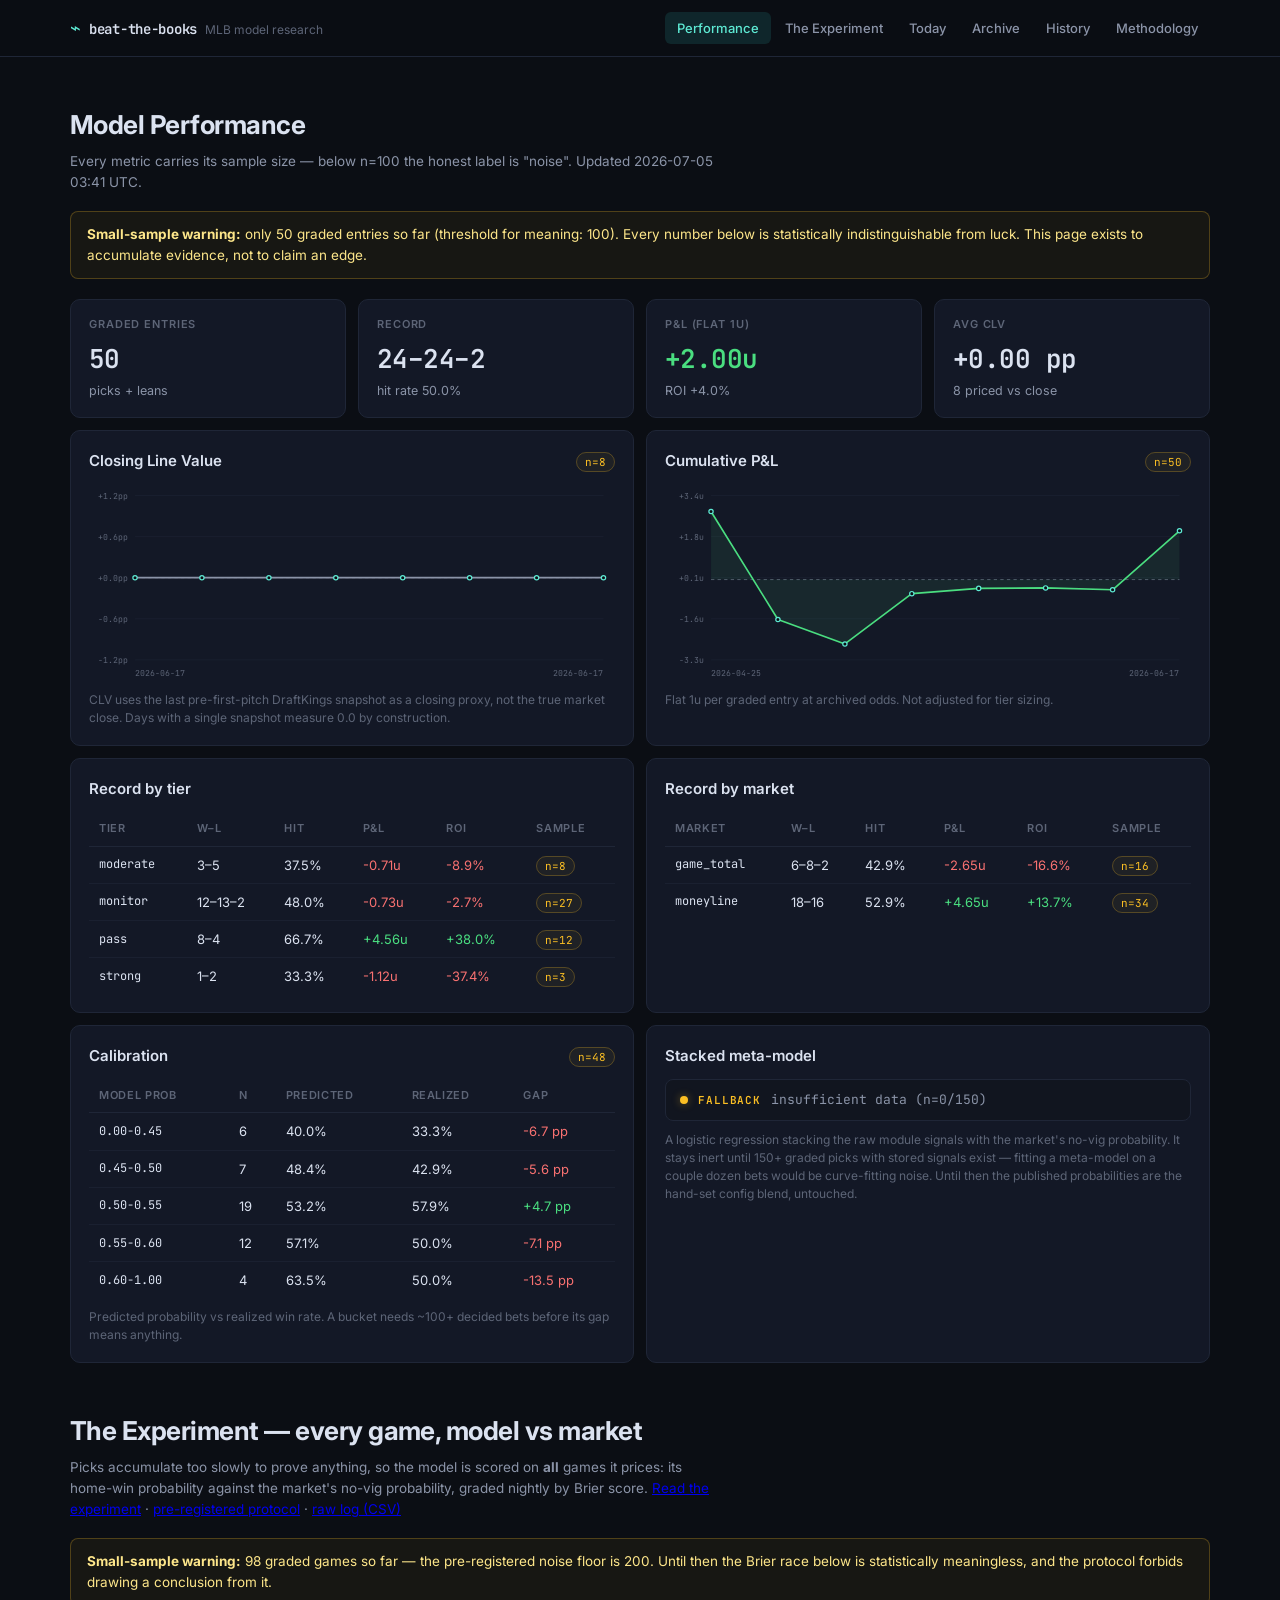
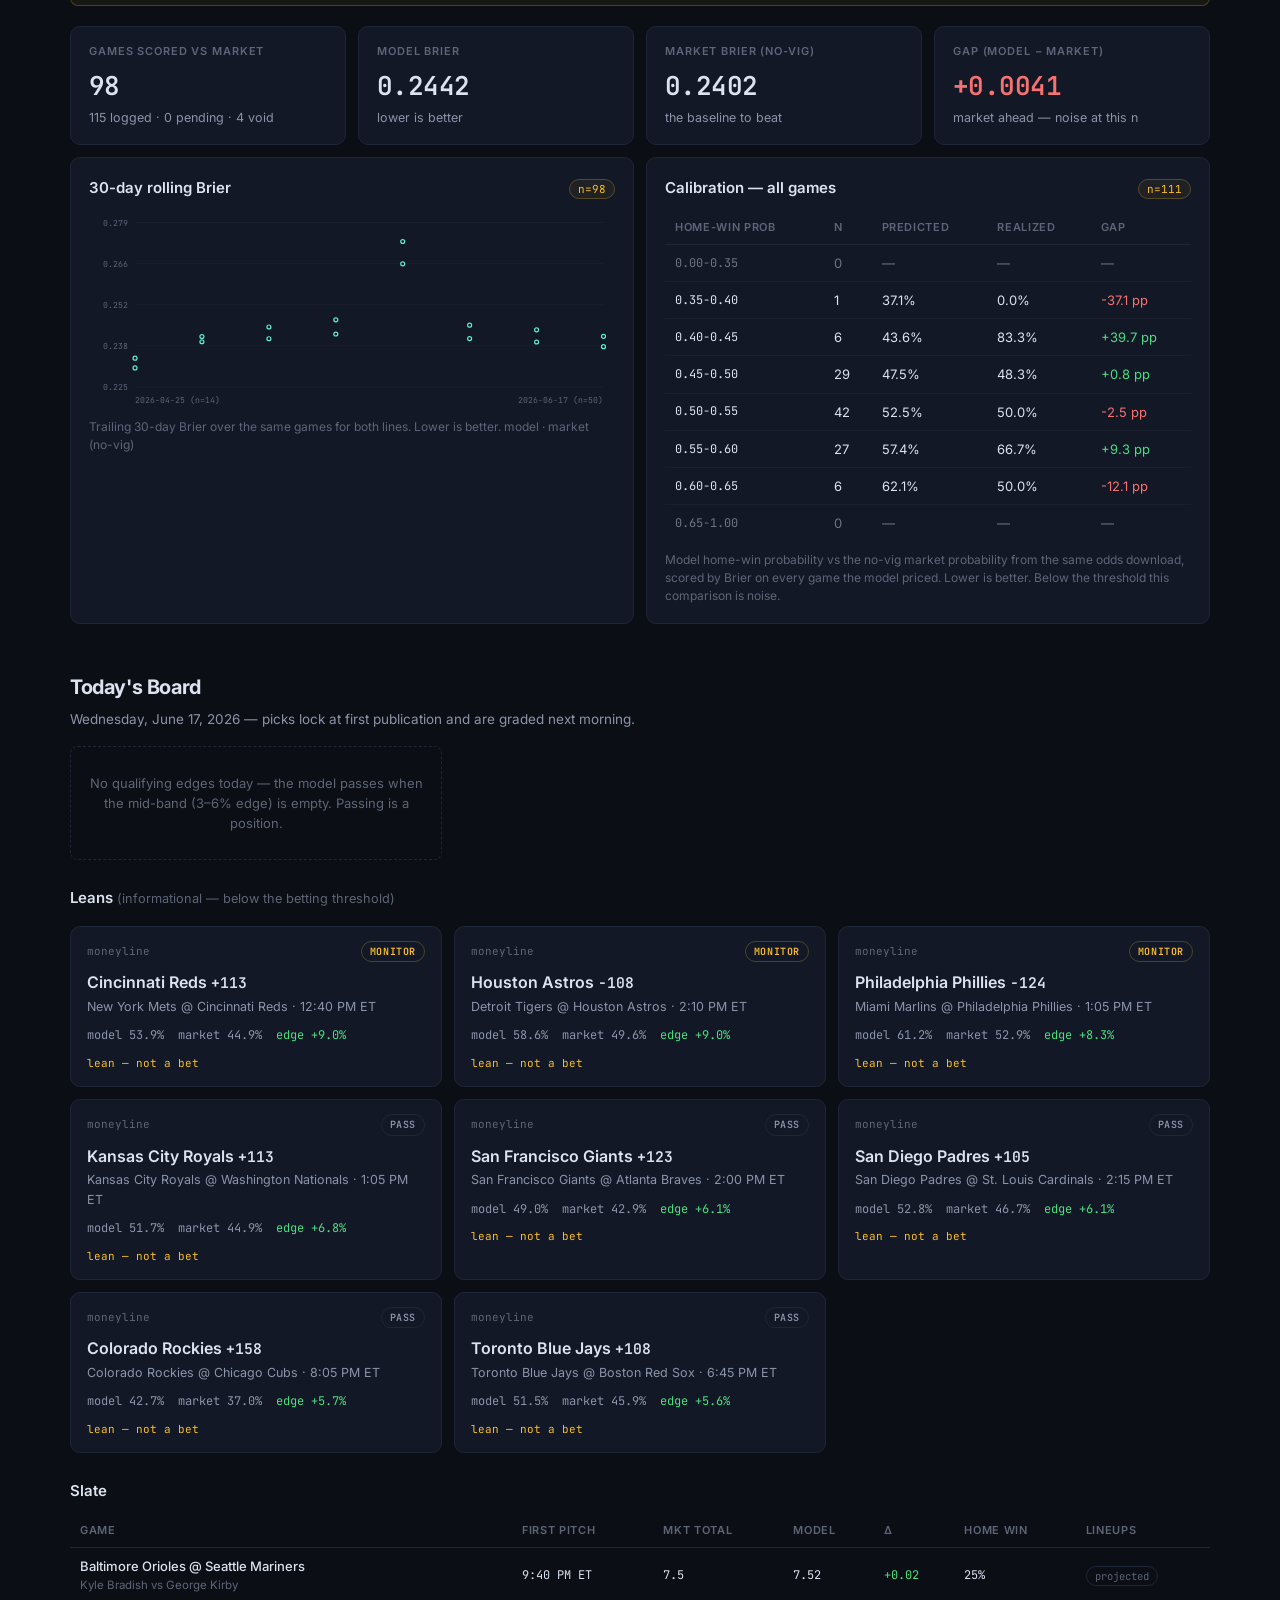
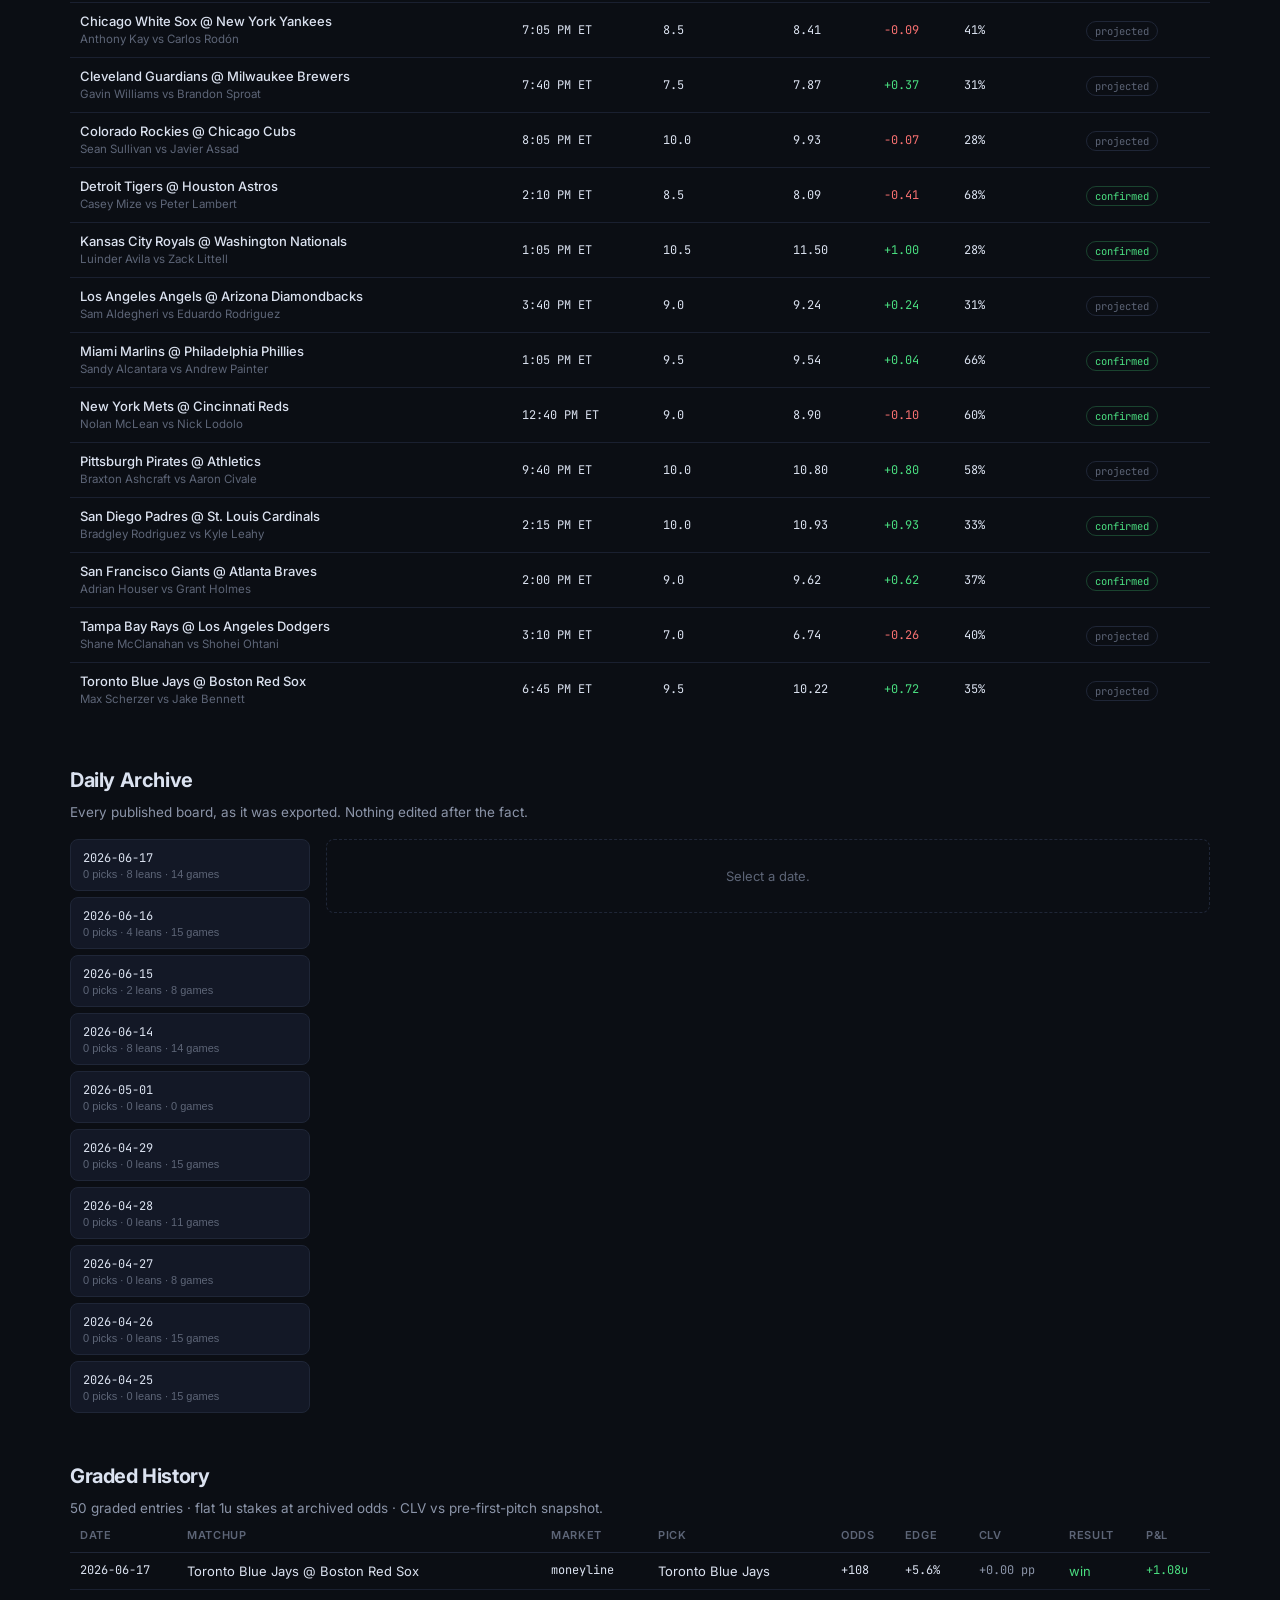
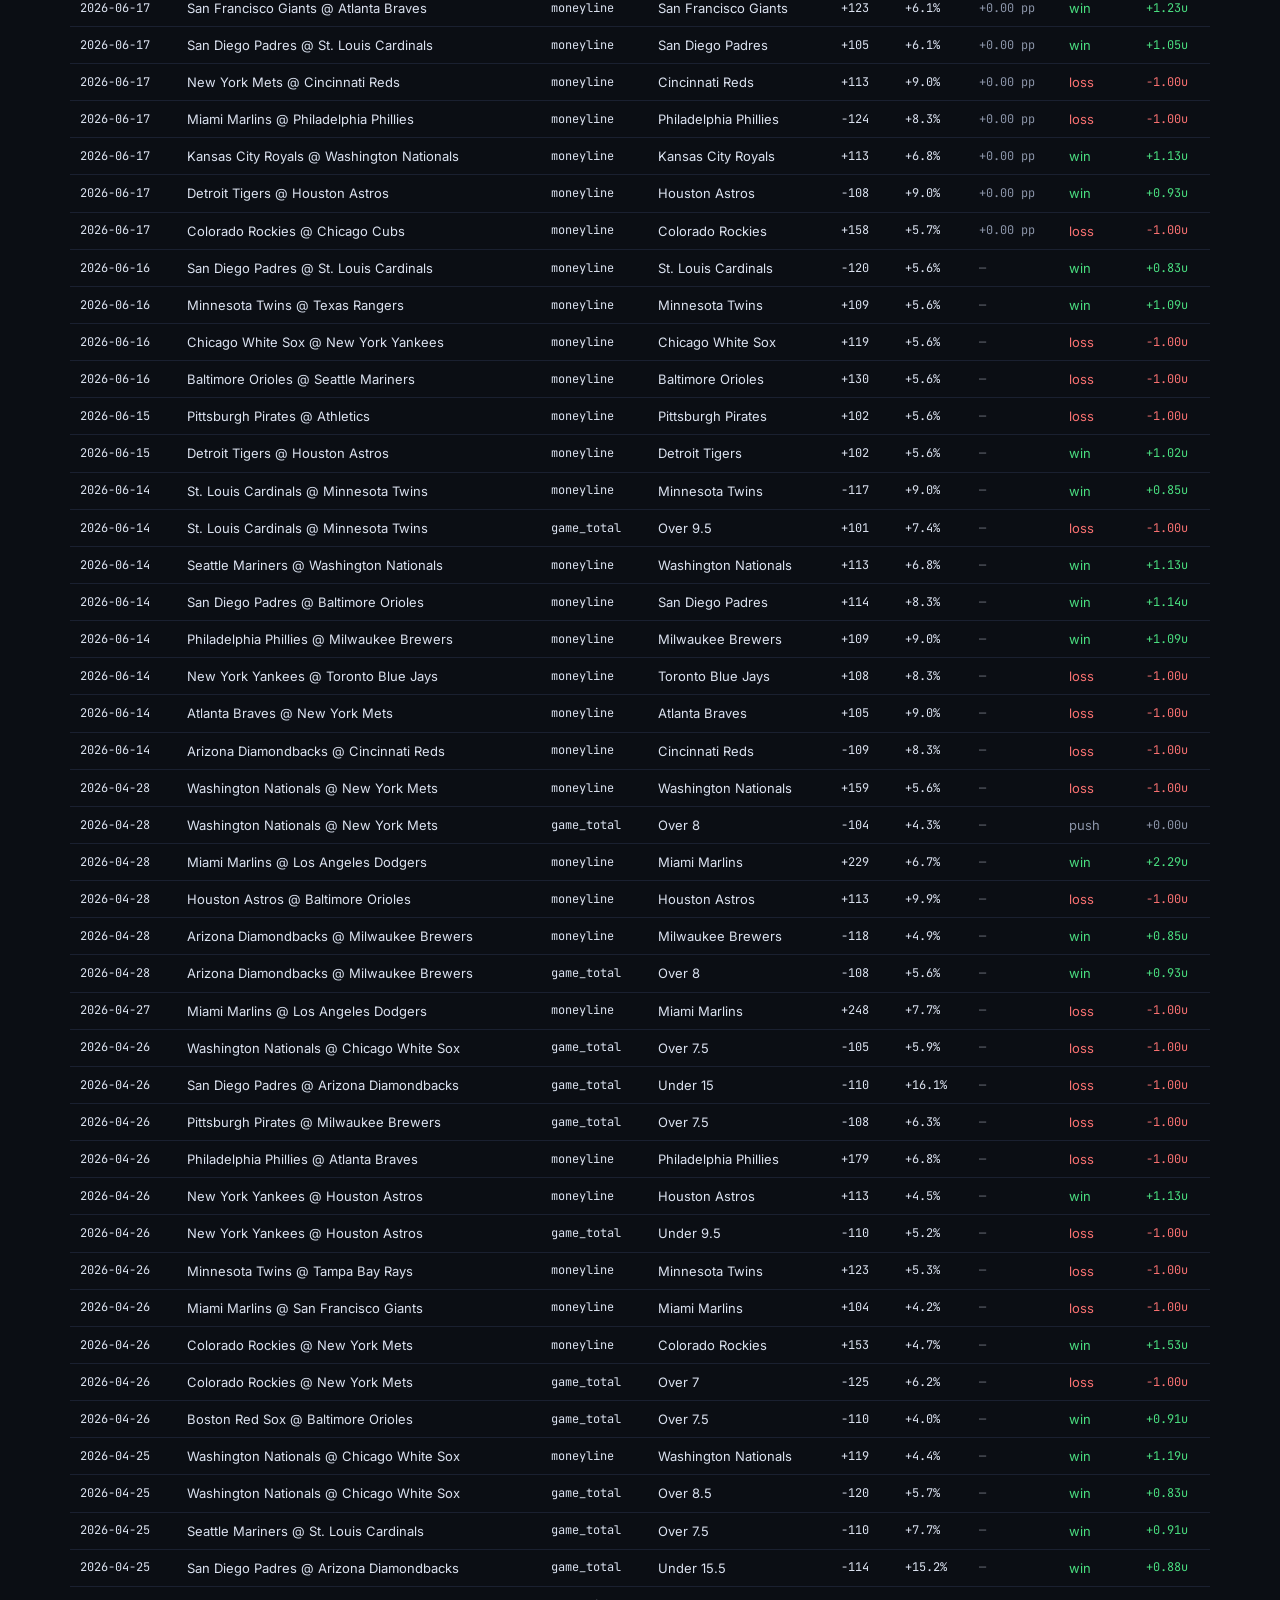
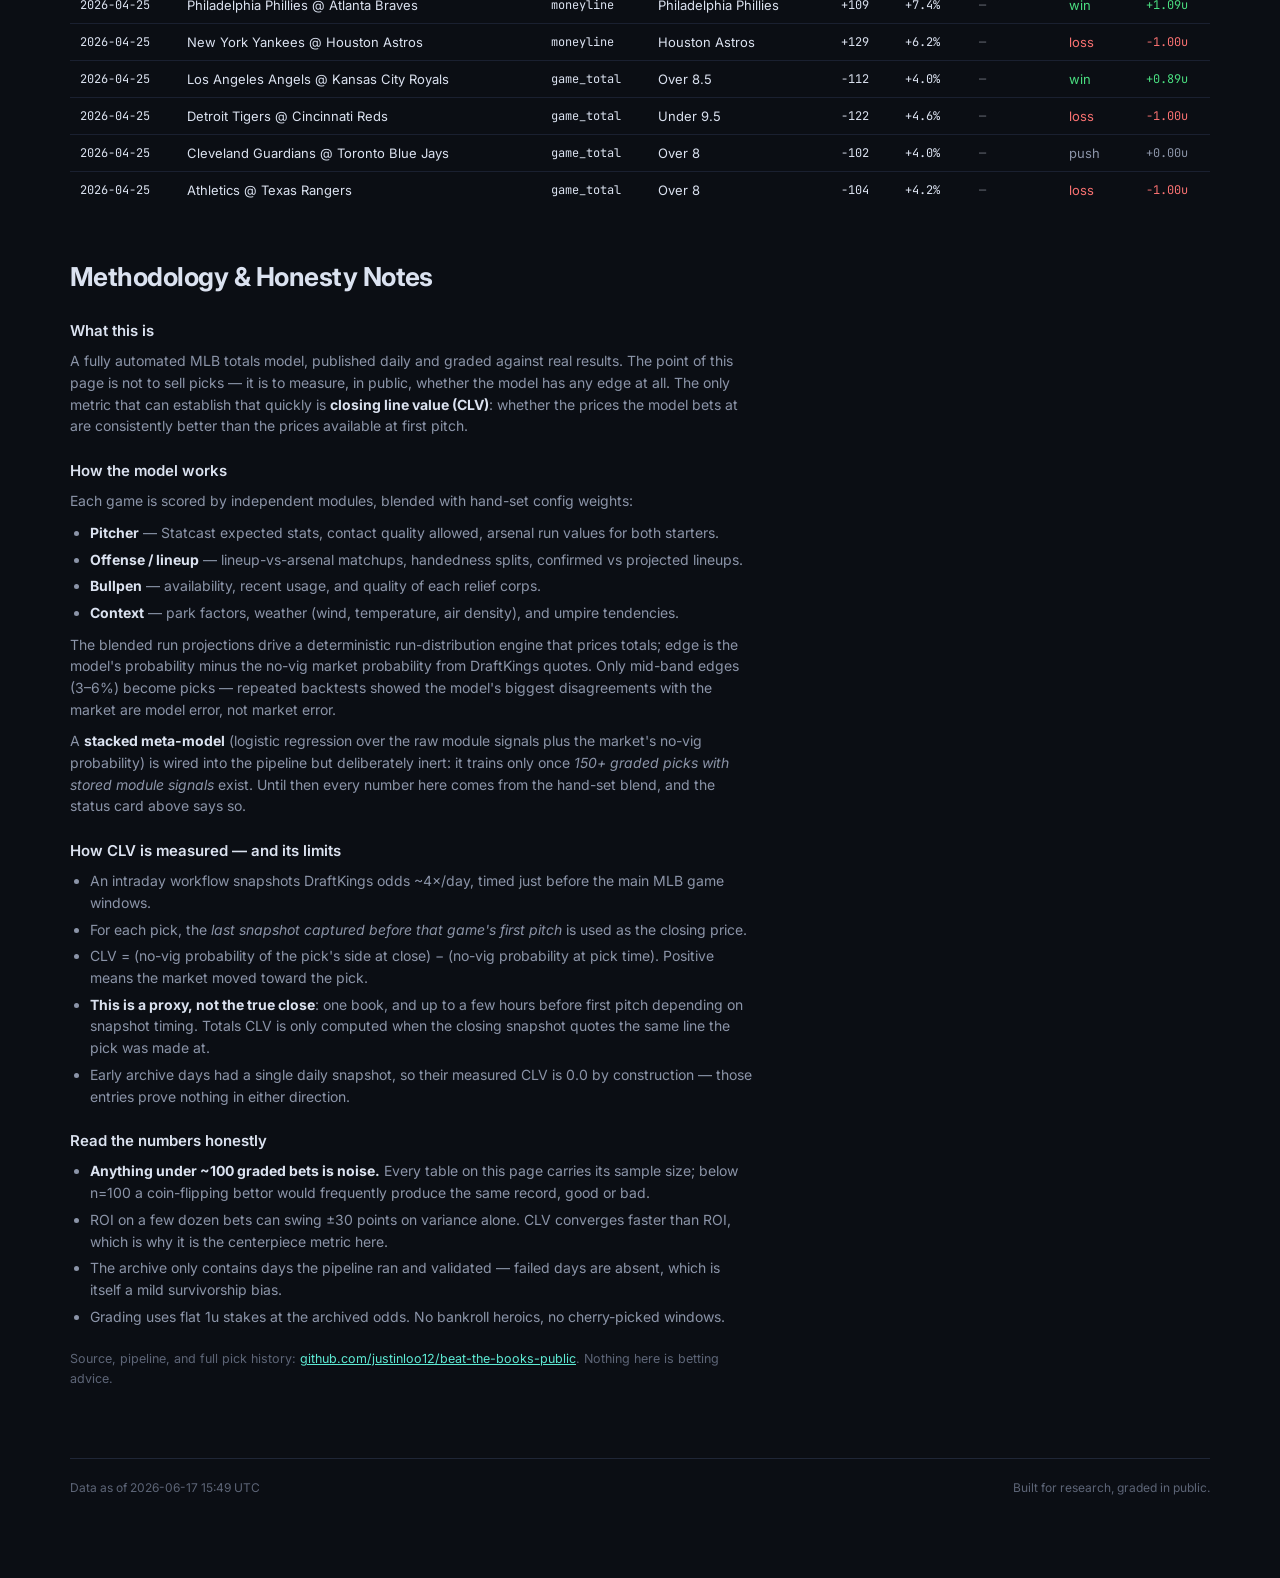
==== commit b3ae55bd: "Public forecasting lab: every-game scoring, report card, frozen protocol Log model vs no-vig market " ====
--- a/docs/index.html
+++ b/docs/index.html
@@ -21,6 +21,7 @@
         </a>
         <nav class="nav-links" id="nav-links">
           <a href="#performance" class="active">Performance</a>
+          <a href="#experiment">The Experiment</a>
           <a href="#board">Today</a>
           <a href="#archive">Archive</a>
           <a href="#history">History</a>
@@ -84,6 +85,46 @@
           <div class="panel">
             <div class="panel-head"><h2>Stacked meta-model</h2></div>
             <div id="meta-model-card"></div>
+          </div>
+        </div>
+      </section>
+
+      <!-- ============================ THE EXPERIMENT (all games) ============================ -->
+      <section id="experiment" class="section">
+        <div class="section-head">
+          <h1>The Experiment — every game, model vs market</h1>
+          <p class="section-sub">
+            Picks accumulate too slowly to prove anything, so the model is scored on <strong>all</strong> games it prices:
+            its home-win probability against the market's no-vig probability, graded nightly by Brier score.
+            <a href="experiment.html">Read the experiment</a> ·
+            <a href="https://github.com/justinloo12/beat-the-books-public/blob/main/docs/protocol.md">pre-registered protocol</a> ·
+            <a href="data/game_predictions.csv">raw log (CSV)</a>
+          </p>
+        </div>
+
+        <div id="ag-warning" class="callout callout-warn hidden"></div>
+
+        <div class="stat-grid" id="ag-stats"></div>
+
+        <div class="panel-grid">
+          <div class="panel">
+            <div class="panel-head">
+              <h2>30-day rolling Brier</h2>
+              <span class="panel-n" id="ag-rolling-n"></span>
+            </div>
+            <div class="chart-wrap" id="ag-rolling-chart"></div>
+            <p class="panel-note">
+              Trailing 30-day Brier over the same games for both lines. Lower is better.
+              <span class="legend-model">model</span> · <span class="legend-market">market (no-vig)</span>
+            </p>
+          </div>
+          <div class="panel">
+            <div class="panel-head">
+              <h2>Calibration — all games</h2>
+              <span class="panel-n" id="ag-cal-n"></span>
+            </div>
+            <div class="table-scroll"><table id="ag-calibration-table"></table></div>
+            <p class="panel-note" id="ag-note"></p>
           </div>
         </div>
       </section>
